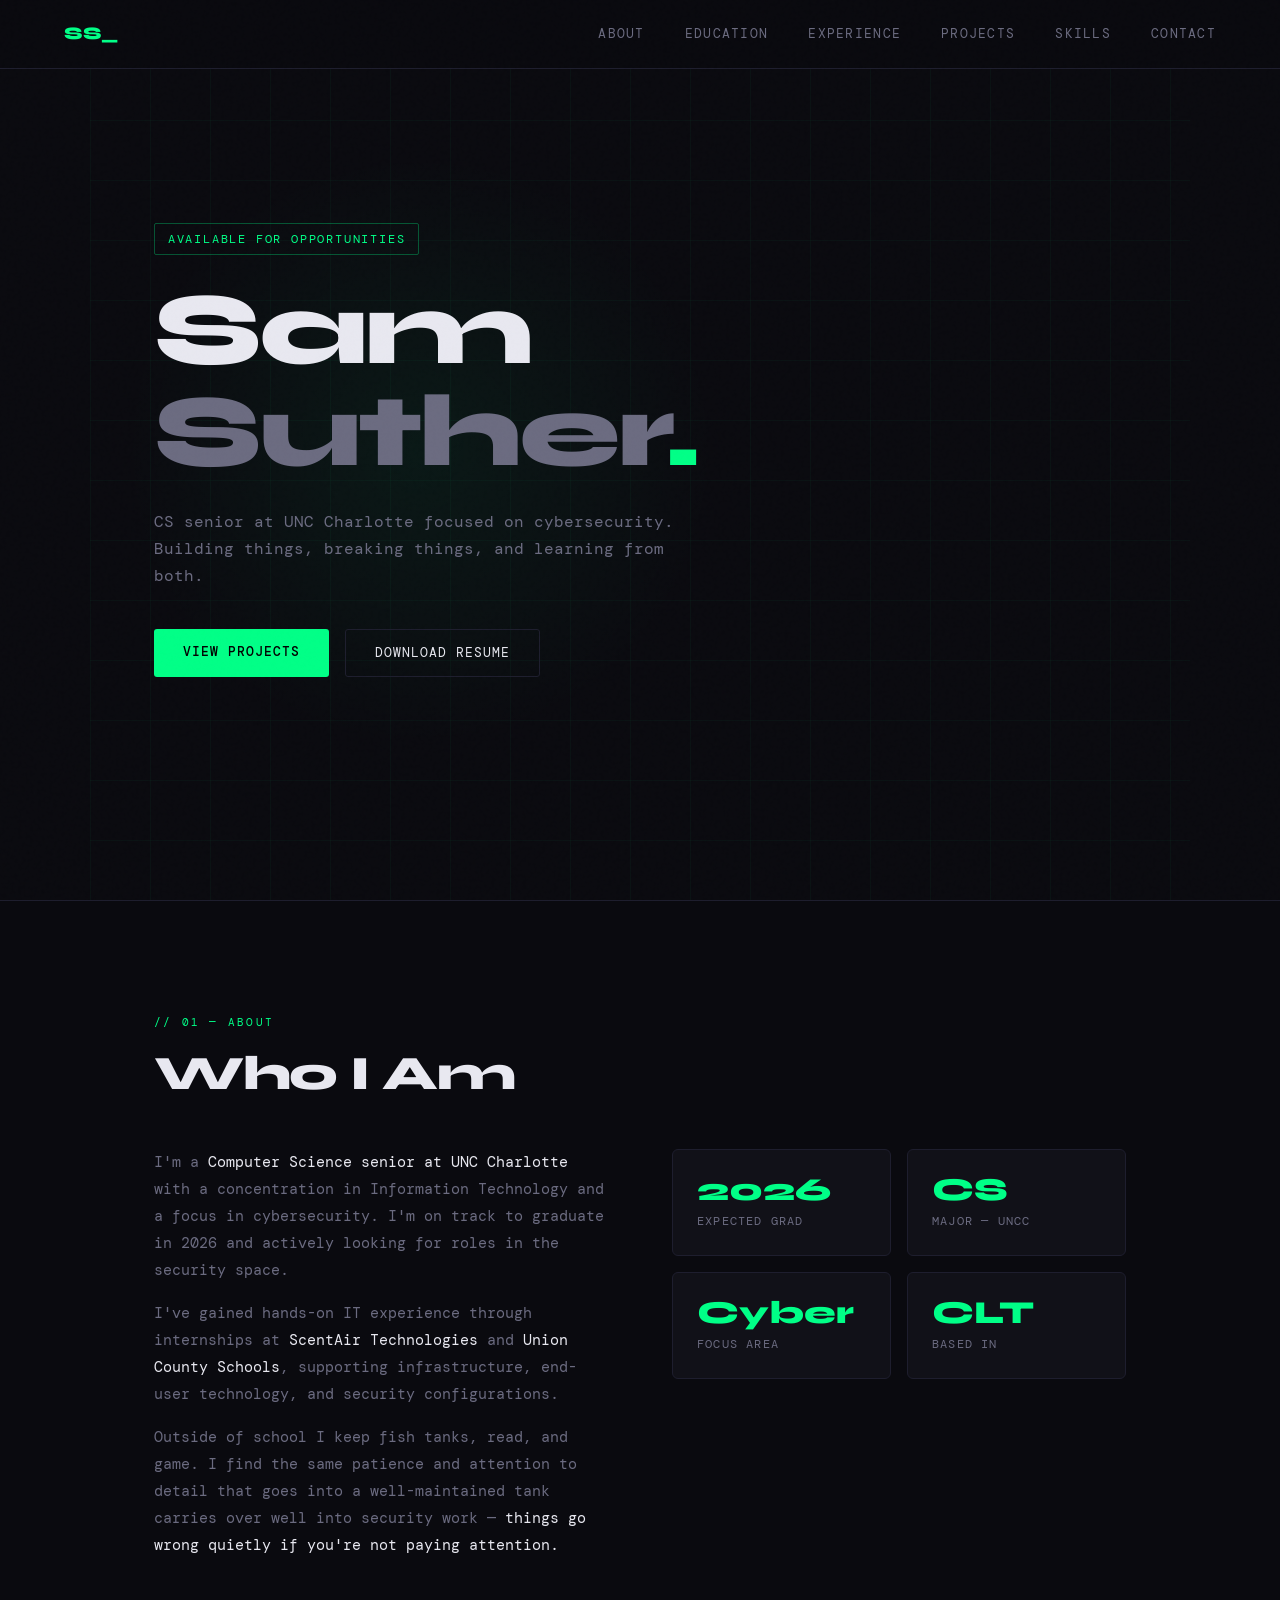
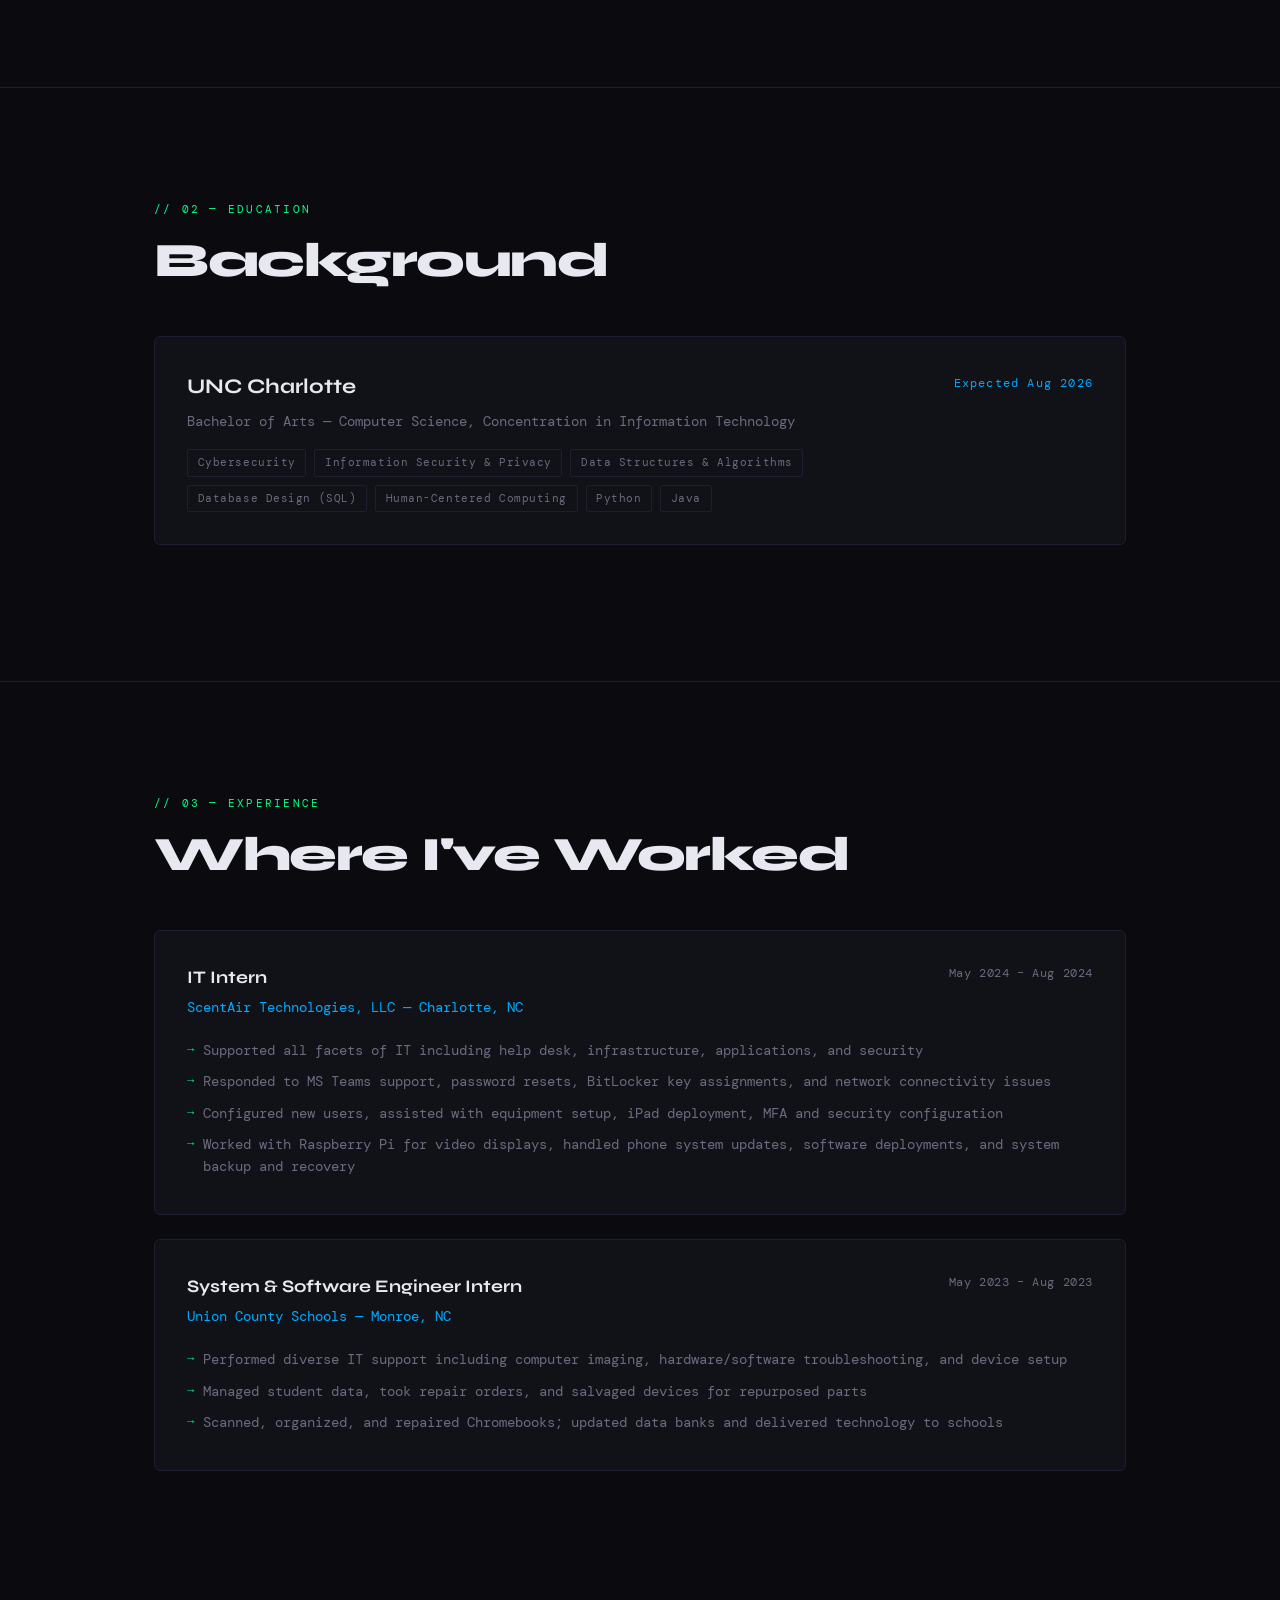
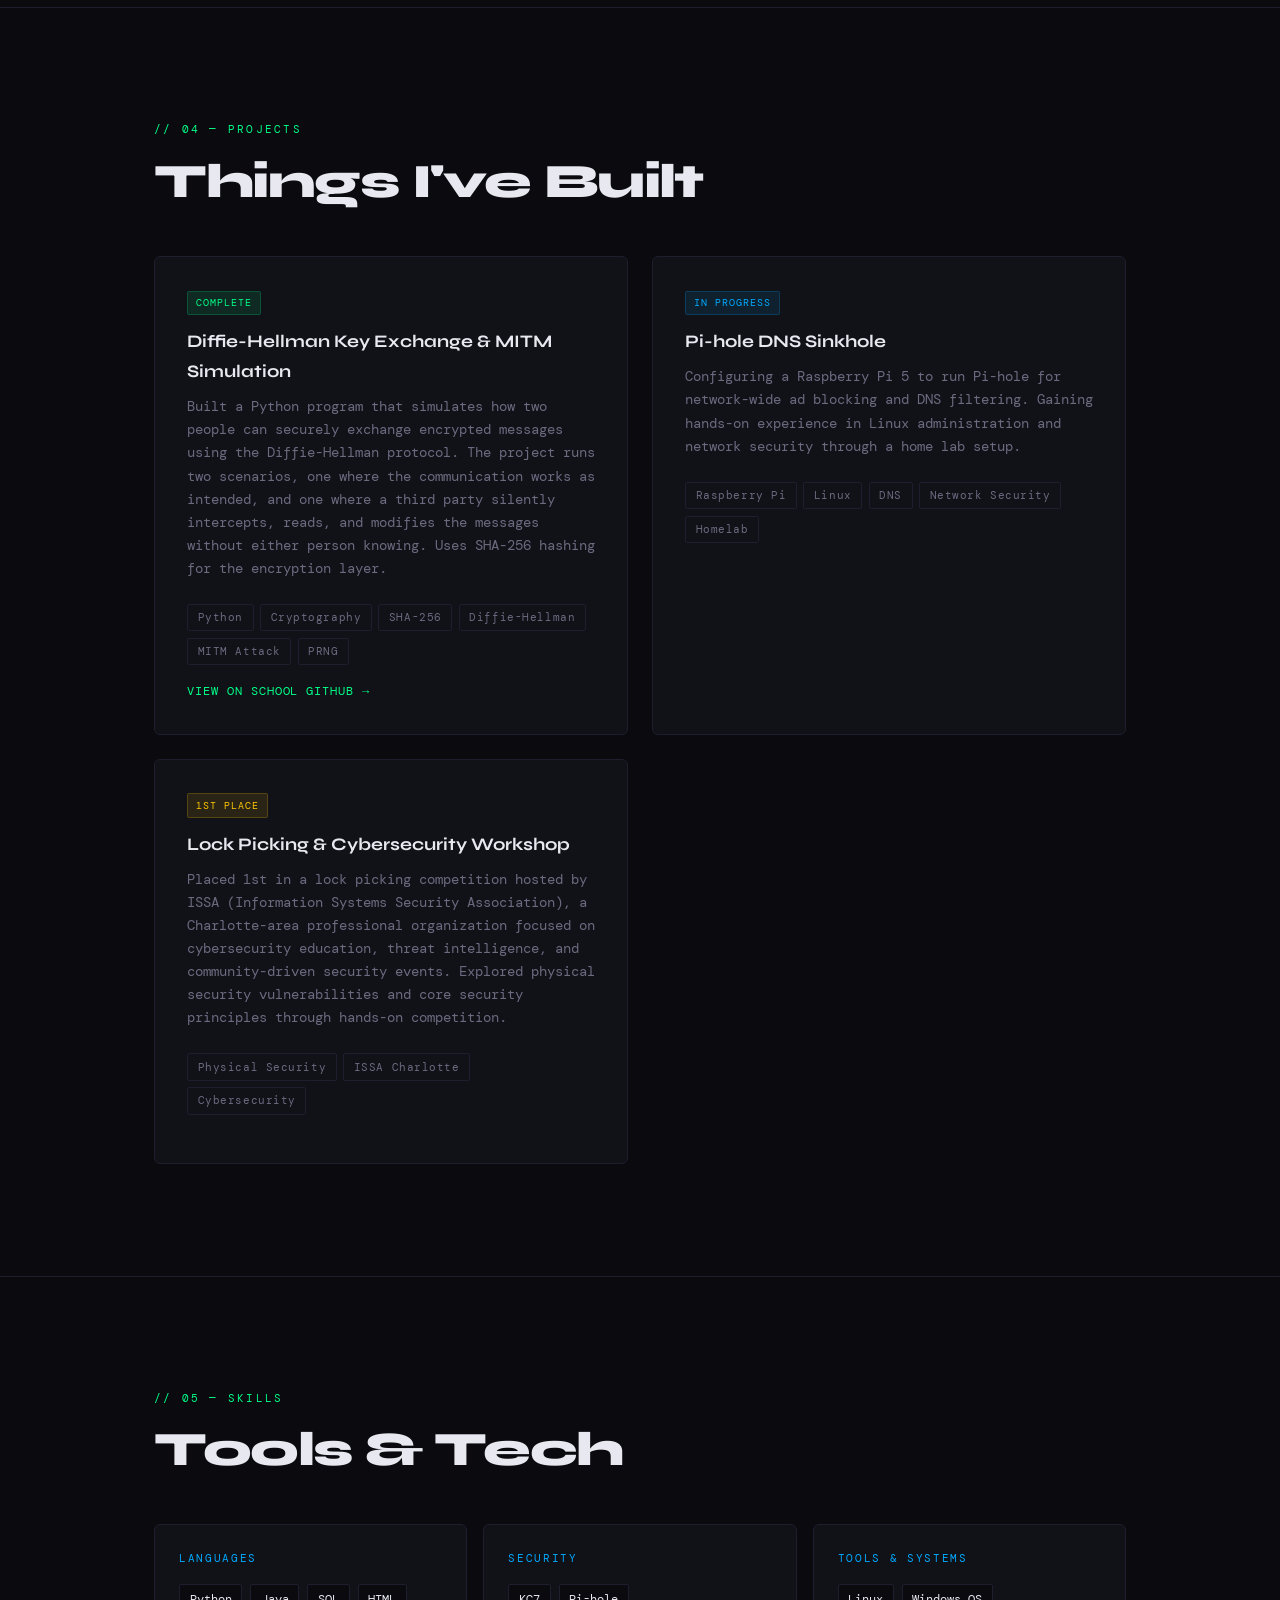
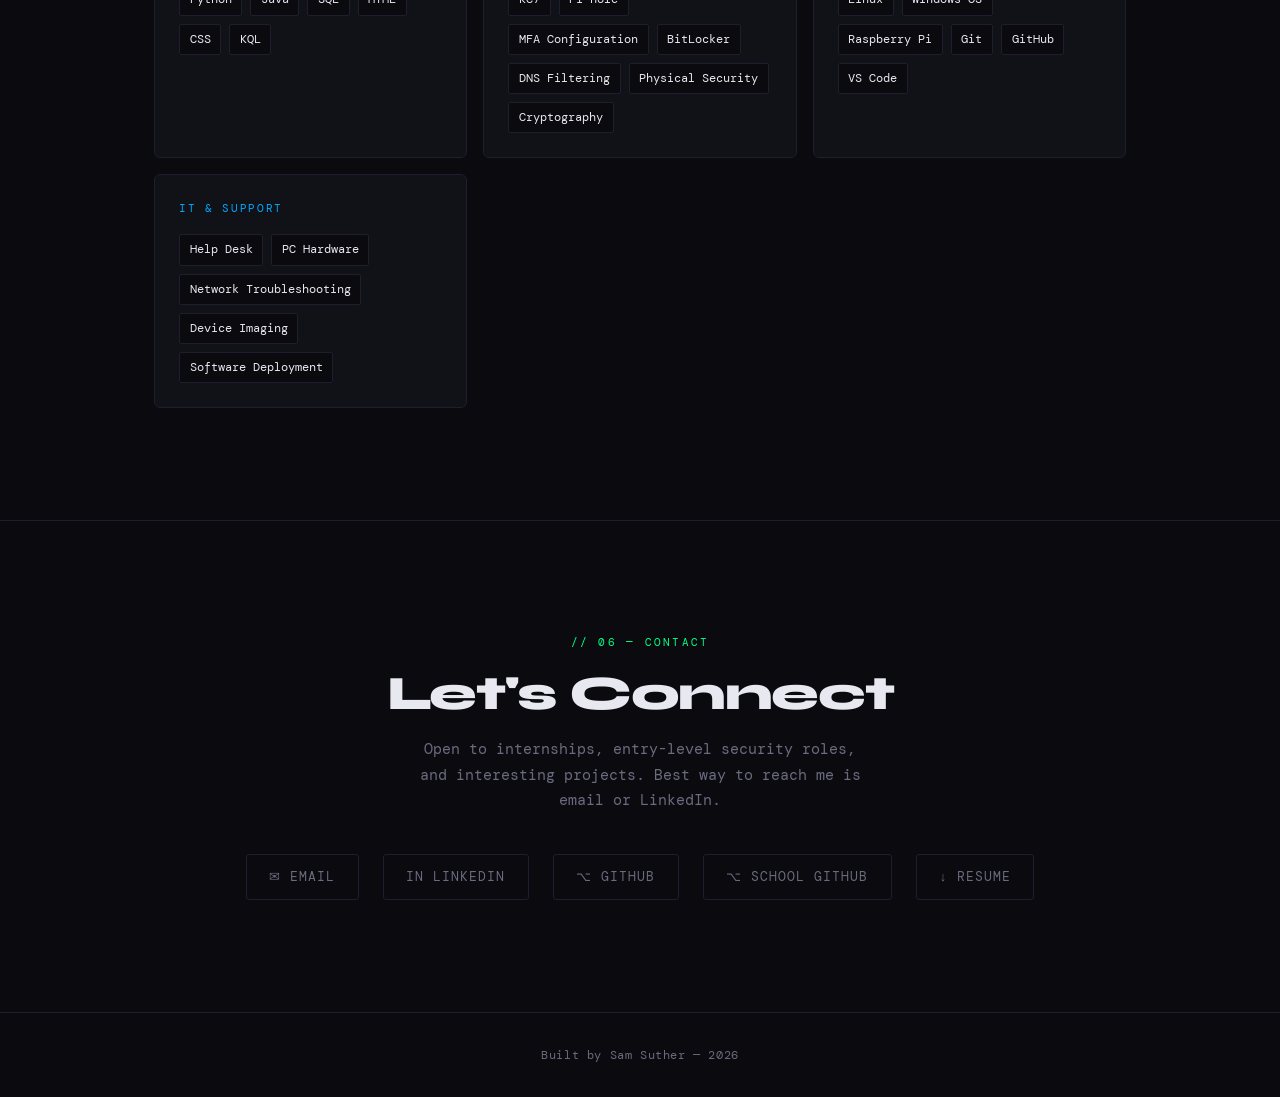
==== index.html @ ab53ad45 "update portfolio with full content" ====
<!DOCTYPE html>
<html lang="en">
<head>
  <meta charset="UTF-8" />
  <meta name="viewport" content="width=device-width, initial-scale=1.0"/>
  <title>Sam Suther — Cybersecurity & CS</title>
  <link href="https://fonts.googleapis.com/css2?family=Syne:wght@400;600;700;800&family=DM+Mono:wght@300;400;500&display=swap" rel="stylesheet"/>
  <style>
    :root {
      --bg: #0a0a0f;
      --surface: #111118;
      --border: #1e1e2e;
      --accent: #00ff87;
      --accent2: #0af;
      --text: #e8e8f0;
      --muted: #6b6b80;
      --font-head: 'Syne', sans-serif;
      --font-mono: 'DM Mono', monospace;
    }

    *, *::before, *::after { box-sizing: border-box; margin: 0; padding: 0; }
    html { scroll-behavior: smooth; }

    body {
      background: var(--bg);
      color: var(--text);
      font-family: var(--font-mono);
      font-size: 15px;
      line-height: 1.7;
      overflow-x: hidden;
    }

    body::before {
      content: '';
      position: fixed;
      inset: 0;
      background-image: url("data:image/svg+xml,%3Csvg viewBox='0 0 256 256' xmlns='http://www.w3.org/2000/svg'%3E%3Cfilter id='noise'%3E%3CfeTurbulence type='fractalNoise' baseFrequency='0.9' numOctaves='4' stitchTiles='stitch'/%3E%3C/filter%3E%3Crect width='100%25' height='100%25' filter='url(%23noise)' opacity='0.04'/%3E%3C/svg%3E");
      pointer-events: none;
      z-index: 999;
      opacity: 0.4;
    }

    nav {
      position: fixed;
      top: 0; left: 0; right: 0;
      z-index: 100;
      display: flex;
      justify-content: space-between;
      align-items: center;
      padding: 1.2rem 4rem;
      background: rgba(10,10,15,0.85);
      backdrop-filter: blur(12px);
      border-bottom: 1px solid var(--border);
    }

    .nav-logo { font-family: var(--font-head); font-weight: 800; font-size: 1.1rem; color: var(--accent); letter-spacing: -0.02em; }
    .nav-links { display: flex; gap: 2.5rem; list-style: none; }
    .nav-links a { color: var(--muted); text-decoration: none; font-size: 0.8rem; letter-spacing: 0.1em; text-transform: uppercase; transition: color 0.2s; }
    .nav-links a:hover { color: var(--accent); }

    #hero {
      min-height: 100vh;
      display: flex;
      align-items: center;
      padding: 0 4rem;
      position: relative;
      overflow: hidden;
    }

    .hero-grid {
      position: absolute; inset: 0;
      background-image: linear-gradient(rgba(0,255,135,0.03) 1px, transparent 1px), linear-gradient(90deg, rgba(0,255,135,0.03) 1px, transparent 1px);
      background-size: 60px 60px;
    }

    .hero-glow {
      position: absolute; width: 600px; height: 600px; border-radius: 50%;
      background: radial-gradient(circle, rgba(0,255,135,0.06) 0%, transparent 70%);
      top: 50%; left: 30%; transform: translate(-50%, -50%); pointer-events: none;
    }

    .hero-content { position: relative; max-width: 900px; }

    .hero-tag {
      display: inline-block; font-size: 0.75rem; letter-spacing: 0.15em; text-transform: uppercase;
      color: var(--accent); border: 1px solid rgba(0,255,135,0.3); padding: 0.3rem 0.8rem;
      border-radius: 2px; margin-bottom: 1.5rem; animation: fadeUp 0.6s ease both;
    }

    h1 { font-family: var(--font-head); font-size: clamp(3rem, 8vw, 6.5rem); font-weight: 800; line-height: 1.0; letter-spacing: -0.03em; animation: fadeUp 0.6s 0.1s ease both; }
    h1 .dim { color: var(--muted); }
    h1 .accent { color: var(--accent); }

    .hero-sub { margin-top: 1.5rem; font-size: 1rem; color: var(--muted); max-width: 520px; animation: fadeUp 0.6s 0.2s ease both; }
    .hero-cta { margin-top: 2.5rem; display: flex; gap: 1rem; flex-wrap: wrap; animation: fadeUp 0.6s 0.3s ease both; }

    .btn { padding: 0.75rem 1.8rem; font-family: var(--font-mono); font-size: 0.8rem; letter-spacing: 0.08em; text-transform: uppercase; text-decoration: none; border-radius: 3px; transition: all 0.2s; cursor: pointer; border: none; }
    .btn-primary { background: var(--accent); color: #000; font-weight: 500; }
    .btn-primary:hover { background: #fff; transform: translateY(-2px); }
    .btn-ghost { background: transparent; color: var(--text); border: 1px solid var(--border); }
    .btn-ghost:hover { border-color: var(--accent); color: var(--accent); transform: translateY(-2px); }

    section { padding: 7rem 4rem; max-width: 1100px; margin: 0 auto; }
    .section-label { font-size: 0.7rem; letter-spacing: 0.2em; text-transform: uppercase; color: var(--accent); margin-bottom: 1rem; }
    h2 { font-family: var(--font-head); font-size: clamp(2rem, 4vw, 3rem); font-weight: 800; letter-spacing: -0.03em; margin-bottom: 3rem; line-height: 1.1; }
    .divider { width: 100%; height: 1px; background: var(--border); margin: 0; }

    .about-grid { display: grid; grid-template-columns: 1fr 1fr; gap: 4rem; align-items: start; }
    .about-text p { color: var(--muted); margin-bottom: 1rem; line-height: 1.8; }
    .about-text p span { color: var(--text); }
    .about-stats { display: grid; grid-template-columns: 1fr 1fr; gap: 1rem; }

    .stat-card { background: var(--surface); border: 1px solid var(--border); border-radius: 6px; padding: 1.5rem; transition: border-color 0.2s; }
    .stat-card:hover { border-color: var(--accent); }
    .stat-number { font-family: var(--font-head); font-size: 2rem; font-weight: 800; color: var(--accent); line-height: 1; }
    .stat-label { font-size: 0.75rem; color: var(--muted); margin-top: 0.3rem; text-transform: uppercase; letter-spacing: 0.1em; }

    .edu-card { background: var(--surface); border: 1px solid var(--border); border-radius: 6px; padding: 2rem; display: flex; justify-content: space-between; align-items: flex-start; gap: 2rem; transition: border-color 0.2s; margin-bottom: 1.5rem; }
    .edu-card:hover { border-color: var(--accent2); }
    .edu-school { font-family: var(--font-head); font-size: 1.3rem; font-weight: 700; }
    .edu-degree { color: var(--muted); margin-top: 0.3rem; font-size: 0.9rem; }
    .edu-year { font-size: 0.75rem; color: var(--accent2); letter-spacing: 0.1em; white-space: nowrap; margin-top: 0.3rem; }
    .edu-tags { display: flex; flex-wrap: wrap; gap: 0.5rem; margin-top: 1rem; }
    .tag { font-size: 0.7rem; padding: 0.2rem 0.6rem; border: 1px solid var(--border); border-radius: 2px; color: var(--muted); letter-spacing: 0.05em; }

    .exp-card { background: var(--surface); border: 1px solid var(--border); border-radius: 6px; padding: 2rem; margin-bottom: 1.5rem; transition: border-color 0.2s; }
    .exp-card:hover { border-color: var(--accent); }
    .exp-header { display: flex; justify-content: space-between; align-items: flex-start; gap: 1rem; margin-bottom: 1rem; }
    .exp-role { font-family: var(--font-head); font-size: 1.1rem; font-weight: 700; }
    .exp-company { color: var(--accent2); font-size: 0.85rem; margin-top: 0.2rem; }
    .exp-date { font-size: 0.75rem; color: var(--muted); white-space: nowrap; letter-spacing: 0.05em; }
    .exp-bullets { list-style: none; }
    .exp-bullets li { color: var(--muted); font-size: 0.85rem; padding: 0.3rem 0 0.3rem 1rem; position: relative; line-height: 1.6; }
    .exp-bullets li::before { content: '→'; position: absolute; left: 0; color: var(--accent); font-size: 0.75rem; }

    .projects-grid { display: grid; grid-template-columns: repeat(auto-fill, minmax(320px, 1fr)); gap: 1.5rem; }
    .project-card { background: var(--surface); border: 1px solid var(--border); border-radius: 6px; padding: 2rem; transition: all 0.25s; position: relative; overflow: hidden; }
    .project-card::before { content: ''; position: absolute; top: 0; left: 0; right: 0; height: 2px; background: linear-gradient(90deg, var(--accent), var(--accent2)); transform: scaleX(0); transform-origin: left; transition: transform 0.3s; }
    .project-card:hover { transform: translateY(-4px); }
    .project-card:hover::before { transform: scaleX(1); }

    .project-badge { display: inline-block; font-size: 0.65rem; padding: 0.15rem 0.5rem; border-radius: 2px; margin-bottom: 0.75rem; letter-spacing: 0.1em; text-transform: uppercase; }
    .badge-progress { background: rgba(0,170,255,0.1); color: var(--accent2); border: 1px solid rgba(0,170,255,0.2); }
    .badge-complete { background: rgba(0,255,135,0.1); color: var(--accent); border: 1px solid rgba(0,255,135,0.2); }
    .badge-award { background: rgba(255,200,0,0.1); color: #ffc800; border: 1px solid rgba(255,200,0,0.2); }

    .project-title { font-family: var(--font-head); font-size: 1.1rem; font-weight: 700; margin-bottom: 0.5rem; }
    .project-desc { color: var(--muted); font-size: 0.85rem; line-height: 1.7; margin-bottom: 1.5rem; }
    .project-tags { display: flex; flex-wrap: wrap; gap: 0.4rem; margin-bottom: 1rem; }
    .project-links { display: flex; gap: 1rem; }
    .project-links a { font-size: 0.75rem; letter-spacing: 0.08em; text-transform: uppercase; text-decoration: none; color: var(--accent); transition: opacity 0.2s; }
    .project-links a:hover { opacity: 0.7; }

    .skills-grid { display: grid; grid-template-columns: repeat(auto-fill, minmax(240px, 1fr)); gap: 1rem; }
    .skill-group { background: var(--surface); border: 1px solid var(--border); border-radius: 6px; padding: 1.5rem; }
    .skill-group-title { font-size: 0.7rem; text-transform: uppercase; letter-spacing: 0.15em; color: var(--accent2); margin-bottom: 1rem; }
    .skill-list { display: flex; flex-wrap: wrap; gap: 0.5rem; }
    .skill-item { font-size: 0.78rem; padding: 0.25rem 0.6rem; background: var(--bg); border: 1px solid var(--border); border-radius: 2px; color: var(--text); }

    #contact { text-align: center; }
    #contact h2 { margin-bottom: 1rem; }
    .contact-sub { color: var(--muted); margin-bottom: 2.5rem; max-width: 460px; margin-left: auto; margin-right: auto; }
    .contact-links { display: flex; justify-content: center; gap: 1.5rem; flex-wrap: wrap; }
    .contact-link { display: flex; align-items: center; gap: 0.5rem; font-size: 0.8rem; letter-spacing: 0.08em; text-transform: uppercase; text-decoration: none; color: var(--muted); border: 1px solid var(--border); padding: 0.7rem 1.4rem; border-radius: 3px; transition: all 0.2s; }
    .contact-link:hover { color: var(--accent); border-color: var(--accent); }

    footer { text-align: center; padding: 2rem; color: var(--muted); font-size: 0.75rem; border-top: 1px solid var(--border); letter-spacing: 0.05em; }

    @keyframes fadeUp { from { opacity: 0; transform: translateY(20px); } to { opacity: 1; transform: translateY(0); } }
    .reveal { opacity: 0; transform: translateY(24px); transition: opacity 0.6s ease, transform 0.6s ease; }
    .reveal.visible { opacity: 1; transform: translateY(0); }

    @media (max-width: 768px) {
      nav { padding: 1rem 1.5rem; }
      #hero, section { padding-left: 1.5rem; padding-right: 1.5rem; }
      .about-grid { grid-template-columns: 1fr; gap: 2rem; }
      .nav-links { display: none; }
      .edu-card, .exp-header { flex-direction: column; }
    }
  </style>
</head>
<body>

  <nav>
    <div class="nav-logo">SS_</div>
    <ul class="nav-links">
      <li><a href="#about">About</a></li>
      <li><a href="#education">Education</a></li>
      <li><a href="#experience">Experience</a></li>
      <li><a href="#projects">Projects</a></li>
      <li><a href="#skills">Skills</a></li>
      <li><a href="#contact">Contact</a></li>
    </ul>
  </nav>

  <section id="hero">
    <div class="hero-grid"></div>
    <div class="hero-glow"></div>
    <div class="hero-content">
      <div class="hero-tag">Available for opportunities</div>
      <h1>Sam<br><span class="dim">Suther</span><span class="accent">.</span></h1>
      <p class="hero-sub">CS senior at UNC Charlotte focused on cybersecurity. Building things, breaking things, and learning from both.</p>
      <div class="hero-cta">
        <a href="#projects" class="btn btn-primary">View Projects</a>
        <a href="Samuel_Suther_Resume_2-11-26.pdf" target="_blank" class="btn btn-ghost">Download Resume</a>
      </div>
    </div>
  </section>

  <div class="divider"></div>

  <section id="about">
    <div class="section-label">// 01 — About</div>
    <h2>Who I Am</h2>
    <div class="about-grid reveal">
      <div class="about-text">
        <p>I'm a <span>Computer Science senior at UNC Charlotte</span> with a concentration in Information Technology and a focus in cybersecurity. I'm on track to graduate in 2026 and actively looking for roles in the security space.</p>
        <p>I've gained hands-on IT experience through internships at <span>ScentAir Technologies</span> and <span>Union County Schools</span>, supporting infrastructure, end-user technology, and security configurations.</p>
        <p>Outside of school I keep fish tanks, read, and game. I find the same patience and attention to detail that goes into a well-maintained tank carries over well into security work — <span>things go wrong quietly if you're not paying attention.</span></p>
      </div>
      <div class="about-stats">
        <div class="stat-card"><div class="stat-number">2026</div><div class="stat-label">Expected Grad</div></div>
        <div class="stat-card"><div class="stat-number">CS</div><div class="stat-label">Major — UNCC</div></div>
        <div class="stat-card"><div class="stat-number">Cyber</div><div class="stat-label">Focus Area</div></div>
        <div class="stat-card"><div class="stat-number">CLT</div><div class="stat-label">Based In</div></div>
      </div>
    </div>
  </section>

  <div class="divider"></div>

  <section id="education">
    <div class="section-label">// 02 — Education</div>
    <h2>Background</h2>
    <div class="edu-card reveal">
      <div>
        <div class="edu-school">UNC Charlotte</div>
        <div class="edu-degree">Bachelor of Arts — Computer Science, Concentration in Information Technology</div>
        <div class="edu-tags">
          <span class="tag">Cybersecurity</span>
          <span class="tag">Information Security & Privacy</span>
          <span class="tag">Data Structures & Algorithms</span>
          <span class="tag">Database Design (SQL)</span>
          <span class="tag">Human-Centered Computing</span>
          <span class="tag">Python</span>
          <span class="tag">Java</span>
        </div>
      </div>
      <div style="text-align:right; flex-shrink:0;"><div class="edu-year">Expected Aug 2026</div></div>
    </div>
  </section>

  <div class="divider"></div>

  <section id="experience">
    <div class="section-label">// 03 — Experience</div>
    <h2>Where I've Worked</h2>

    <div class="exp-card reveal">
      <div class="exp-header">
        <div>
          <div class="exp-role">IT Intern</div>
          <div class="exp-company">ScentAir Technologies, LLC — Charlotte, NC</div>
        </div>
        <div class="exp-date">May 2024 – Aug 2024</div>
      </div>
      <ul class="exp-bullets">
        <li>Supported all facets of IT including help desk, infrastructure, applications, and security</li>
        <li>Responded to MS Teams support, password resets, BitLocker key assignments, and network connectivity issues</li>
        <li>Configured new users, assisted with equipment setup, iPad deployment, MFA and security configuration</li>
        <li>Worked with Raspberry Pi for video displays, handled phone system updates, software deployments, and system backup and recovery</li>
      </ul>
    </div>

    <div class="exp-card reveal">
      <div class="exp-header">
        <div>
          <div class="exp-role">System & Software Engineer Intern</div>
          <div class="exp-company">Union County Schools — Monroe, NC</div>
        </div>
        <div class="exp-date">May 2023 – Aug 2023</div>
      </div>
      <ul class="exp-bullets">
        <li>Performed diverse IT support including computer imaging, hardware/software troubleshooting, and device setup</li>
        <li>Managed student data, took repair orders, and salvaged devices for repurposed parts</li>
        <li>Scanned, organized, and repaired Chromebooks; updated data banks and delivered technology to schools</li>
      </ul>
    </div>
  </section>

  <div class="divider"></div>

  <section id="projects">
    <div class="section-label">// 04 — Projects</div>
    <h2>Things I've Built</h2>
    <div class="projects-grid">

      <div class="project-card reveal">
        <div class="project-badge badge-complete">Complete</div>
        <div class="project-title">Diffie-Hellman Key Exchange & MITM Simulation</div>
        <div class="project-desc">
          Built a Python program that simulates how two people can securely exchange encrypted messages using the Diffie-Hellman protocol. The project runs two scenarios, one where the communication works as intended, and one where a third party silently intercepts, reads, and modifies the messages without either person knowing. Uses SHA-256 hashing for the encryption layer.
        </div>
        <div class="project-tags">
          <span class="tag">Python</span>
          <span class="tag">Cryptography</span>
          <span class="tag">SHA-256</span>
          <span class="tag">Diffie-Hellman</span>
          <span class="tag">MITM Attack</span>
          <span class="tag">PRNG</span>
        </div>
        <div class="project-links">
          <a href="https://github.com/ssuther6-ops" target="_blank">View on School GitHub →</a>
        </div>
      </div>

      <div class="project-card reveal">
        <div class="project-badge badge-progress">In Progress</div>
        <div class="project-title">Pi-hole DNS Sinkhole</div>
        <div class="project-desc">
          Configuring a Raspberry Pi 5 to run Pi-hole for network-wide ad blocking and DNS filtering. Gaining hands-on experience in Linux administration and network security through a home lab setup.
        </div>
        <div class="project-tags">
          <span class="tag">Raspberry Pi</span>
          <span class="tag">Linux</span>
          <span class="tag">DNS</span>
          <span class="tag">Network Security</span>
          <span class="tag">Homelab</span>
        </div>
      </div>

      <div class="project-card reveal">
        <div class="project-badge badge-award">1st Place</div>
        <div class="project-title">Lock Picking & Cybersecurity Workshop</div>
        <div class="project-desc">
          Placed 1st in a lock picking competition hosted by ISSA (Information Systems Security Association), a Charlotte-area professional organization focused on cybersecurity education, threat intelligence, and community-driven security events. Explored physical security vulnerabilities and core security principles through hands-on competition.
        </div>
        <div class="project-tags">
          <span class="tag">Physical Security</span>
          <span class="tag">ISSA Charlotte</span>
          <span class="tag">Cybersecurity</span>
        </div>
      </div>

    </div>
  </section>

  <div class="divider"></div>

  <section id="skills">
    <div class="section-label">// 05 — Skills</div>
    <h2>Tools & Tech</h2>
    <div class="skills-grid reveal">
      <div class="skill-group">
        <div class="skill-group-title">Languages</div>
        <div class="skill-list">
          <span class="skill-item">Python</span>
          <span class="skill-item">Java</span>
          <span class="skill-item">SQL</span>
          <span class="skill-item">HTML</span>
          <span class="skill-item">CSS</span>
          <span class="skill-item">KQL</span>
        </div>
      </div>
      <div class="skill-group">
        <div class="skill-group-title">Security</div>
        <div class="skill-list">
          <span class="skill-item">KC7</span>
          <span class="skill-item">Pi-hole</span>
          <span class="skill-item">MFA Configuration</span>
          <span class="skill-item">BitLocker</span>
          <span class="skill-item">DNS Filtering</span>
          <span class="skill-item">Physical Security</span>
          <span class="skill-item">Cryptography</span>
        </div>
      </div>
      <div class="skill-group">
        <div class="skill-group-title">Tools & Systems</div>
        <div class="skill-list">
          <span class="skill-item">Linux</span>
          <span class="skill-item">Windows OS</span>
          <span class="skill-item">Raspberry Pi</span>
          <span class="skill-item">Git</span>
          <span class="skill-item">GitHub</span>
          <span class="skill-item">VS Code</span>
        </div>
      </div>
      <div class="skill-group">
        <div class="skill-group-title">IT & Support</div>
        <div class="skill-list">
          <span class="skill-item">Help Desk</span>
          <span class="skill-item">PC Hardware</span>
          <span class="skill-item">Network Troubleshooting</span>
          <span class="skill-item">Device Imaging</span>
          <span class="skill-item">Software Deployment</span>
        </div>
      </div>
    </div>
  </section>

  <div class="divider"></div>

  <section id="contact">
    <div class="section-label">// 06 — Contact</div>
    <h2>Let's Connect</h2>
    <p class="contact-sub">Open to internships, entry-level security roles, and interesting projects. Best way to reach me is email or LinkedIn.</p>
    <div class="contact-links reveal">
      <a href="mailto:sampack2003@gmail.com" class="contact-link">✉ Email</a>
      <a href="https://www.linkedin.com/in/sam-suther-0a3704267/" target="_blank" class="contact-link">in LinkedIn</a>
      <a href="https://github.com/8598048" target="_blank" class="contact-link">⌥ GitHub</a>
      <a href="https://github.com/ssuther6-ops" target="_blank" class="contact-link">⌥ School GitHub</a>
      <a href="Samuel_Suther_Resume_2-11-26.pdf" target="_blank" class="contact-link">↓ Resume</a>
    </div>
  </section>

  <footer>
    Built by Sam Suther — <span id="year"></span>
  </footer>

  <script>
    document.getElementById('year').textContent = new Date().getFullYear();
    const reveals = document.querySelectorAll('.reveal');
    const observer = new IntersectionObserver((entries) => {
      entries.forEach((entry, i) => {
        if (entry.isIntersecting) {
          setTimeout(() => entry.target.classList.add('visible'), i * 80);
        }
      });
    }, { threshold: 0.1 });
    reveals.forEach(el => observer.observe(el));
  </script>

</body>
</html>
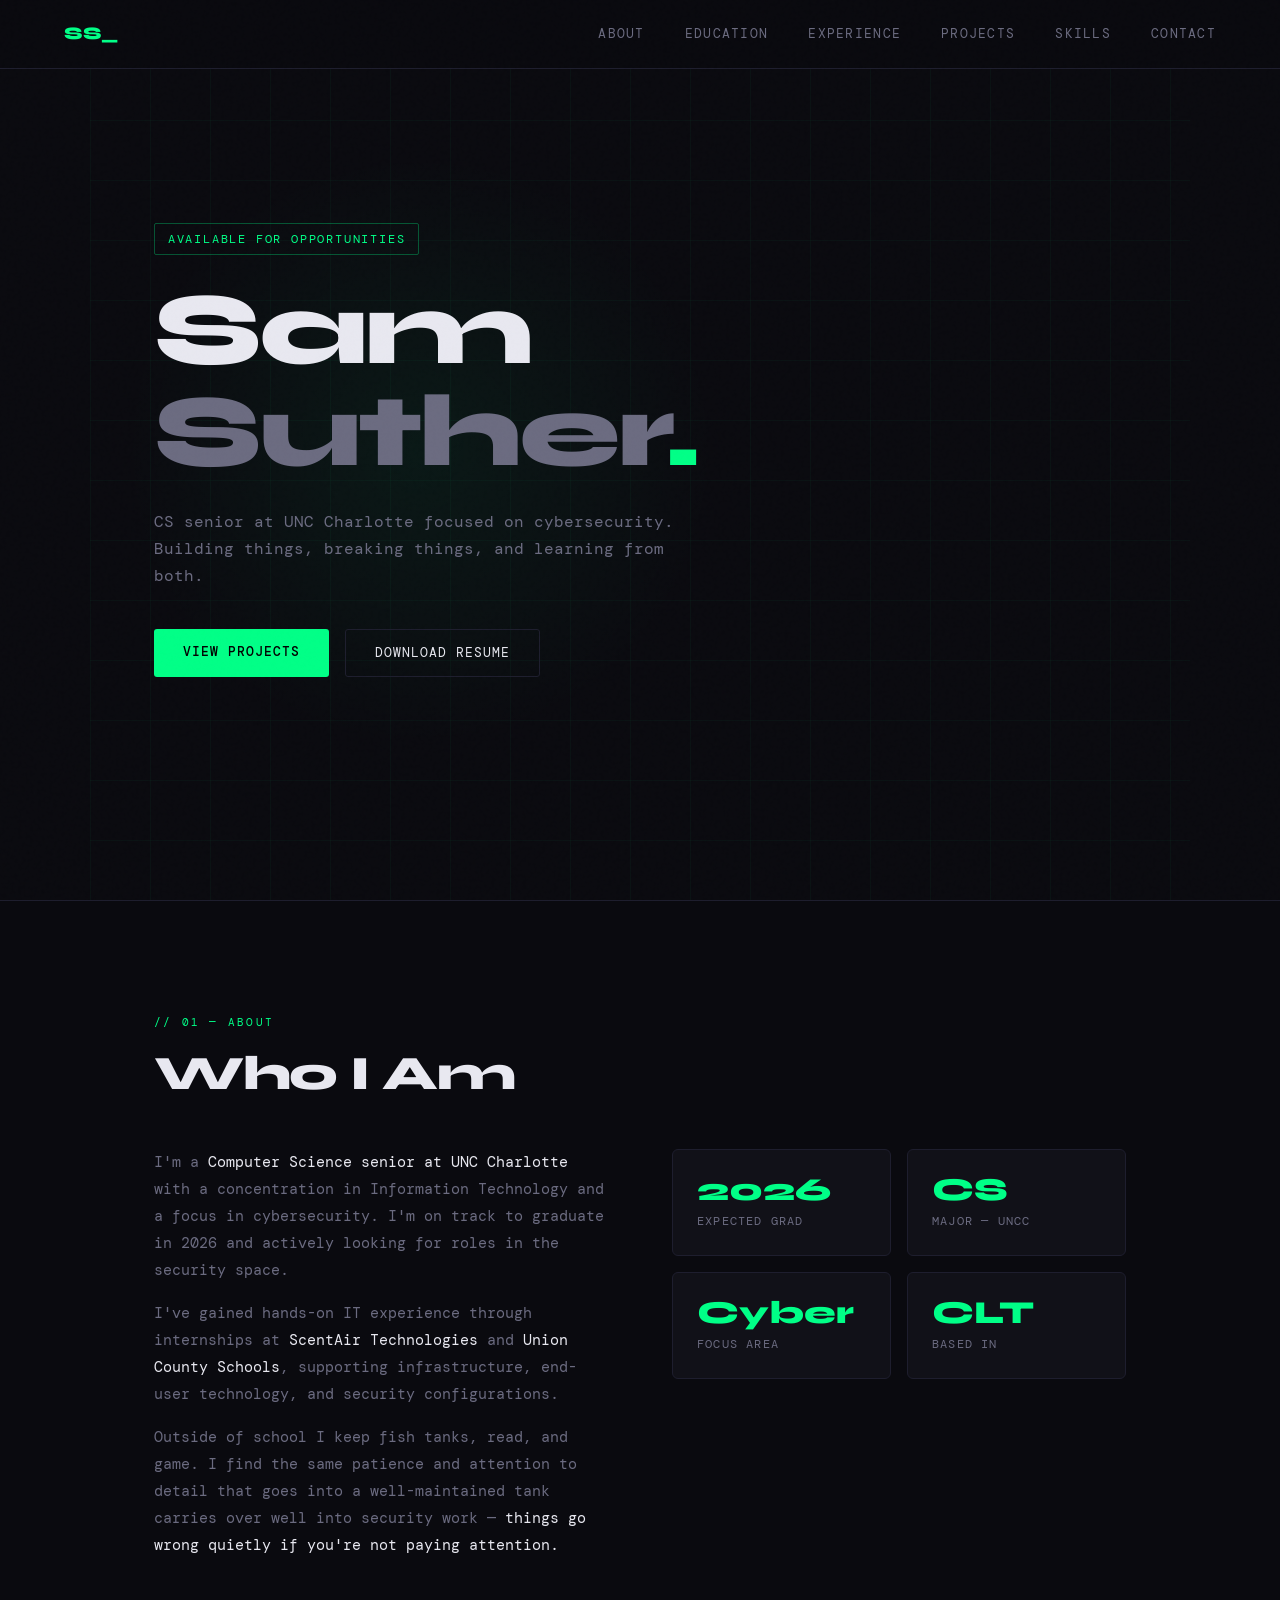
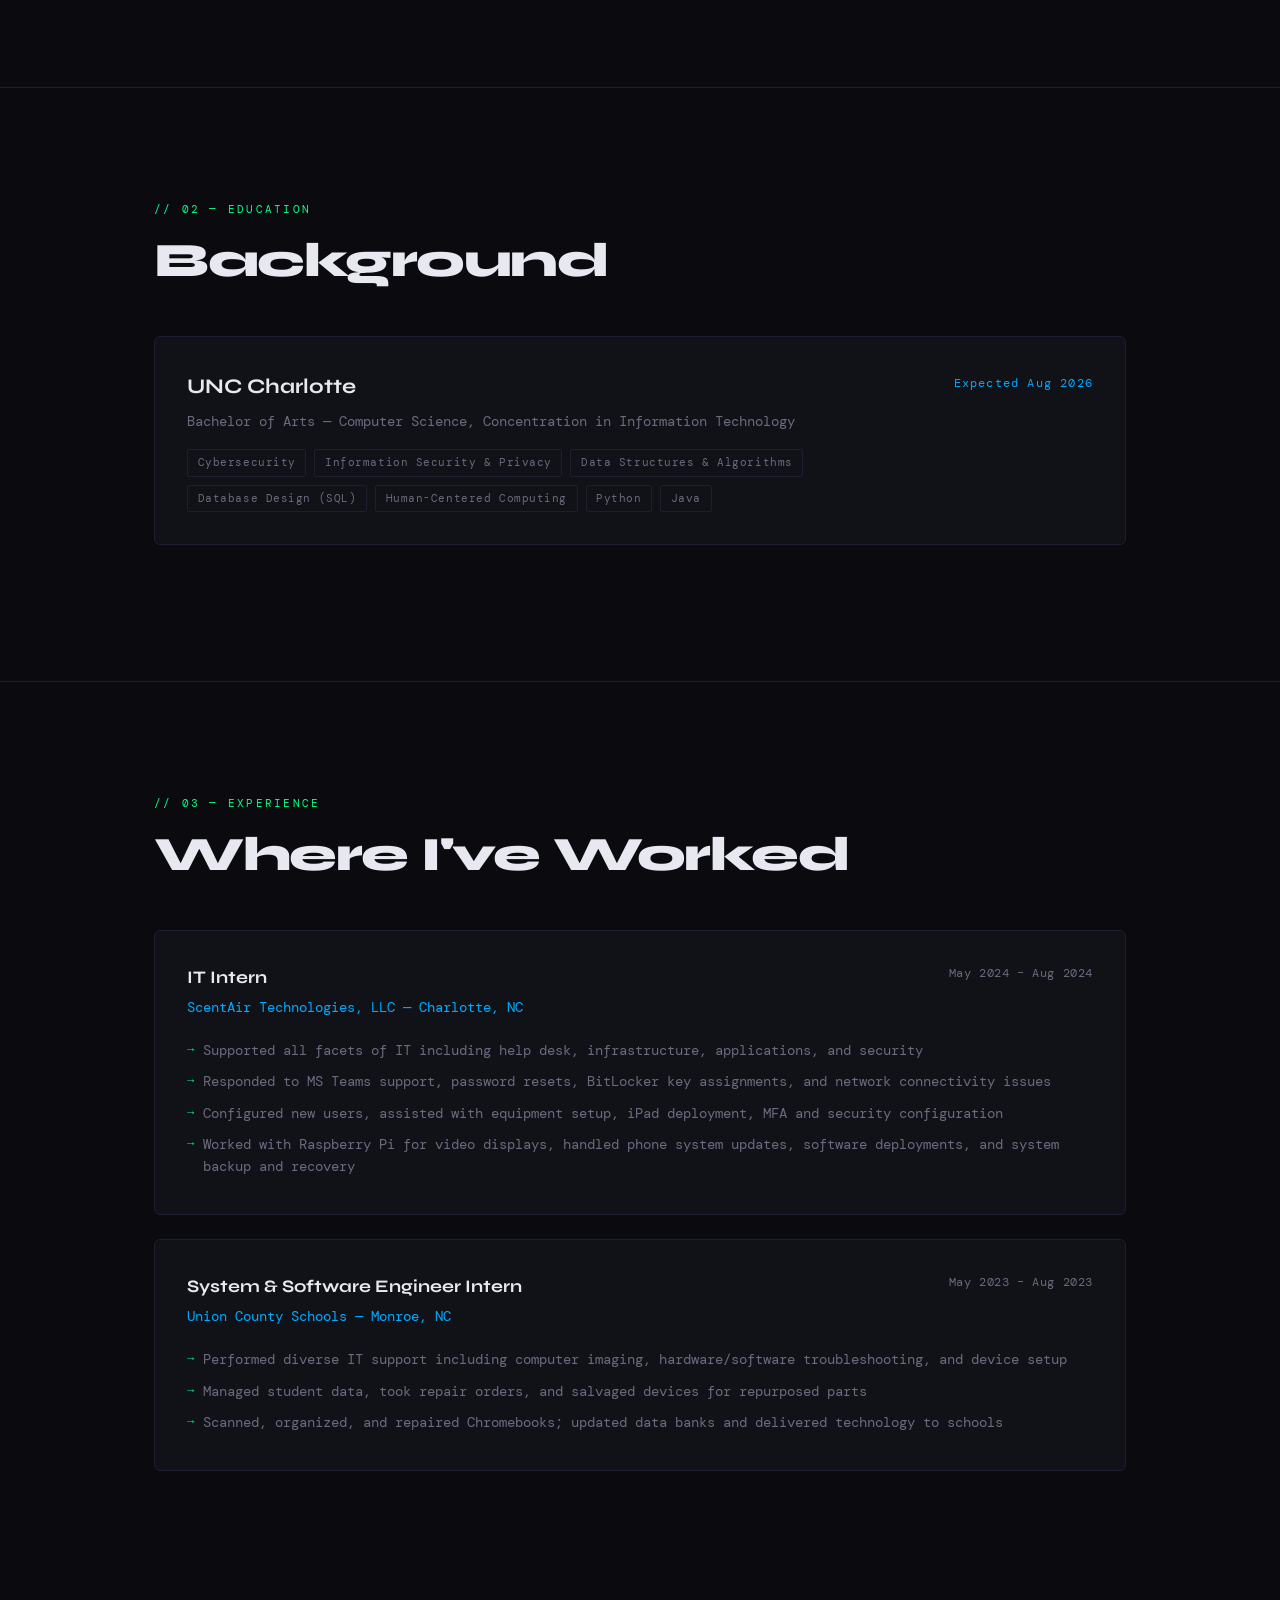
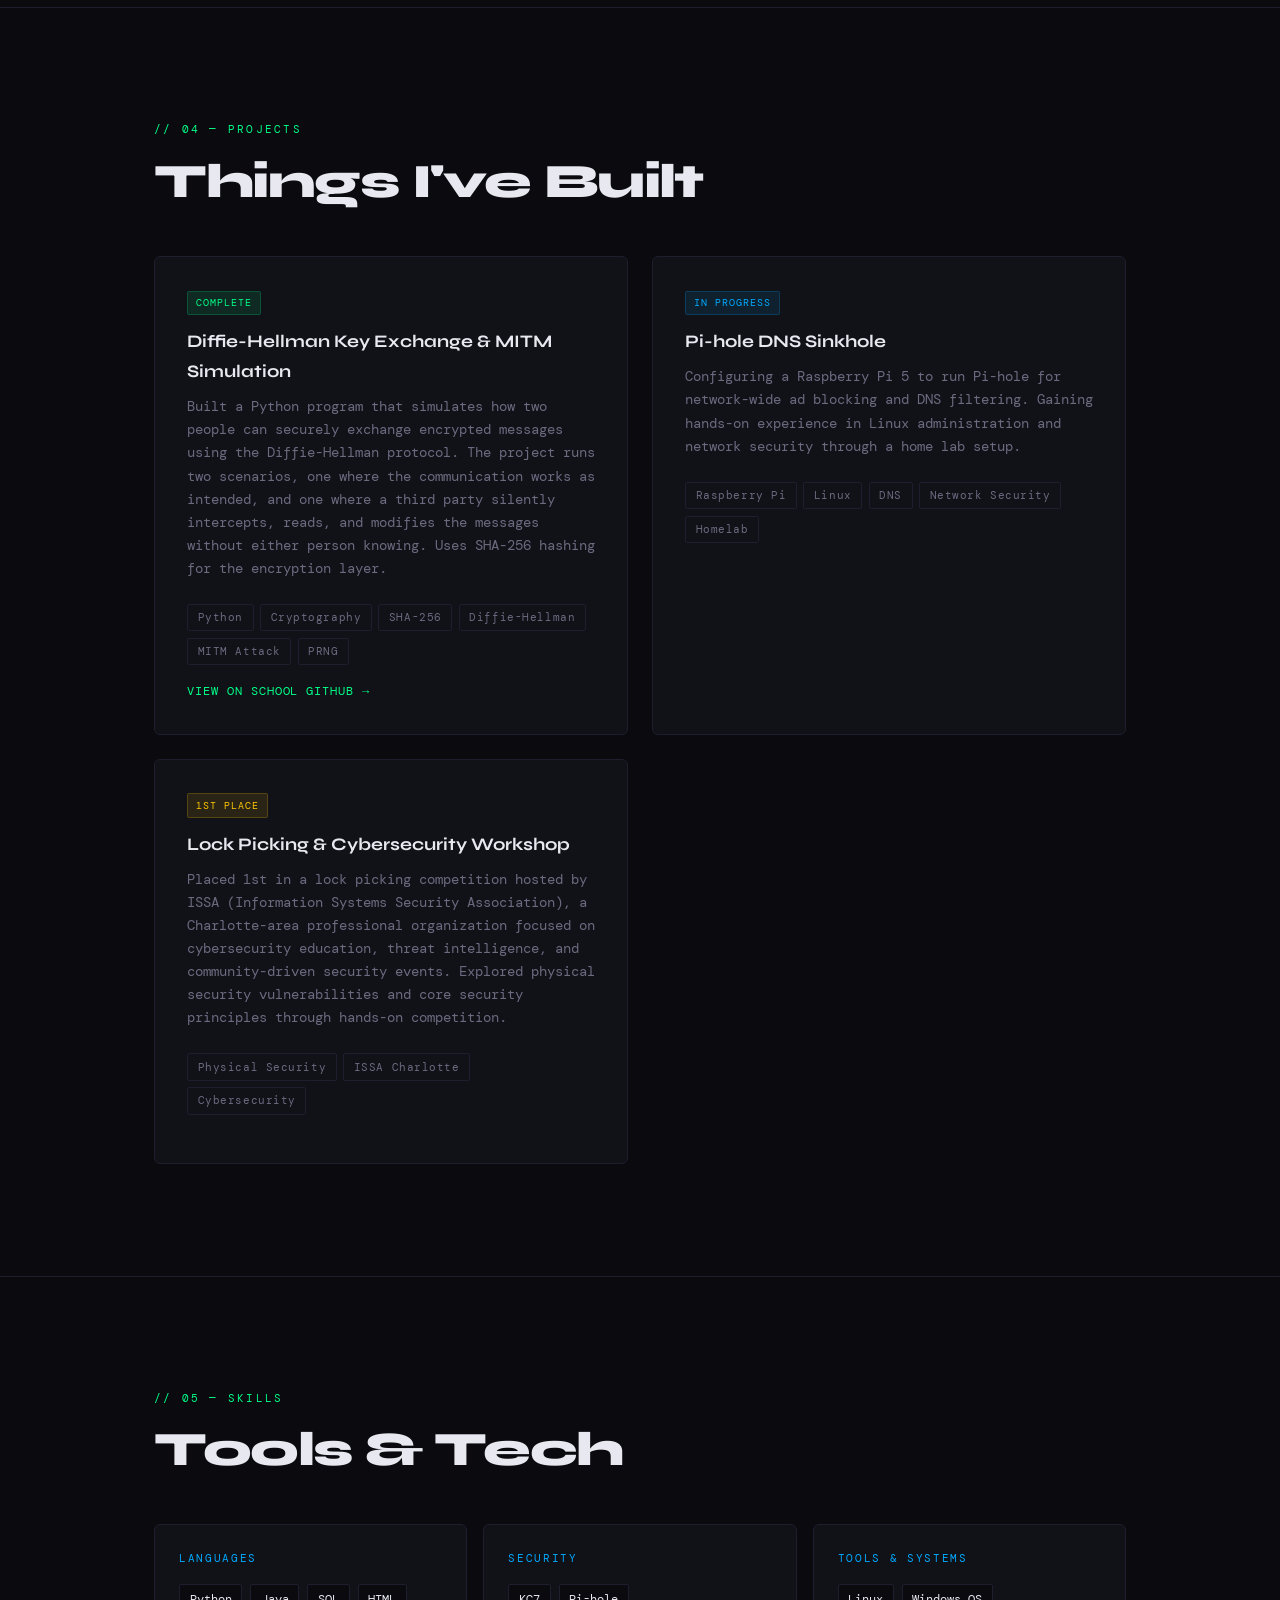
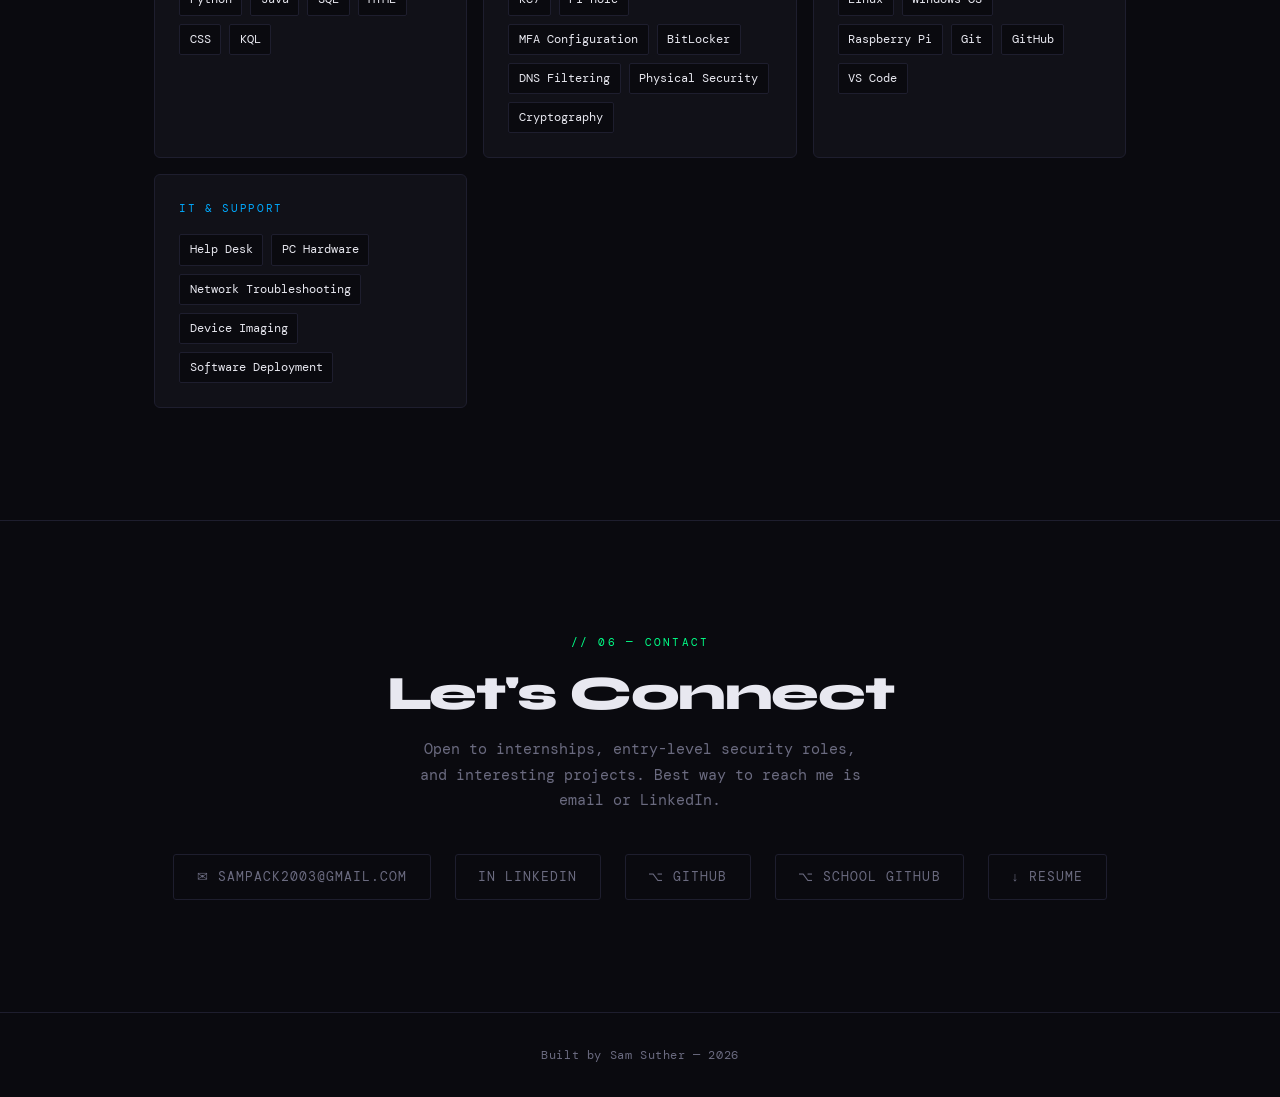
==== commit acf6d2d3: "add resume pdf" ====
--- a/index.html
+++ b/index.html
@@ -405,7 +405,7 @@
     <h2>Let's Connect</h2>
     <p class="contact-sub">Open to internships, entry-level security roles, and interesting projects. Best way to reach me is email or LinkedIn.</p>
     <div class="contact-links reveal">
-      <a href="mailto:sampack2003@gmail.com" class="contact-link">✉ Email</a>
+      <span class="contact-link">✉ sampack2003@gmail.com</span>
       <a href="https://www.linkedin.com/in/sam-suther-0a3704267/" target="_blank" class="contact-link">in LinkedIn</a>
       <a href="https://github.com/8598048" target="_blank" class="contact-link">⌥ GitHub</a>
       <a href="https://github.com/ssuther6-ops" target="_blank" class="contact-link">⌥ School GitHub</a>
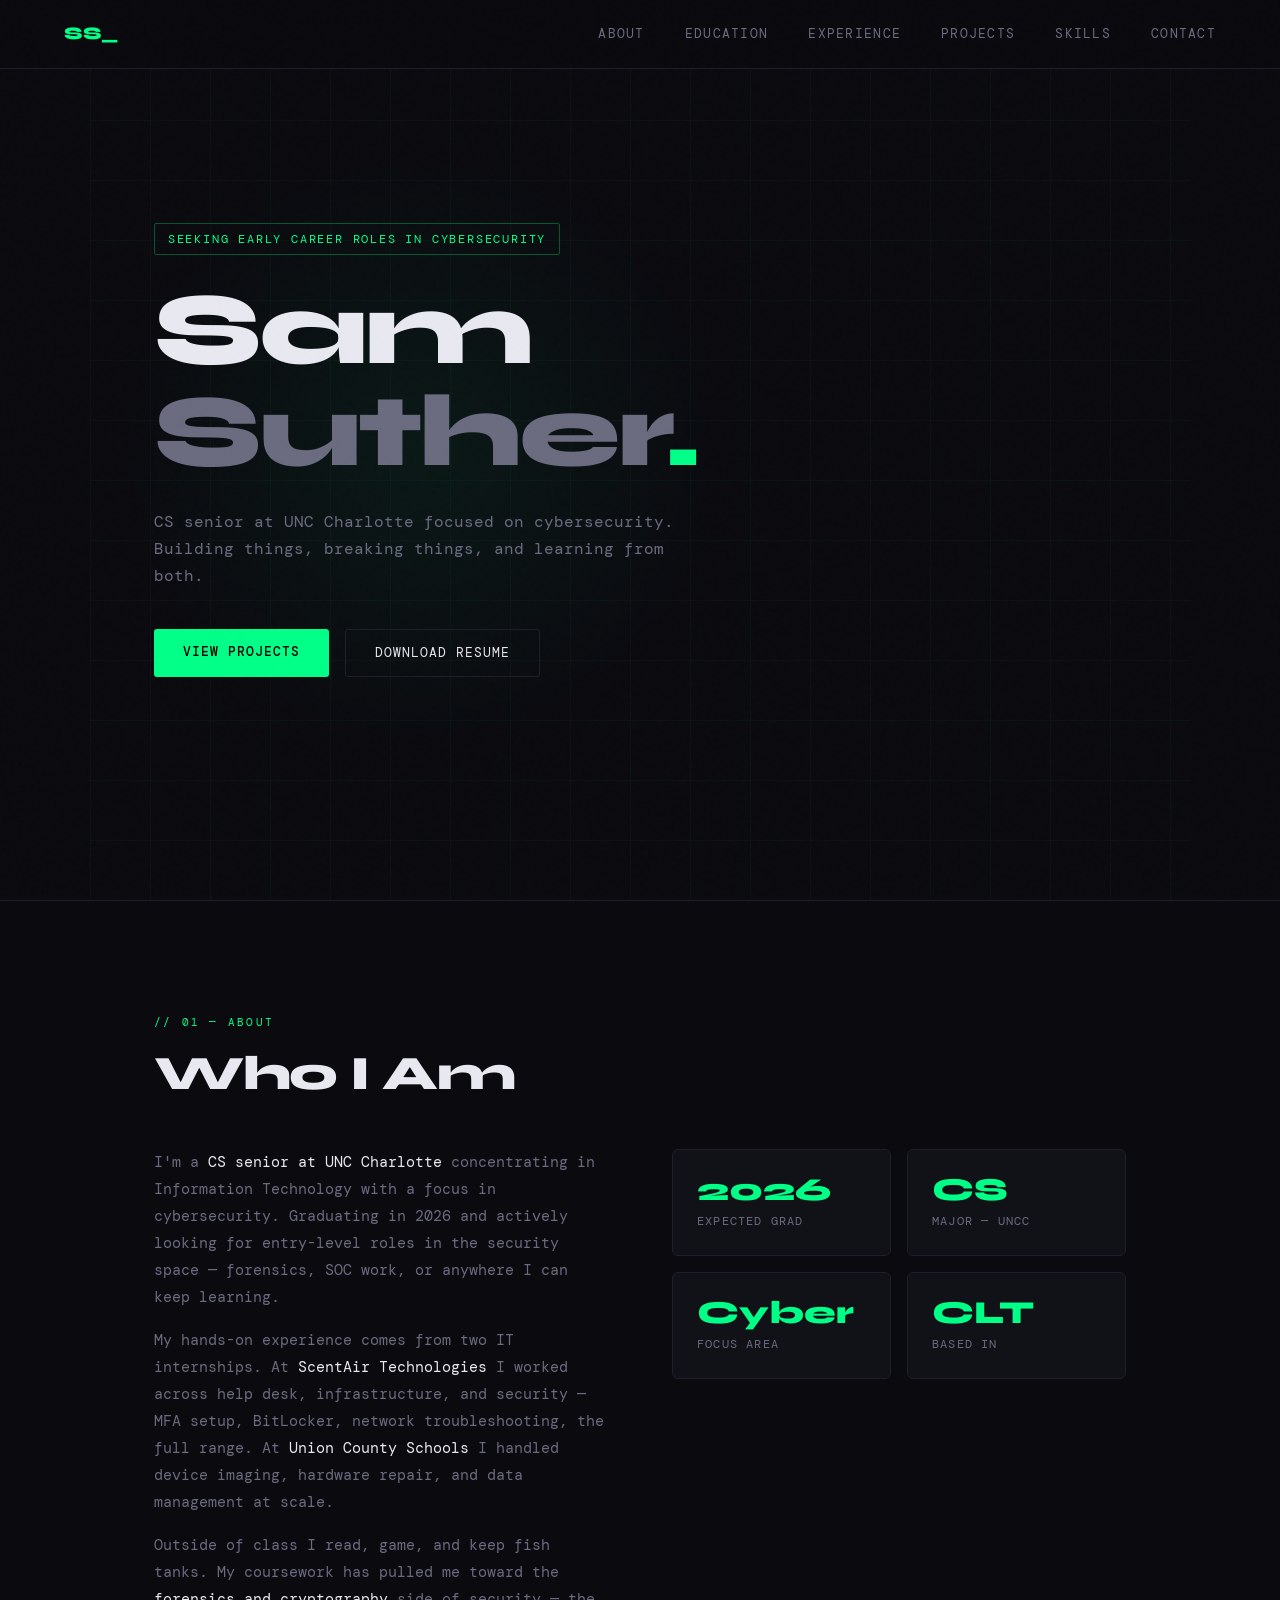
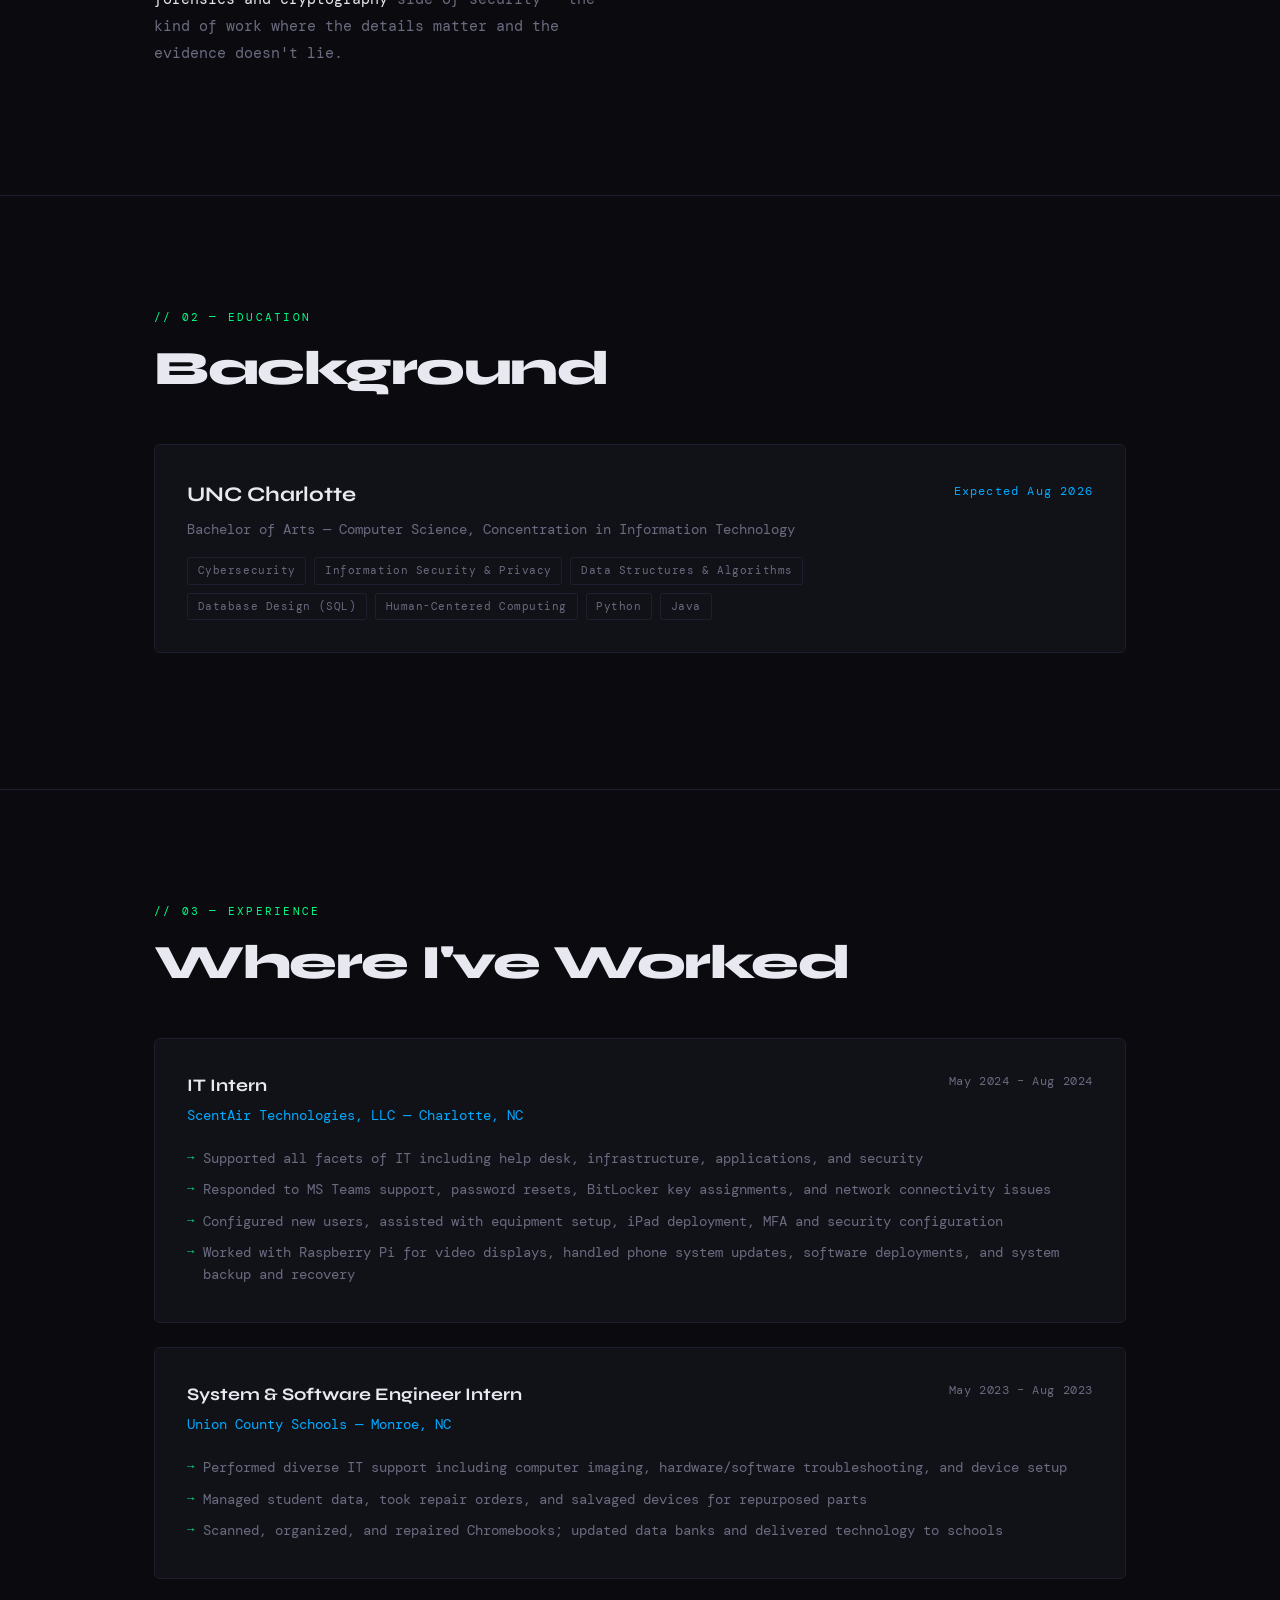
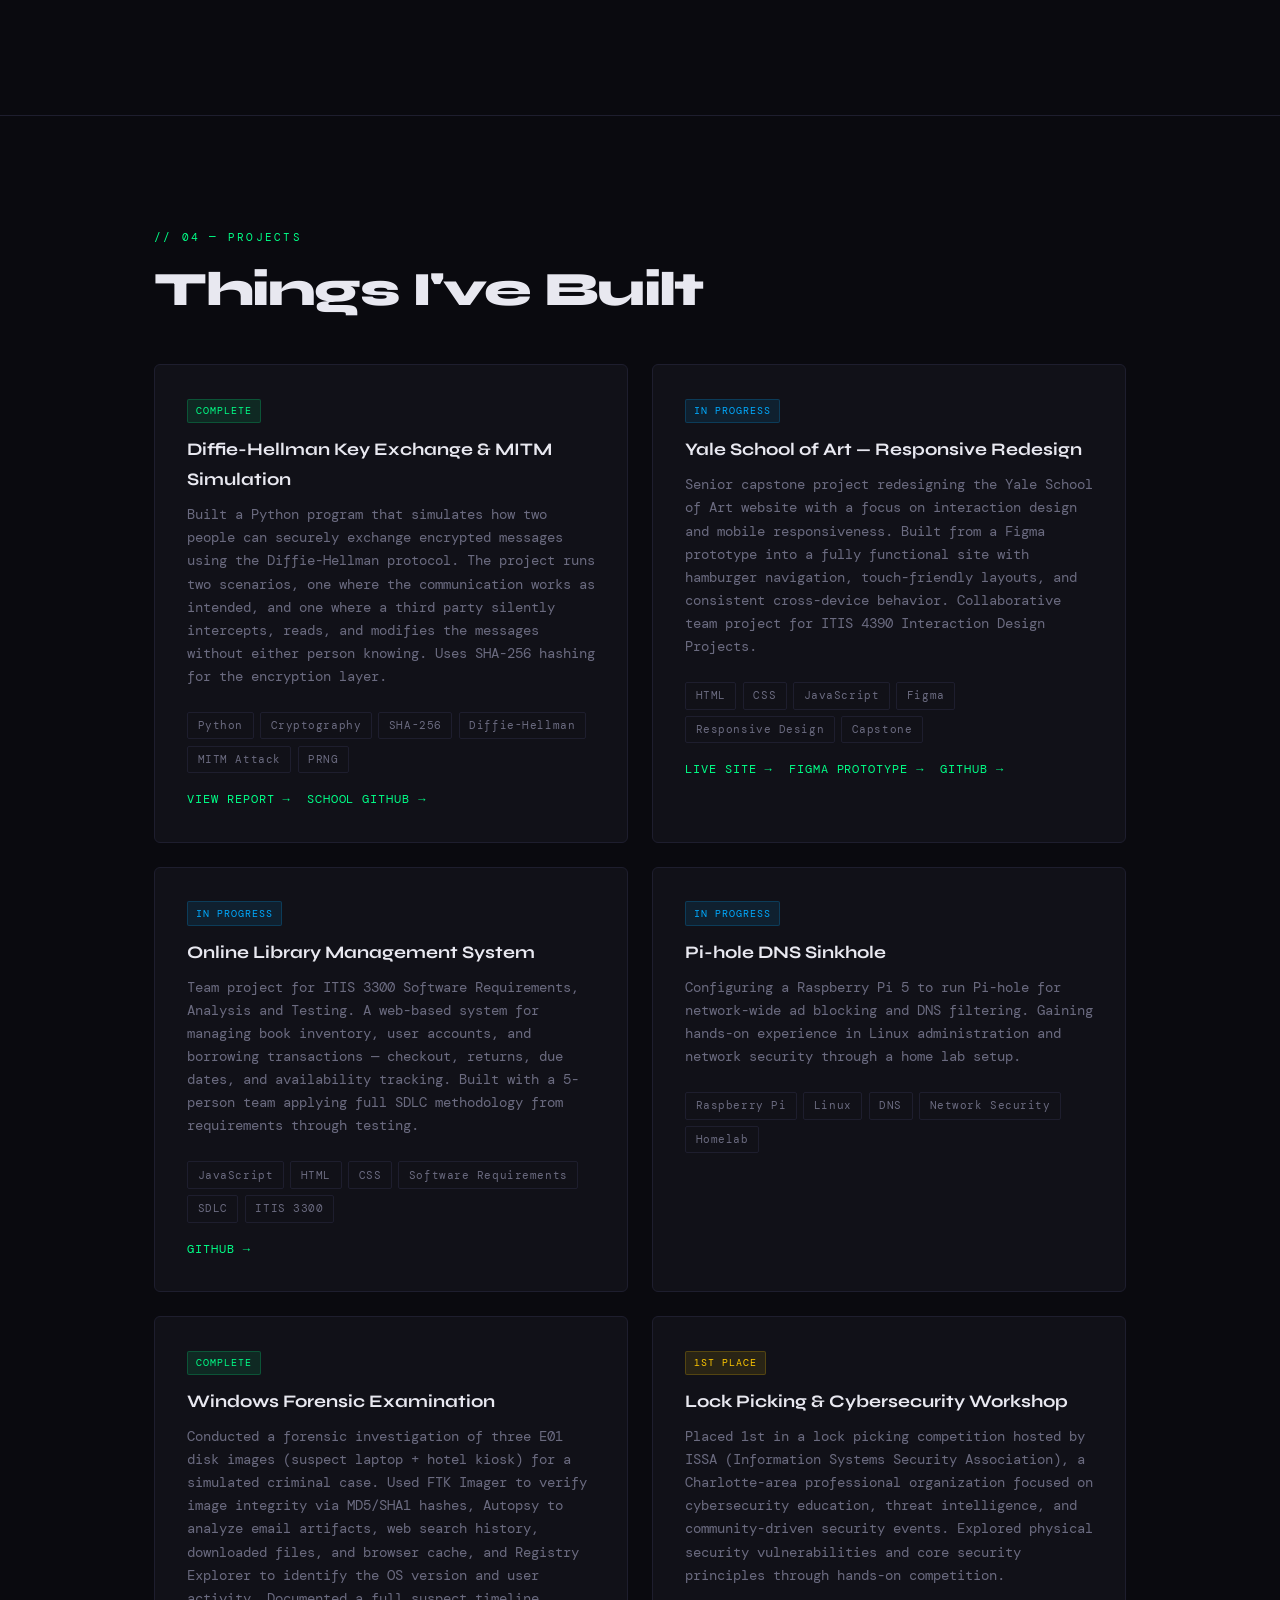
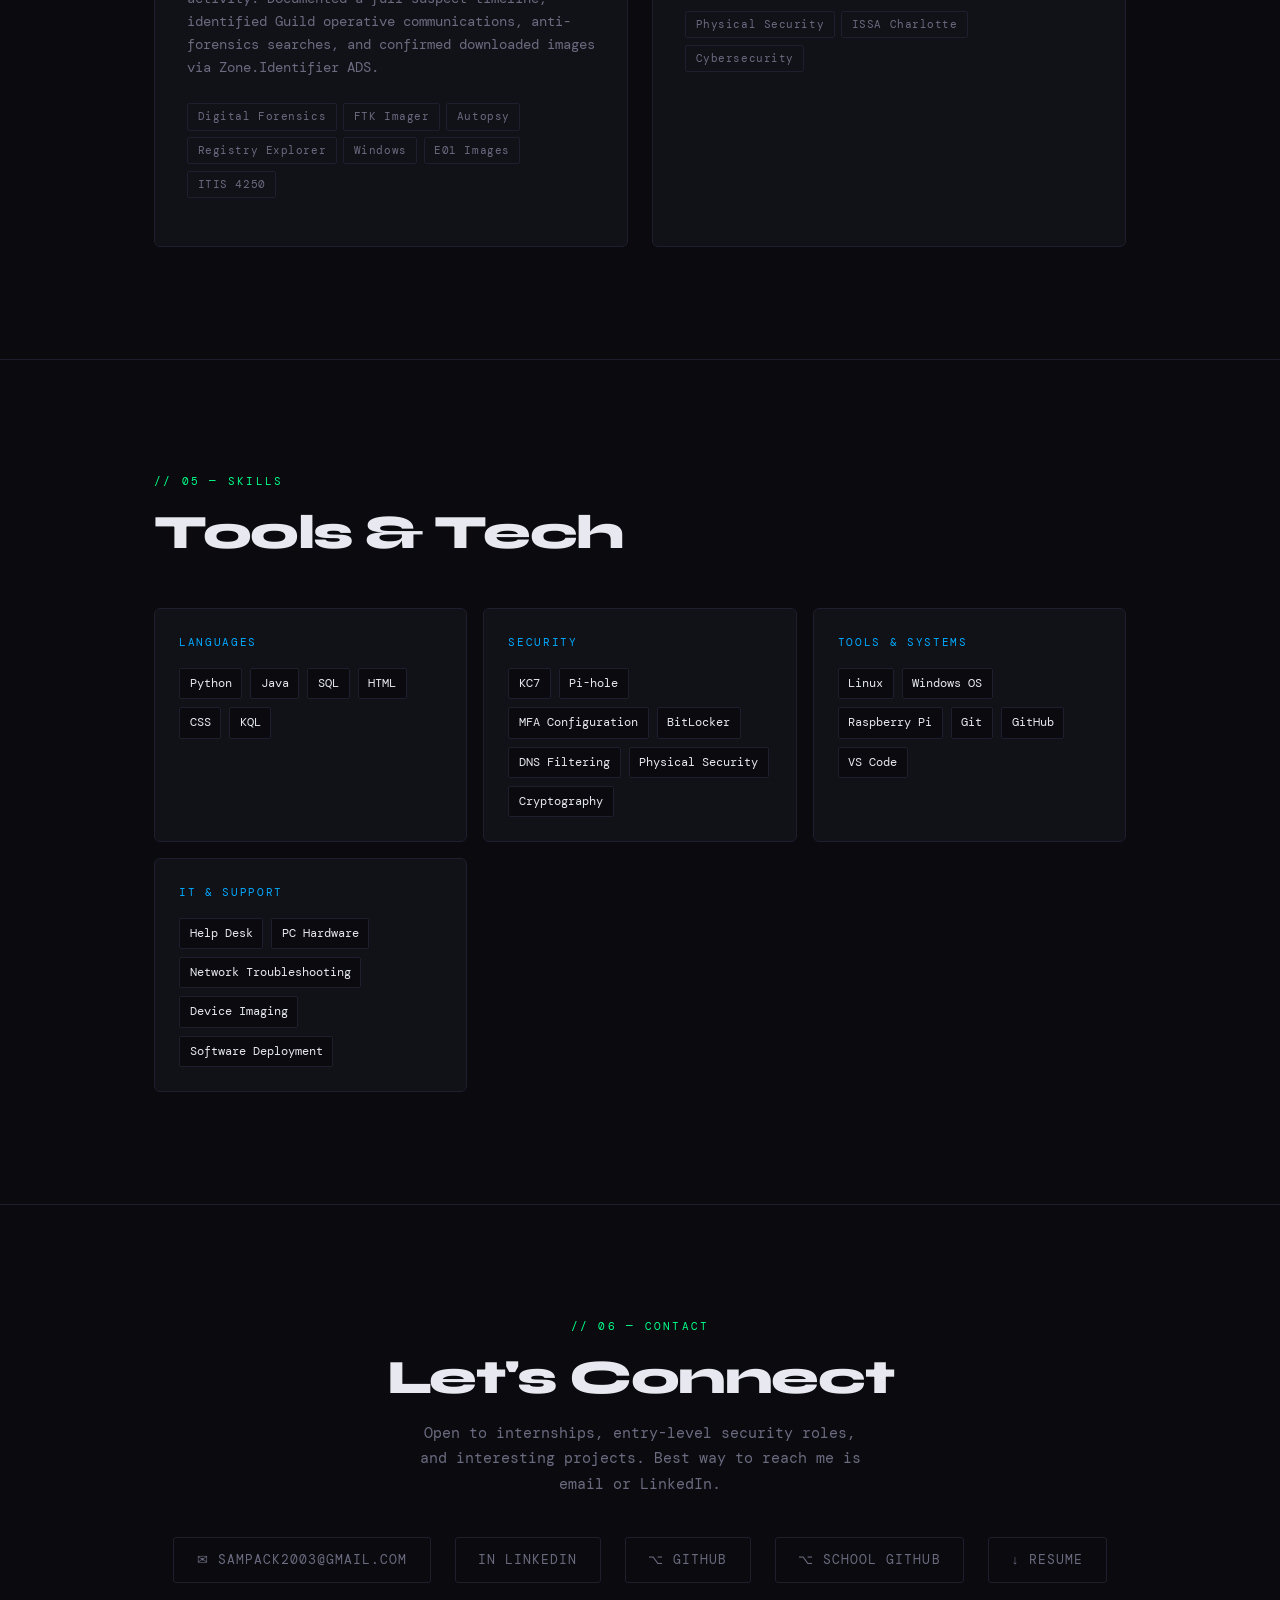
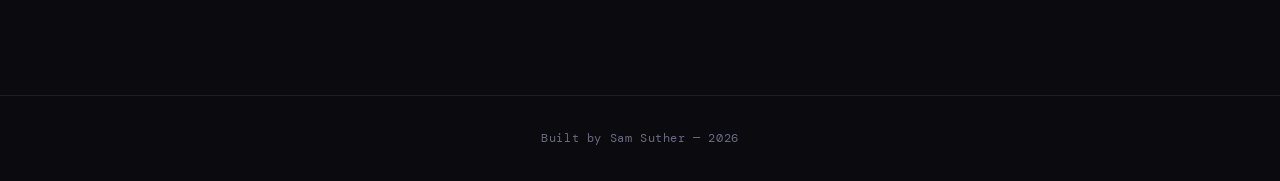
==== commit 545f03ae: "Add projects, fix resume link, update about section, add lab report - Fix resume download button (un" ====
--- a/index.html
+++ b/index.html
@@ -197,12 +197,12 @@
     <div class="hero-grid"></div>
     <div class="hero-glow"></div>
     <div class="hero-content">
-      <div class="hero-tag">Available for opportunities</div>
+      <div class="hero-tag">Seeking Early Career Roles in Cybersecurity</div>
       <h1>Sam<br><span class="dim">Suther</span><span class="accent">.</span></h1>
       <p class="hero-sub">CS senior at UNC Charlotte focused on cybersecurity. Building things, breaking things, and learning from both.</p>
       <div class="hero-cta">
         <a href="#projects" class="btn btn-primary">View Projects</a>
-        <a href="Samuel_Suther_Resume_2-11-26.pdf" target="_blank" class="btn btn-ghost">Download Resume</a>
+        <a href="Samuel%20Suther%20Resume%202-11-26.pdf" download target="_blank" class="btn btn-ghost">Download Resume</a>
       </div>
     </div>
   </section>
@@ -214,9 +214,9 @@
     <h2>Who I Am</h2>
     <div class="about-grid reveal">
       <div class="about-text">
-        <p>I'm a <span>Computer Science senior at UNC Charlotte</span> with a concentration in Information Technology and a focus in cybersecurity. I'm on track to graduate in 2026 and actively looking for roles in the security space.</p>
-        <p>I've gained hands-on IT experience through internships at <span>ScentAir Technologies</span> and <span>Union County Schools</span>, supporting infrastructure, end-user technology, and security configurations.</p>
-        <p>Outside of school I keep fish tanks, read, and game. I find the same patience and attention to detail that goes into a well-maintained tank carries over well into security work — <span>things go wrong quietly if you're not paying attention.</span></p>
+        <p>I'm a <span>CS senior at UNC Charlotte</span> concentrating in Information Technology with a focus in cybersecurity. Graduating in 2026 and actively looking for entry-level roles in the security space — forensics, SOC work, or anywhere I can keep learning.</p>
+        <p>My hands-on experience comes from two IT internships. At <span>ScentAir Technologies</span> I worked across help desk, infrastructure, and security — MFA setup, BitLocker, network troubleshooting, the full range. At <span>Union County Schools</span> I handled device imaging, hardware repair, and data management at scale.</p>
+        <p>Outside of class I read, game, and keep fish tanks. My coursework has pulled me toward the <span>forensics and cryptography</span> side of security — the kind of work where the details matter and the evidence doesn't lie.</p>
       </div>
       <div class="about-stats">
         <div class="stat-card"><div class="stat-number">2026</div><div class="stat-label">Expected Grad</div></div>
@@ -310,7 +310,48 @@
           <span class="tag">PRNG</span>
         </div>
         <div class="project-links">
-          <a href="https://github.com/ssuther6-ops" target="_blank">View on School GitHub →</a>
+          <a href="Lab3_Report_SamSuther.pdf" target="_blank">View Report →</a>
+          <a href="https://github.com/ssuther6-ops" target="_blank">School GitHub →</a>
+        </div>
+      </div>
+
+      <div class="project-card reveal">
+        <div class="project-badge badge-progress">In Progress</div>
+        <div class="project-title">Yale School of Art — Responsive Redesign</div>
+        <div class="project-desc">
+          Senior capstone project redesigning the Yale School of Art website with a focus on interaction design and mobile responsiveness. Built from a Figma prototype into a fully functional site with hamburger navigation, touch-friendly layouts, and consistent cross-device behavior. Collaborative team project for ITIS 4390 Interaction Design Projects.
+        </div>
+        <div class="project-tags">
+          <span class="tag">HTML</span>
+          <span class="tag">CSS</span>
+          <span class="tag">JavaScript</span>
+          <span class="tag">Figma</span>
+          <span class="tag">Responsive Design</span>
+          <span class="tag">Capstone</span>
+        </div>
+        <div class="project-links">
+          <a href="https://giancarlopretell.github.io/Interaction-Design-Capstone/" target="_blank">Live Site →</a>
+          <a href="https://www.figma.com/proto/fqoenoO4JaLWZZ7y0kLSSS/Assignment-7?node-id=43-426&starting-point-node-id=43%3A426" target="_blank">Figma Prototype →</a>
+          <a href="https://github.com/GiancarloPretell/Interaction-Design-Capstone" target="_blank">GitHub →</a>
+        </div>
+      </div>
+
+      <div class="project-card reveal">
+        <div class="project-badge badge-progress">In Progress</div>
+        <div class="project-title">Online Library Management System</div>
+        <div class="project-desc">
+          Team project for ITIS 3300 Software Requirements, Analysis and Testing. A web-based system for managing book inventory, user accounts, and borrowing transactions — checkout, returns, due dates, and availability tracking. Built with a 5-person team applying full SDLC methodology from requirements through testing.
+        </div>
+        <div class="project-tags">
+          <span class="tag">JavaScript</span>
+          <span class="tag">HTML</span>
+          <span class="tag">CSS</span>
+          <span class="tag">Software Requirements</span>
+          <span class="tag">SDLC</span>
+          <span class="tag">ITIS 3300</span>
+        </div>
+        <div class="project-links">
+          <a href="https://github.com/ssuther6-ops/ITIS3300-Panthers" target="_blank">GitHub →</a>
         </div>
       </div>
 
@@ -326,6 +367,23 @@
           <span class="tag">DNS</span>
           <span class="tag">Network Security</span>
           <span class="tag">Homelab</span>
+        </div>
+      </div>
+
+      <div class="project-card reveal">
+        <div class="project-badge badge-complete">Complete</div>
+        <div class="project-title">Windows Forensic Examination</div>
+        <div class="project-desc">
+          Conducted a forensic investigation of three E01 disk images (suspect laptop + hotel kiosk) for a simulated criminal case. Used FTK Imager to verify image integrity via MD5/SHA1 hashes, Autopsy to analyze email artifacts, web search history, downloaded files, and browser cache, and Registry Explorer to identify the OS version and user activity. Documented a full suspect timeline, identified Guild operative communications, anti-forensics searches, and confirmed downloaded images via Zone.Identifier ADS.
+        </div>
+        <div class="project-tags">
+          <span class="tag">Digital Forensics</span>
+          <span class="tag">FTK Imager</span>
+          <span class="tag">Autopsy</span>
+          <span class="tag">Registry Explorer</span>
+          <span class="tag">Windows</span>
+          <span class="tag">E01 Images</span>
+          <span class="tag">ITIS 4250</span>
         </div>
       </div>
 
@@ -405,11 +463,11 @@
     <h2>Let's Connect</h2>
     <p class="contact-sub">Open to internships, entry-level security roles, and interesting projects. Best way to reach me is email or LinkedIn.</p>
     <div class="contact-links reveal">
-      <span class="contact-link">✉ sampack2003@gmail.com</span>
+      <a href="mailto:sampack2003@gmail.com" class="contact-link">✉ sampack2003@gmail.com</a>
       <a href="https://www.linkedin.com/in/sam-suther-0a3704267/" target="_blank" class="contact-link">in LinkedIn</a>
       <a href="https://github.com/8598048" target="_blank" class="contact-link">⌥ GitHub</a>
       <a href="https://github.com/ssuther6-ops" target="_blank" class="contact-link">⌥ School GitHub</a>
-      <a href="Samuel_Suther_Resume_2-11-26.pdf" target="_blank" class="contact-link">↓ Resume</a>
+      <a href="Samuel%20Suther%20Resume%202-11-26.pdf" target="_blank" class="contact-link">↓ Resume</a>
     </div>
   </section>
 
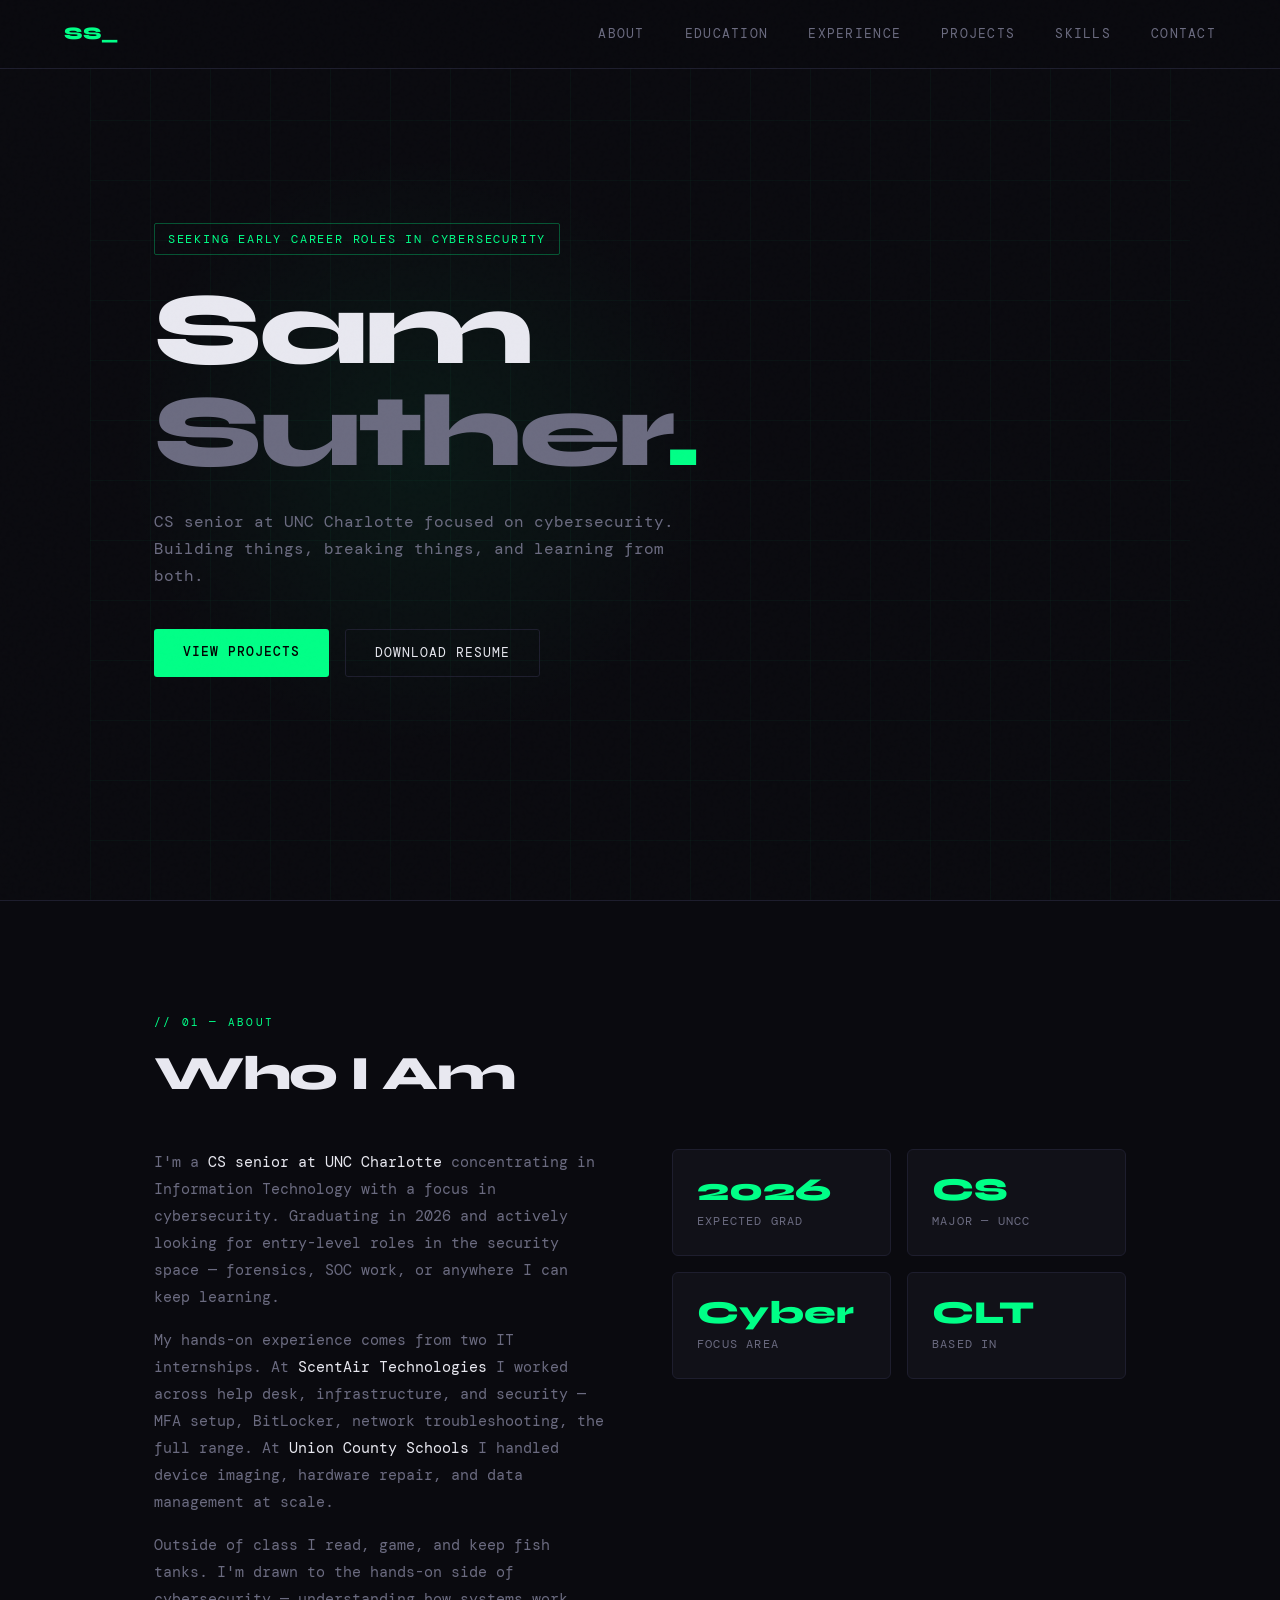
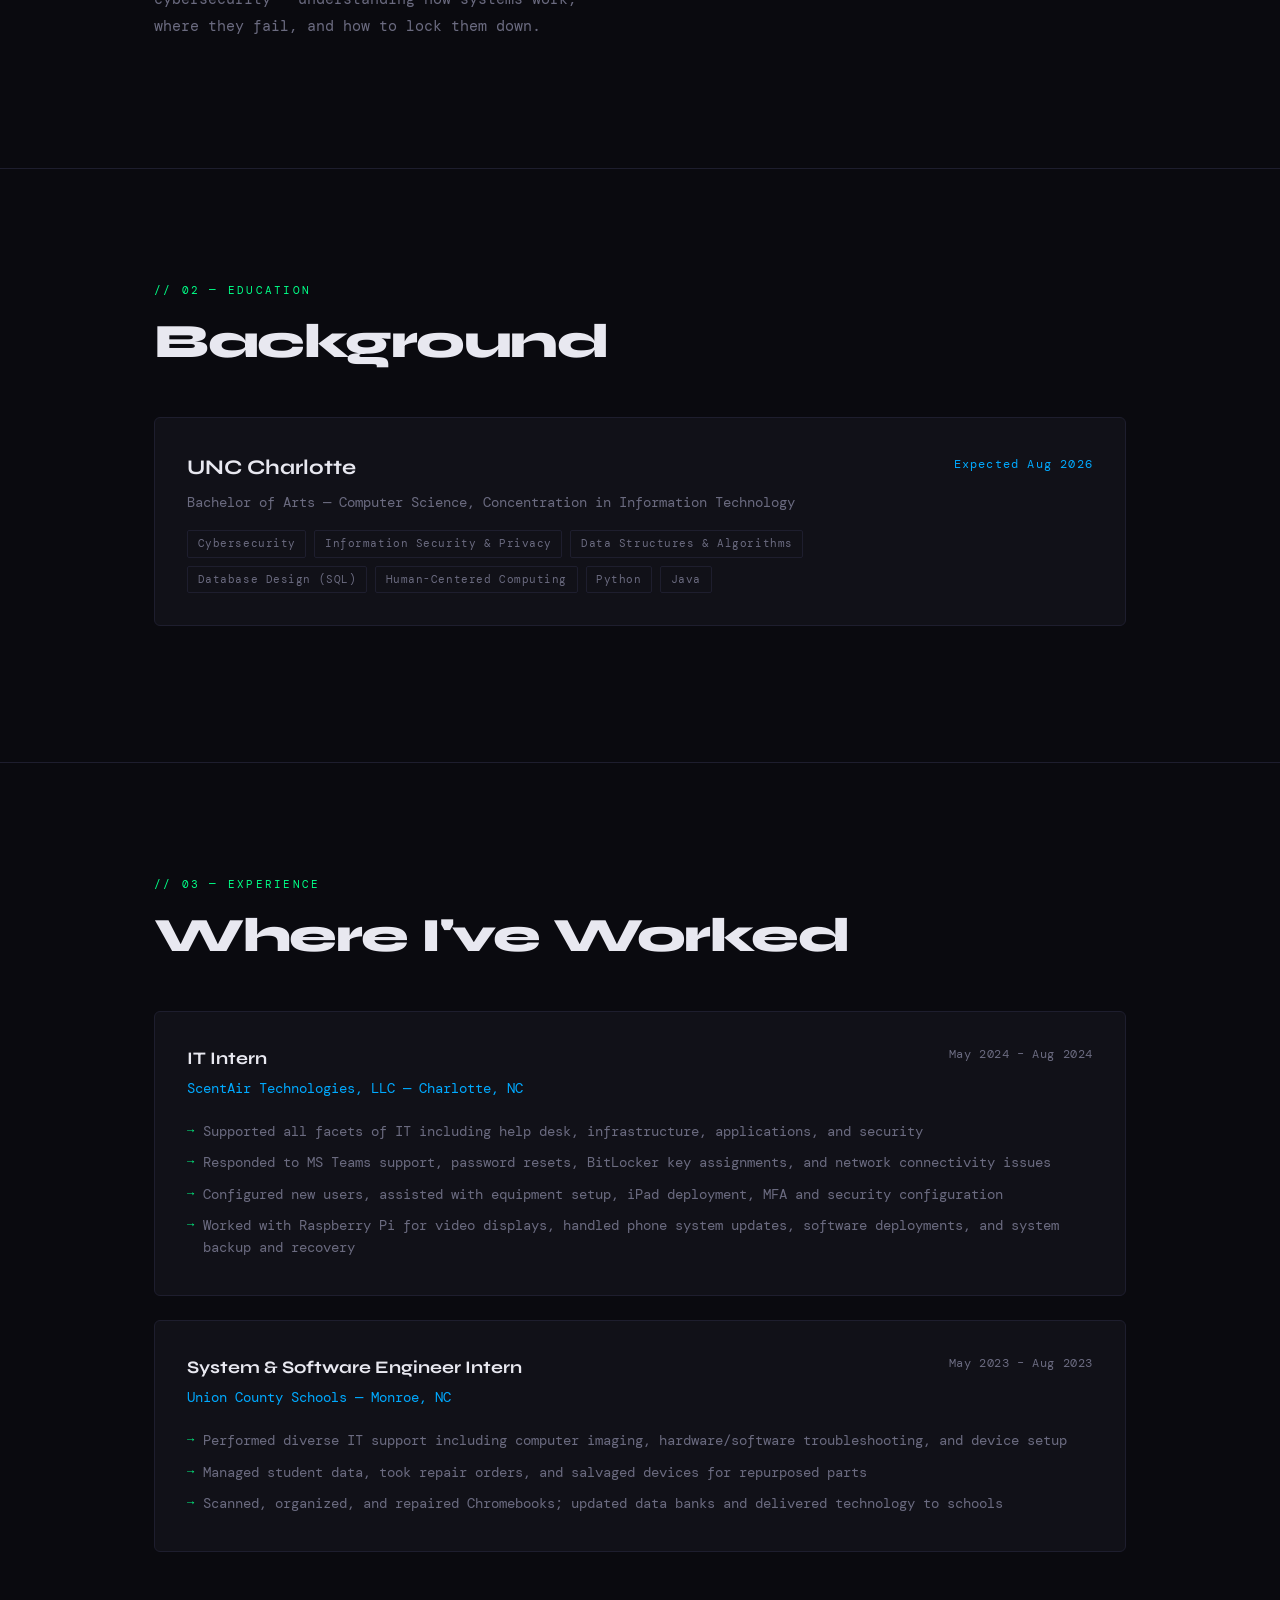
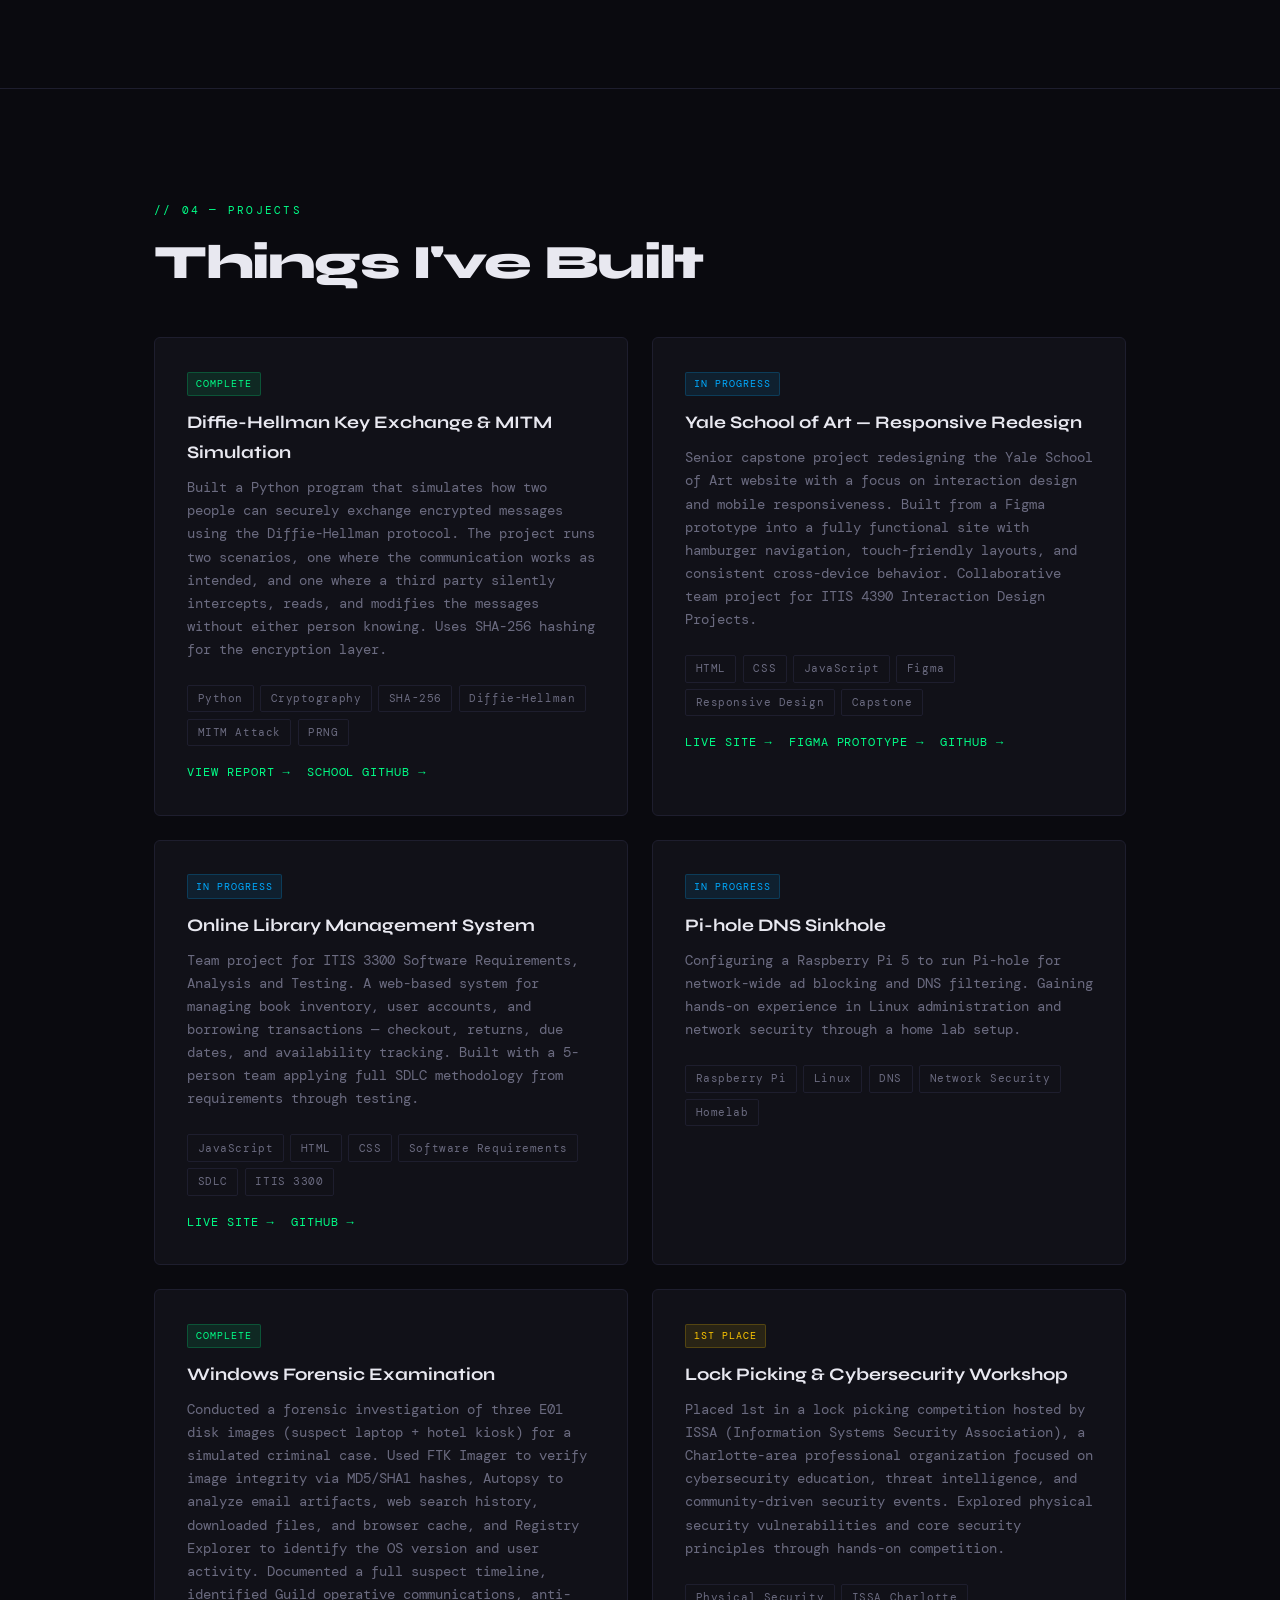
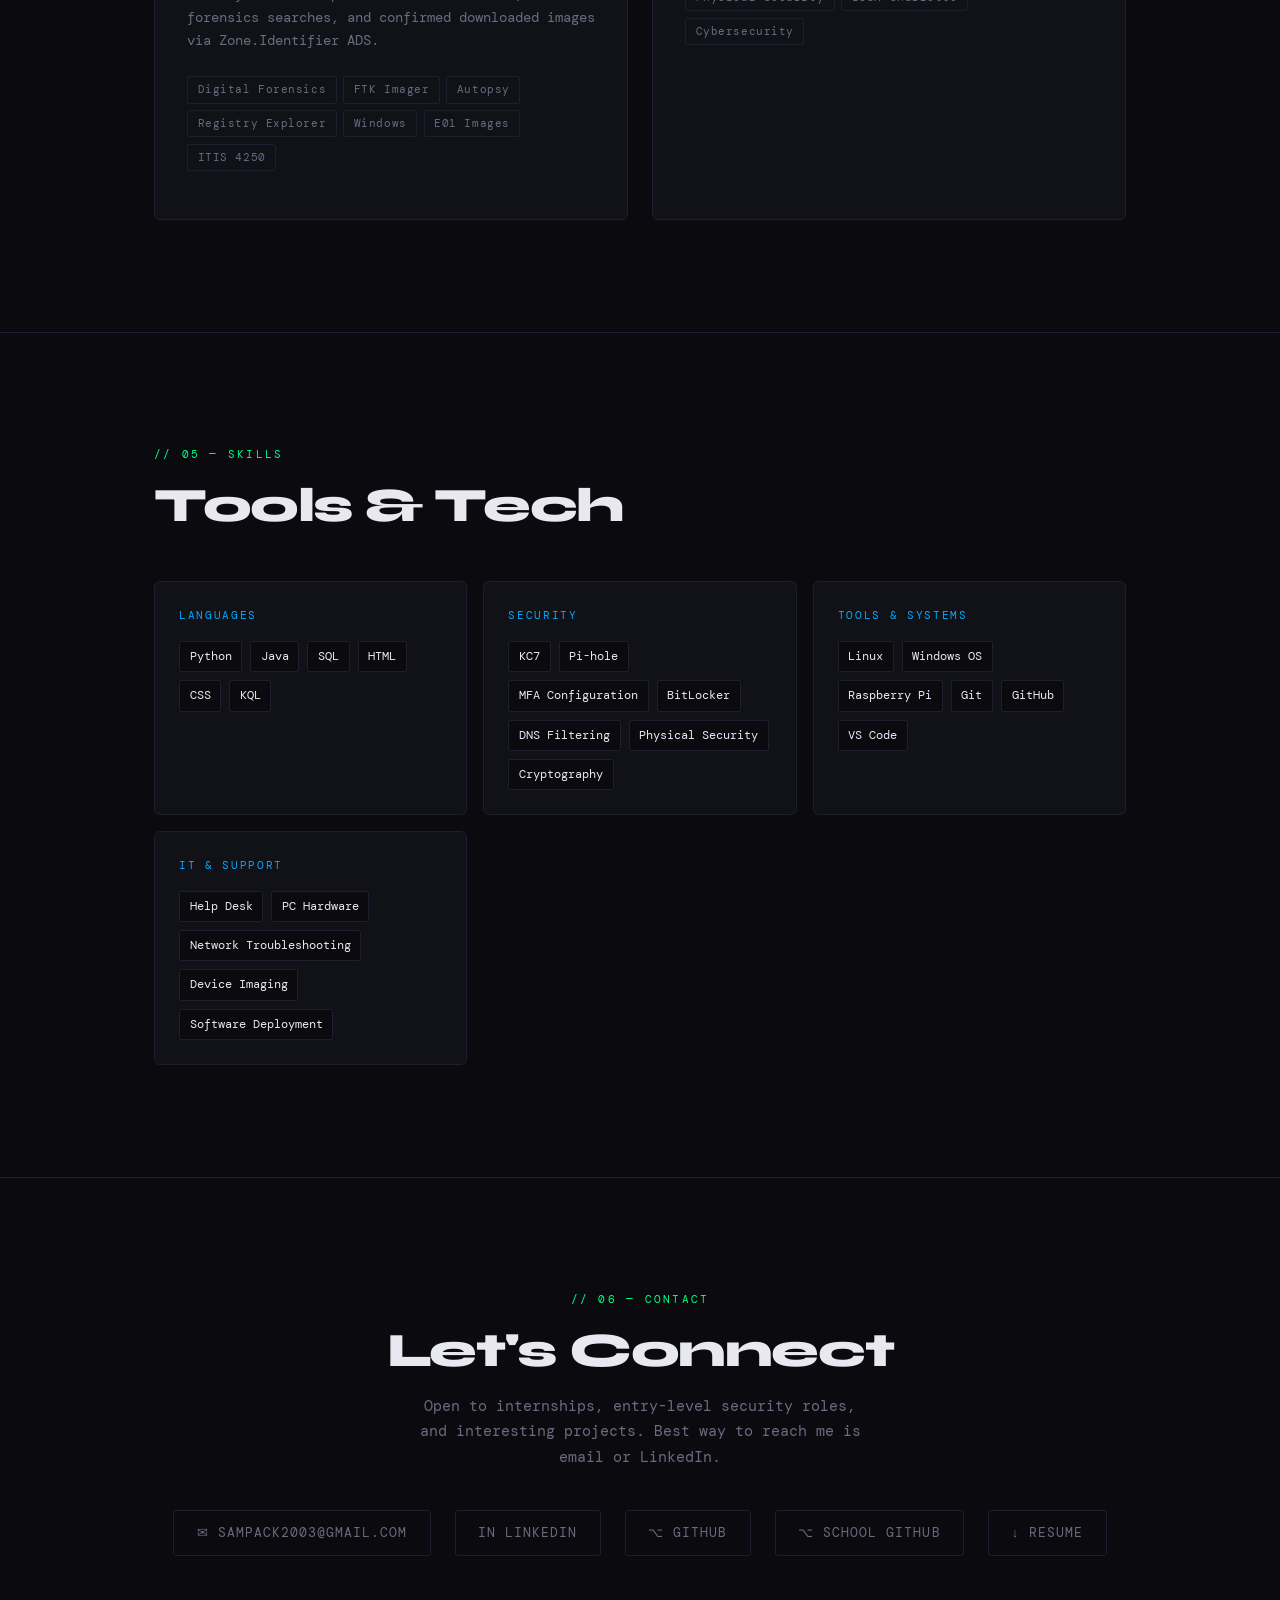
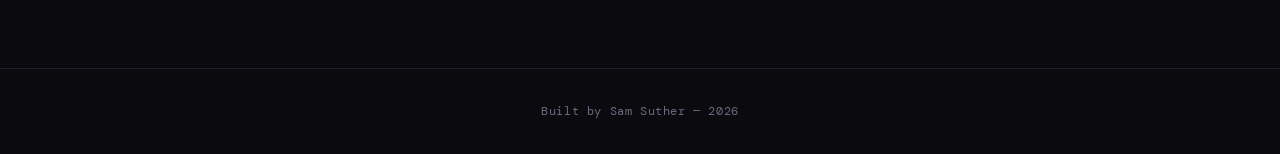
==== commit 86056ab5: "Update about section, add library live site link - Remove forensics-specific framing from about sect" ====
--- a/index.html
+++ b/index.html
@@ -216,7 +216,7 @@
       <div class="about-text">
         <p>I'm a <span>CS senior at UNC Charlotte</span> concentrating in Information Technology with a focus in cybersecurity. Graduating in 2026 and actively looking for entry-level roles in the security space — forensics, SOC work, or anywhere I can keep learning.</p>
         <p>My hands-on experience comes from two IT internships. At <span>ScentAir Technologies</span> I worked across help desk, infrastructure, and security — MFA setup, BitLocker, network troubleshooting, the full range. At <span>Union County Schools</span> I handled device imaging, hardware repair, and data management at scale.</p>
-        <p>Outside of class I read, game, and keep fish tanks. My coursework has pulled me toward the <span>forensics and cryptography</span> side of security — the kind of work where the details matter and the evidence doesn't lie.</p>
+        <p>Outside of class I read, game, and keep fish tanks. I'm drawn to the hands-on side of cybersecurity — understanding how systems work, where they fail, and how to lock them down.</p>
       </div>
       <div class="about-stats">
         <div class="stat-card"><div class="stat-number">2026</div><div class="stat-label">Expected Grad</div></div>
@@ -351,6 +351,7 @@
           <span class="tag">ITIS 3300</span>
         </div>
         <div class="project-links">
+          <a href="https://ssuther6-ops.github.io/ITIS3300-Panthers/" target="_blank">Live Site →</a>
           <a href="https://github.com/ssuther6-ops/ITIS3300-Panthers" target="_blank">GitHub →</a>
         </div>
       </div>
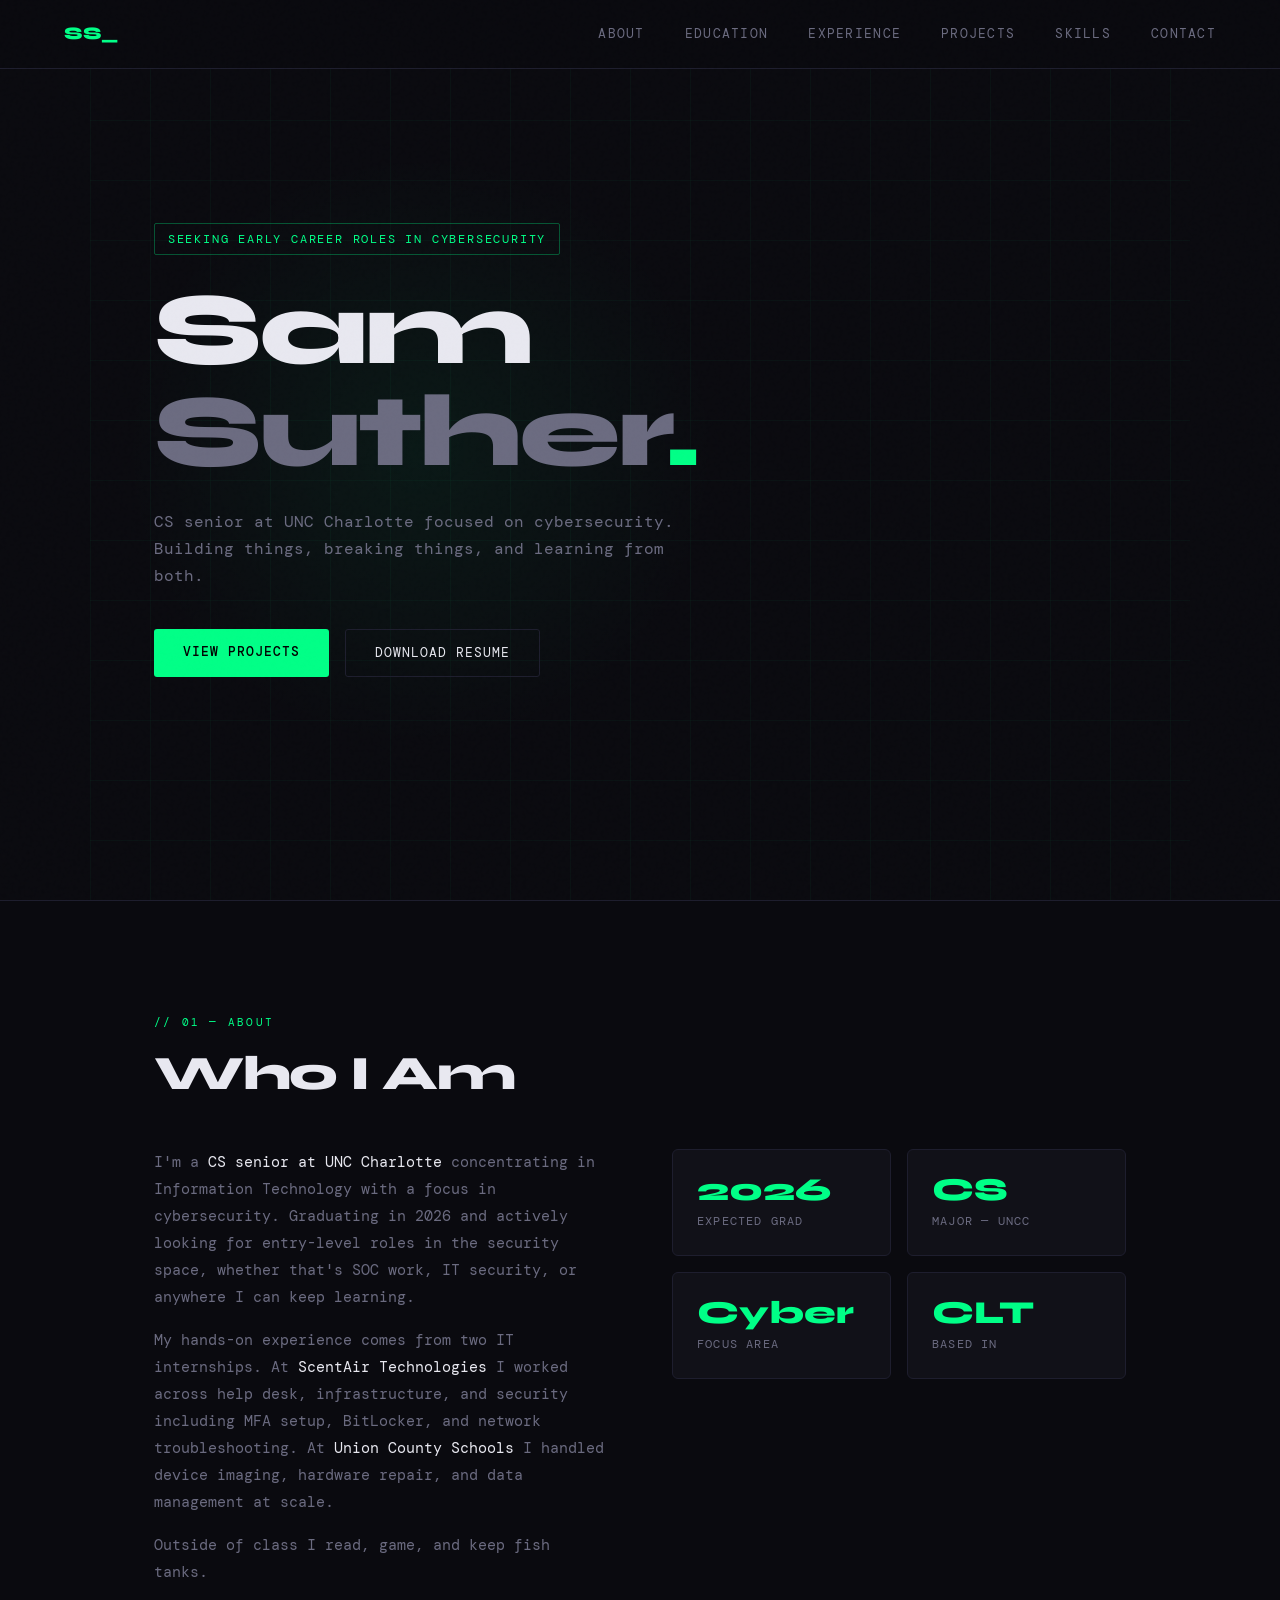
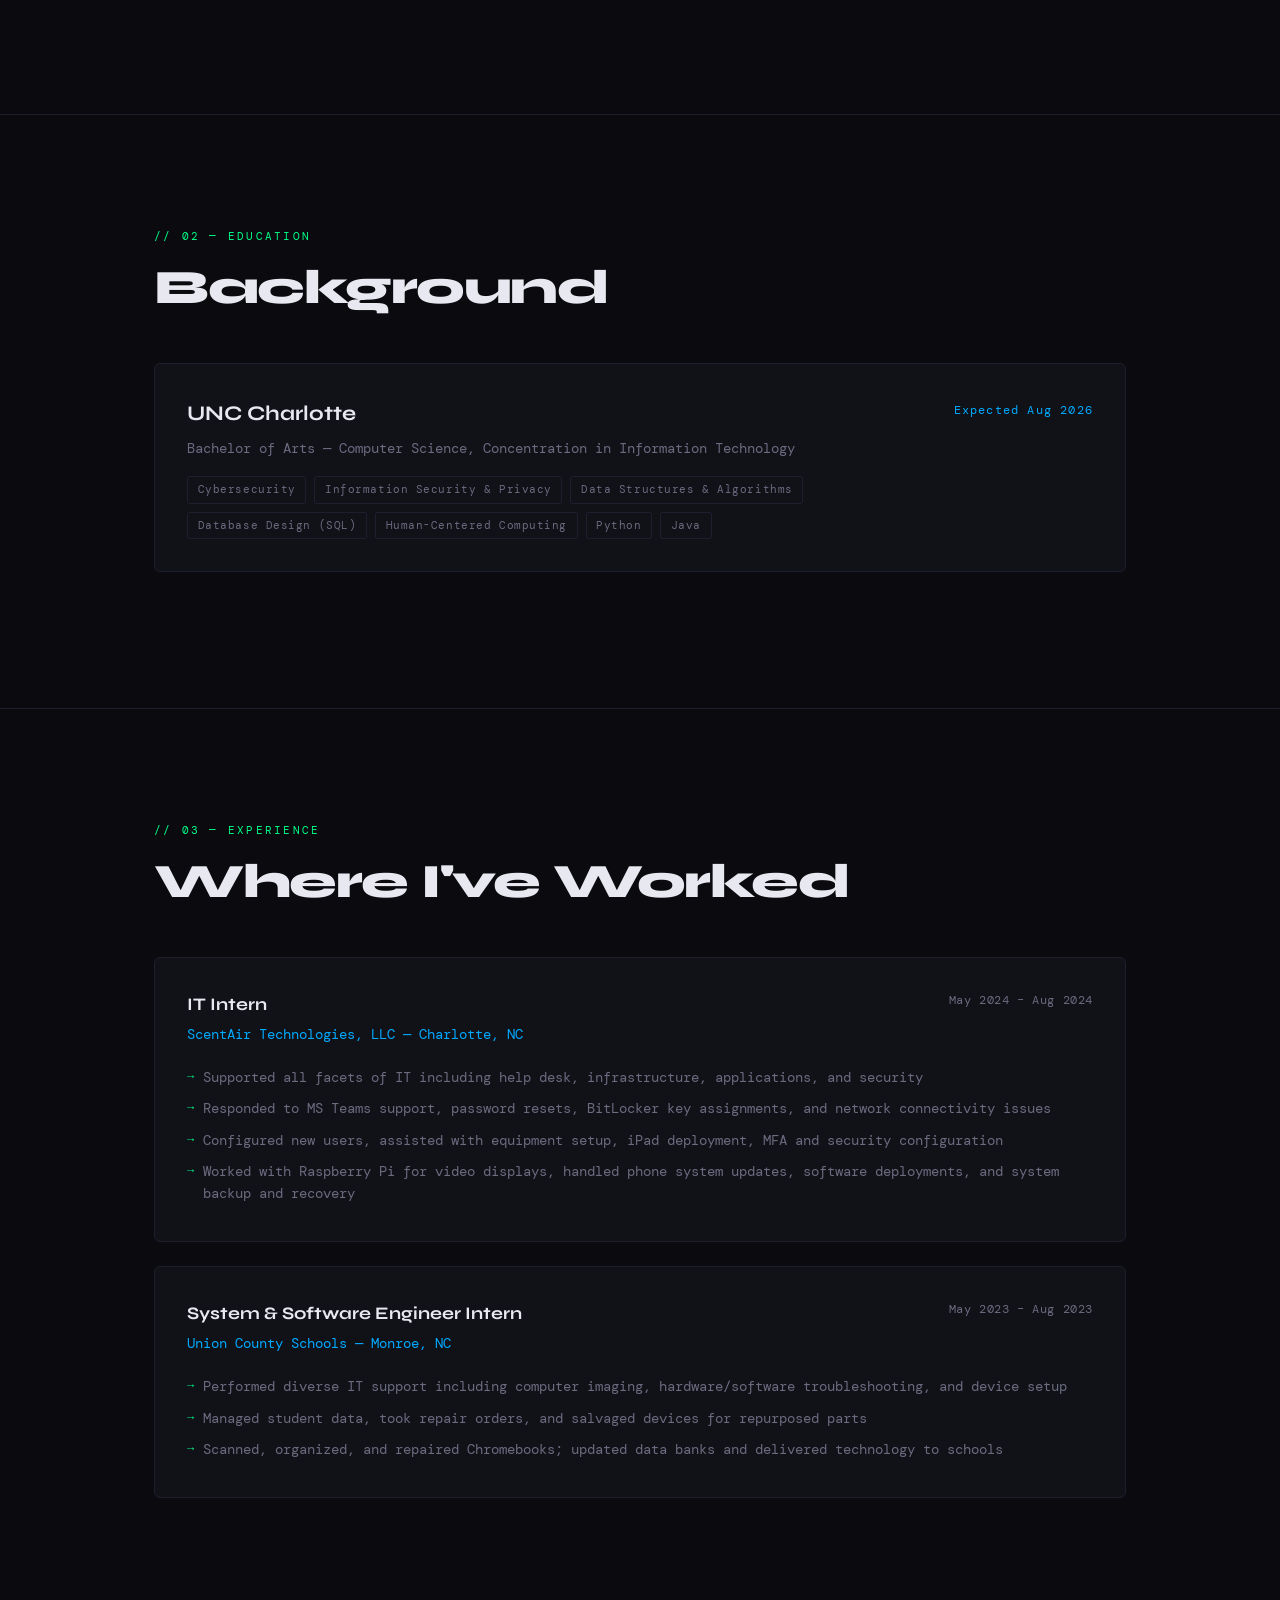
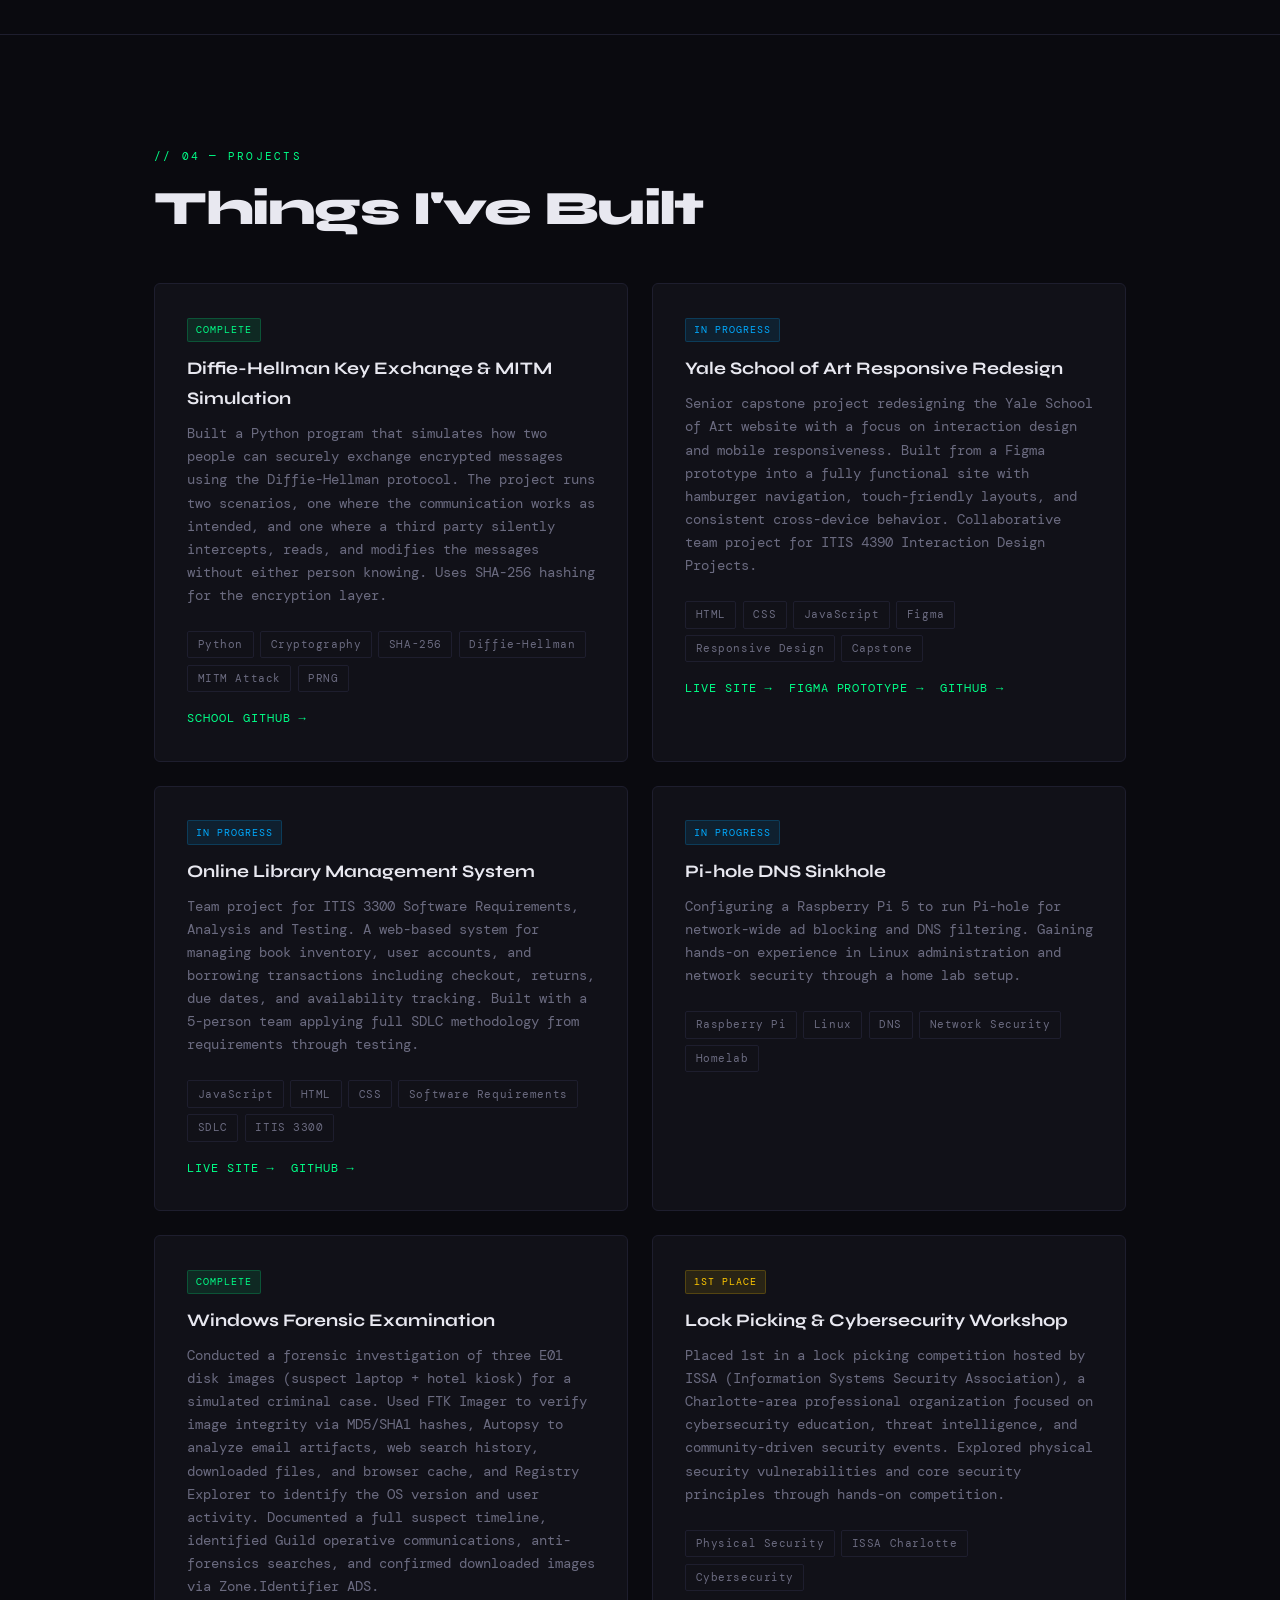
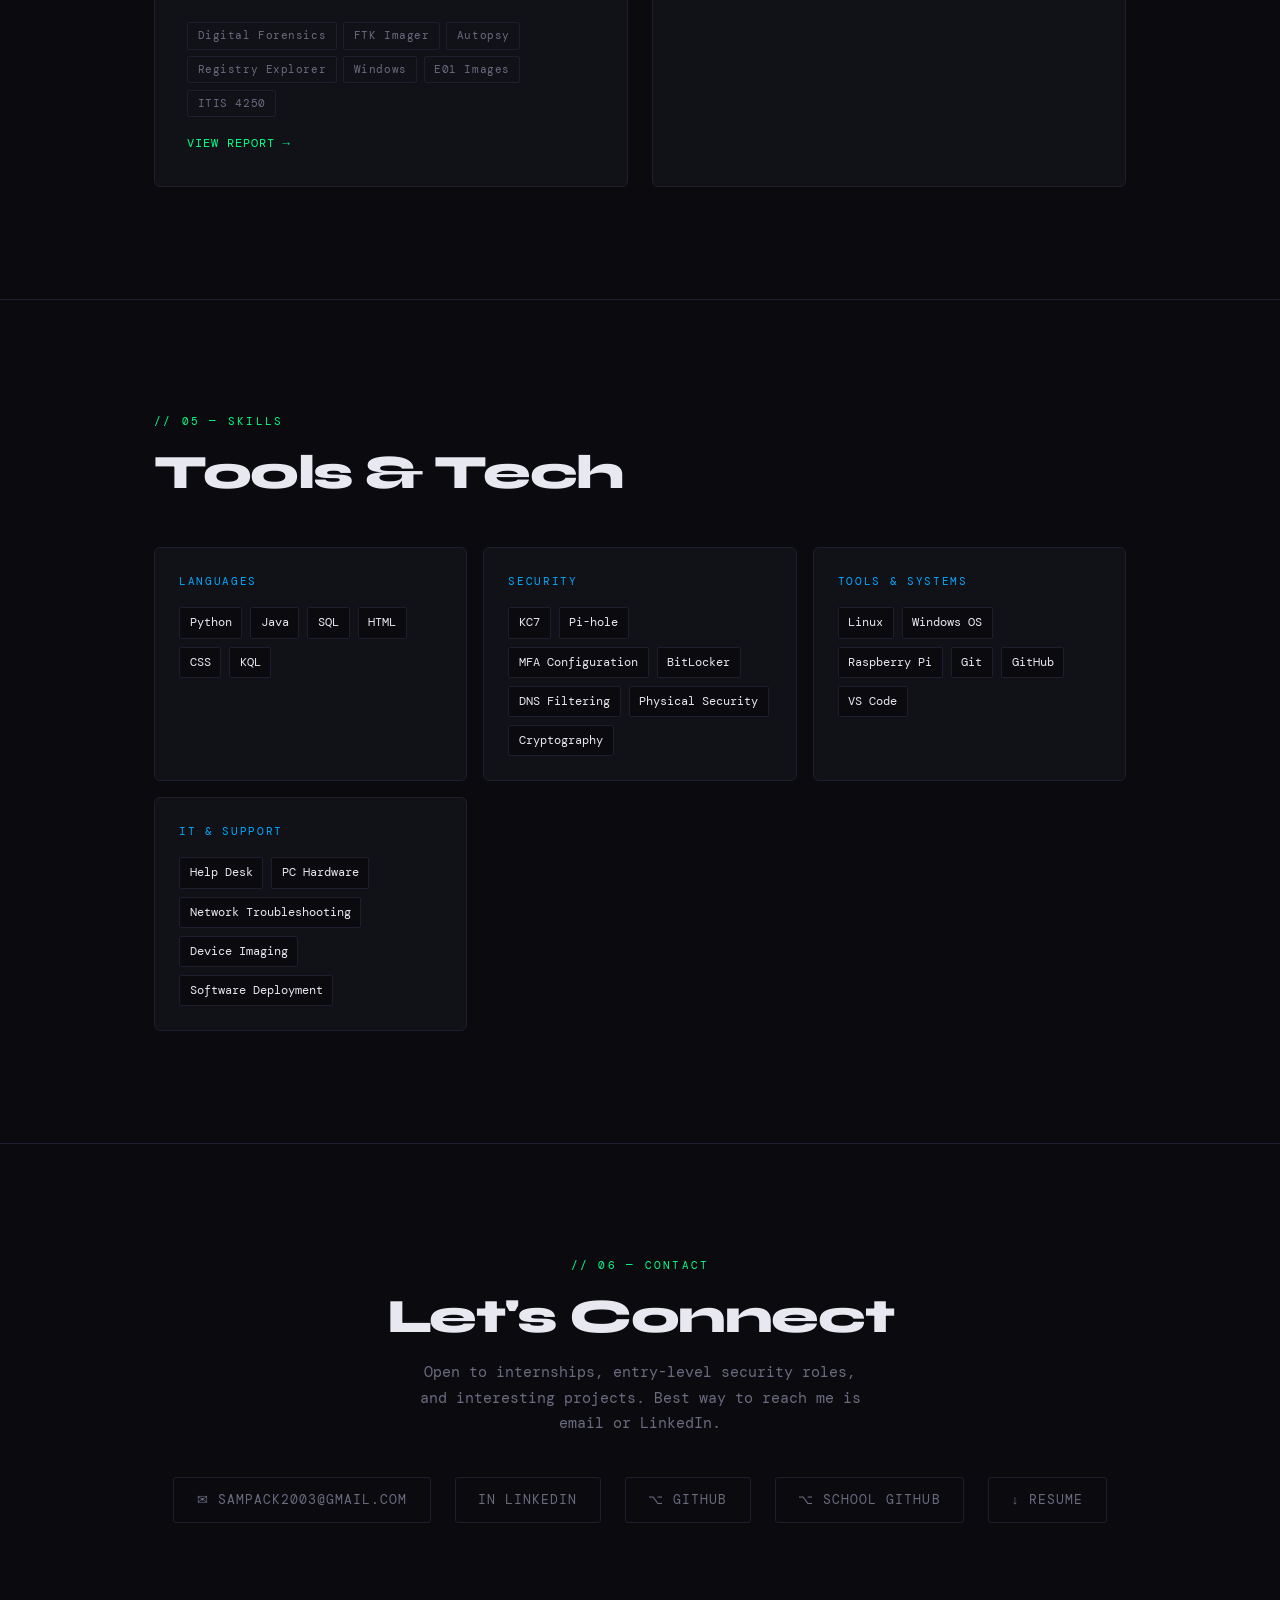
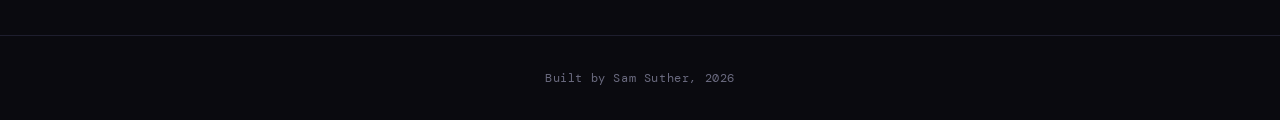
==== commit fa295a83: "Fix project links, remove dashes, update about text - Move View Report link to forensics card, remov" ====
--- a/index.html
+++ b/index.html
@@ -214,9 +214,9 @@
     <h2>Who I Am</h2>
     <div class="about-grid reveal">
       <div class="about-text">
-        <p>I'm a <span>CS senior at UNC Charlotte</span> concentrating in Information Technology with a focus in cybersecurity. Graduating in 2026 and actively looking for entry-level roles in the security space — forensics, SOC work, or anywhere I can keep learning.</p>
-        <p>My hands-on experience comes from two IT internships. At <span>ScentAir Technologies</span> I worked across help desk, infrastructure, and security — MFA setup, BitLocker, network troubleshooting, the full range. At <span>Union County Schools</span> I handled device imaging, hardware repair, and data management at scale.</p>
-        <p>Outside of class I read, game, and keep fish tanks. I'm drawn to the hands-on side of cybersecurity — understanding how systems work, where they fail, and how to lock them down.</p>
+        <p>I'm a <span>CS senior at UNC Charlotte</span> concentrating in Information Technology with a focus in cybersecurity. Graduating in 2026 and actively looking for entry-level roles in the security space, whether that's SOC work, IT security, or anywhere I can keep learning.</p>
+        <p>My hands-on experience comes from two IT internships. At <span>ScentAir Technologies</span> I worked across help desk, infrastructure, and security including MFA setup, BitLocker, and network troubleshooting. At <span>Union County Schools</span> I handled device imaging, hardware repair, and data management at scale.</p>
+        <p>Outside of class I read, game, and keep fish tanks.</p>
       </div>
       <div class="about-stats">
         <div class="stat-card"><div class="stat-number">2026</div><div class="stat-label">Expected Grad</div></div>
@@ -310,14 +310,13 @@
           <span class="tag">PRNG</span>
         </div>
         <div class="project-links">
-          <a href="Lab3_Report_SamSuther.pdf" target="_blank">View Report →</a>
           <a href="https://github.com/ssuther6-ops" target="_blank">School GitHub →</a>
         </div>
       </div>
 
       <div class="project-card reveal">
         <div class="project-badge badge-progress">In Progress</div>
-        <div class="project-title">Yale School of Art — Responsive Redesign</div>
+        <div class="project-title">Yale School of Art Responsive Redesign</div>
         <div class="project-desc">
           Senior capstone project redesigning the Yale School of Art website with a focus on interaction design and mobile responsiveness. Built from a Figma prototype into a fully functional site with hamburger navigation, touch-friendly layouts, and consistent cross-device behavior. Collaborative team project for ITIS 4390 Interaction Design Projects.
         </div>
@@ -340,7 +339,7 @@
         <div class="project-badge badge-progress">In Progress</div>
         <div class="project-title">Online Library Management System</div>
         <div class="project-desc">
-          Team project for ITIS 3300 Software Requirements, Analysis and Testing. A web-based system for managing book inventory, user accounts, and borrowing transactions — checkout, returns, due dates, and availability tracking. Built with a 5-person team applying full SDLC methodology from requirements through testing.
+          Team project for ITIS 3300 Software Requirements, Analysis and Testing. A web-based system for managing book inventory, user accounts, and borrowing transactions including checkout, returns, due dates, and availability tracking. Built with a 5-person team applying full SDLC methodology from requirements through testing.
         </div>
         <div class="project-tags">
           <span class="tag">JavaScript</span>
@@ -385,6 +384,9 @@
           <span class="tag">Windows</span>
           <span class="tag">E01 Images</span>
           <span class="tag">ITIS 4250</span>
+        </div>
+        <div class="project-links">
+          <a href="Lab3_Report_SamSuther.pdf" target="_blank">View Report →</a>
         </div>
       </div>
 
@@ -473,7 +475,7 @@
   </section>
 
   <footer>
-    Built by Sam Suther — <span id="year"></span>
+    Built by Sam Suther, <span id="year"></span>
   </footer>
 
   <script>
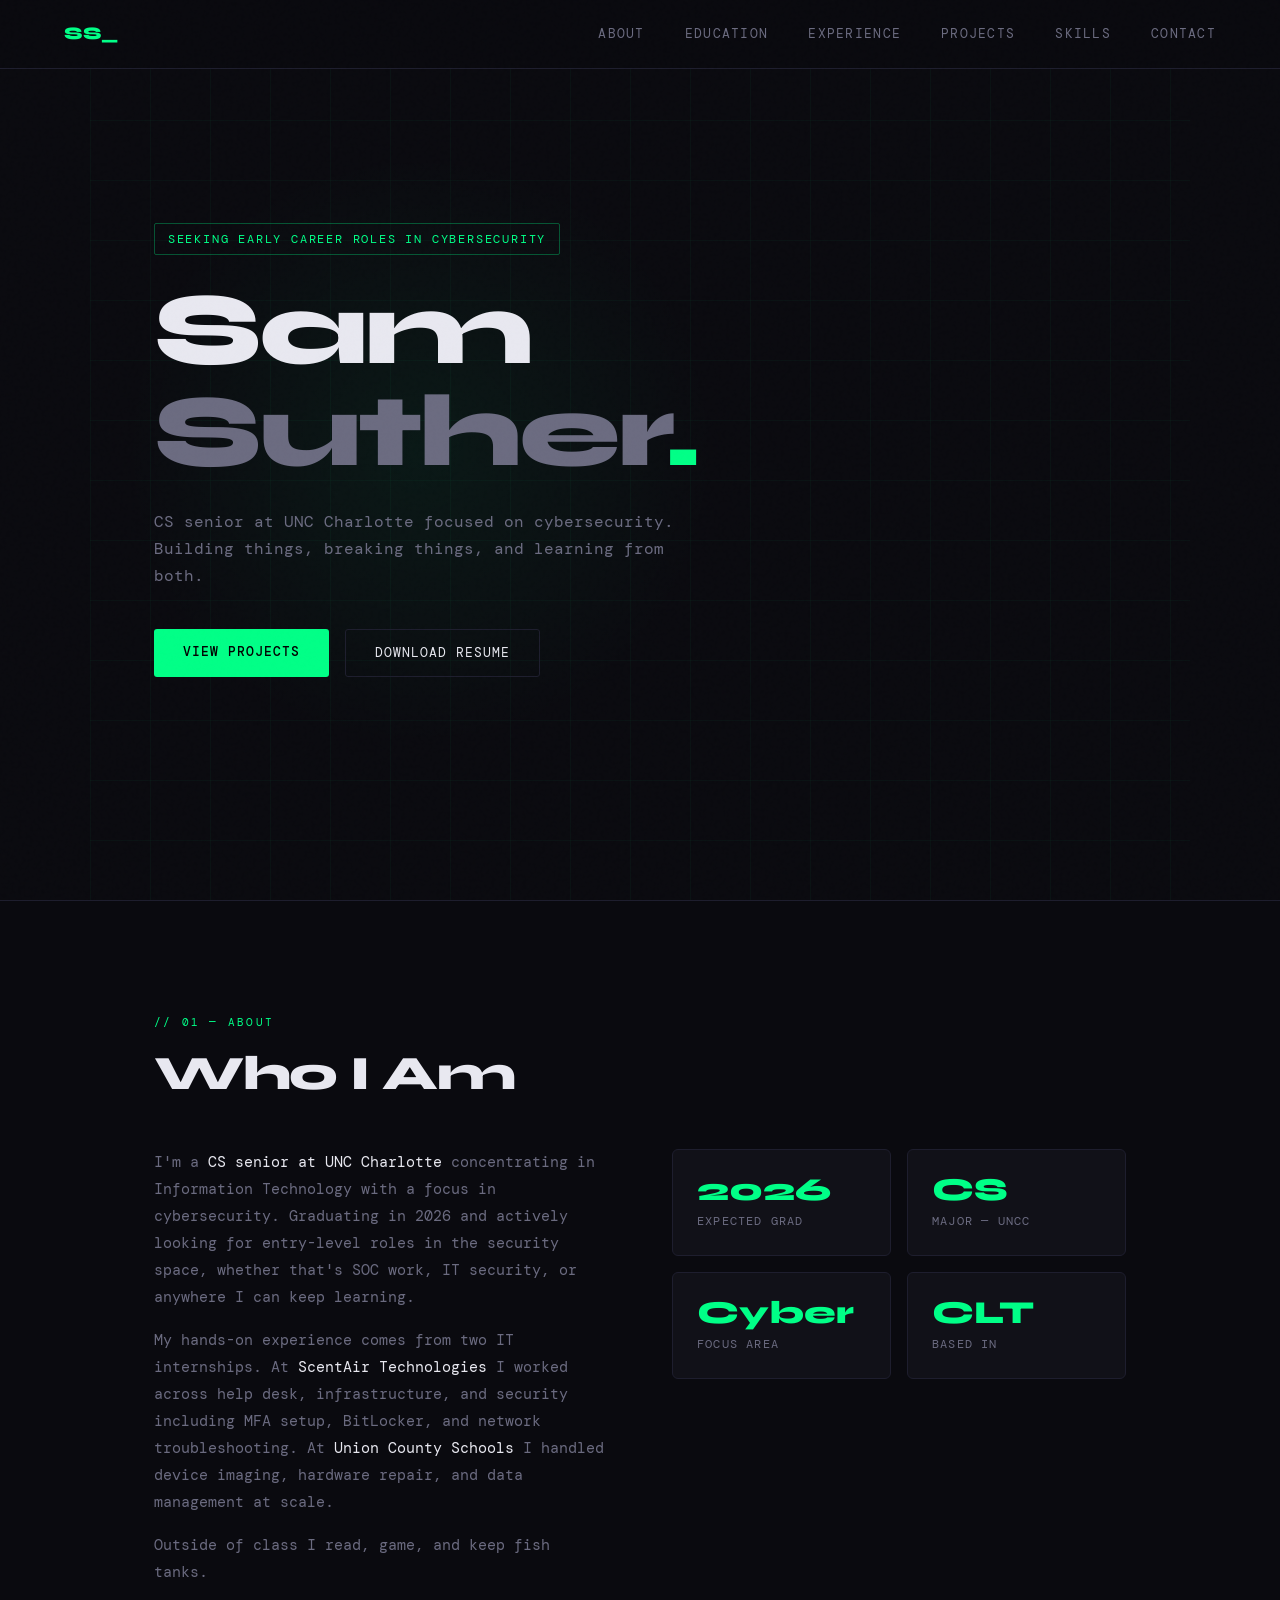
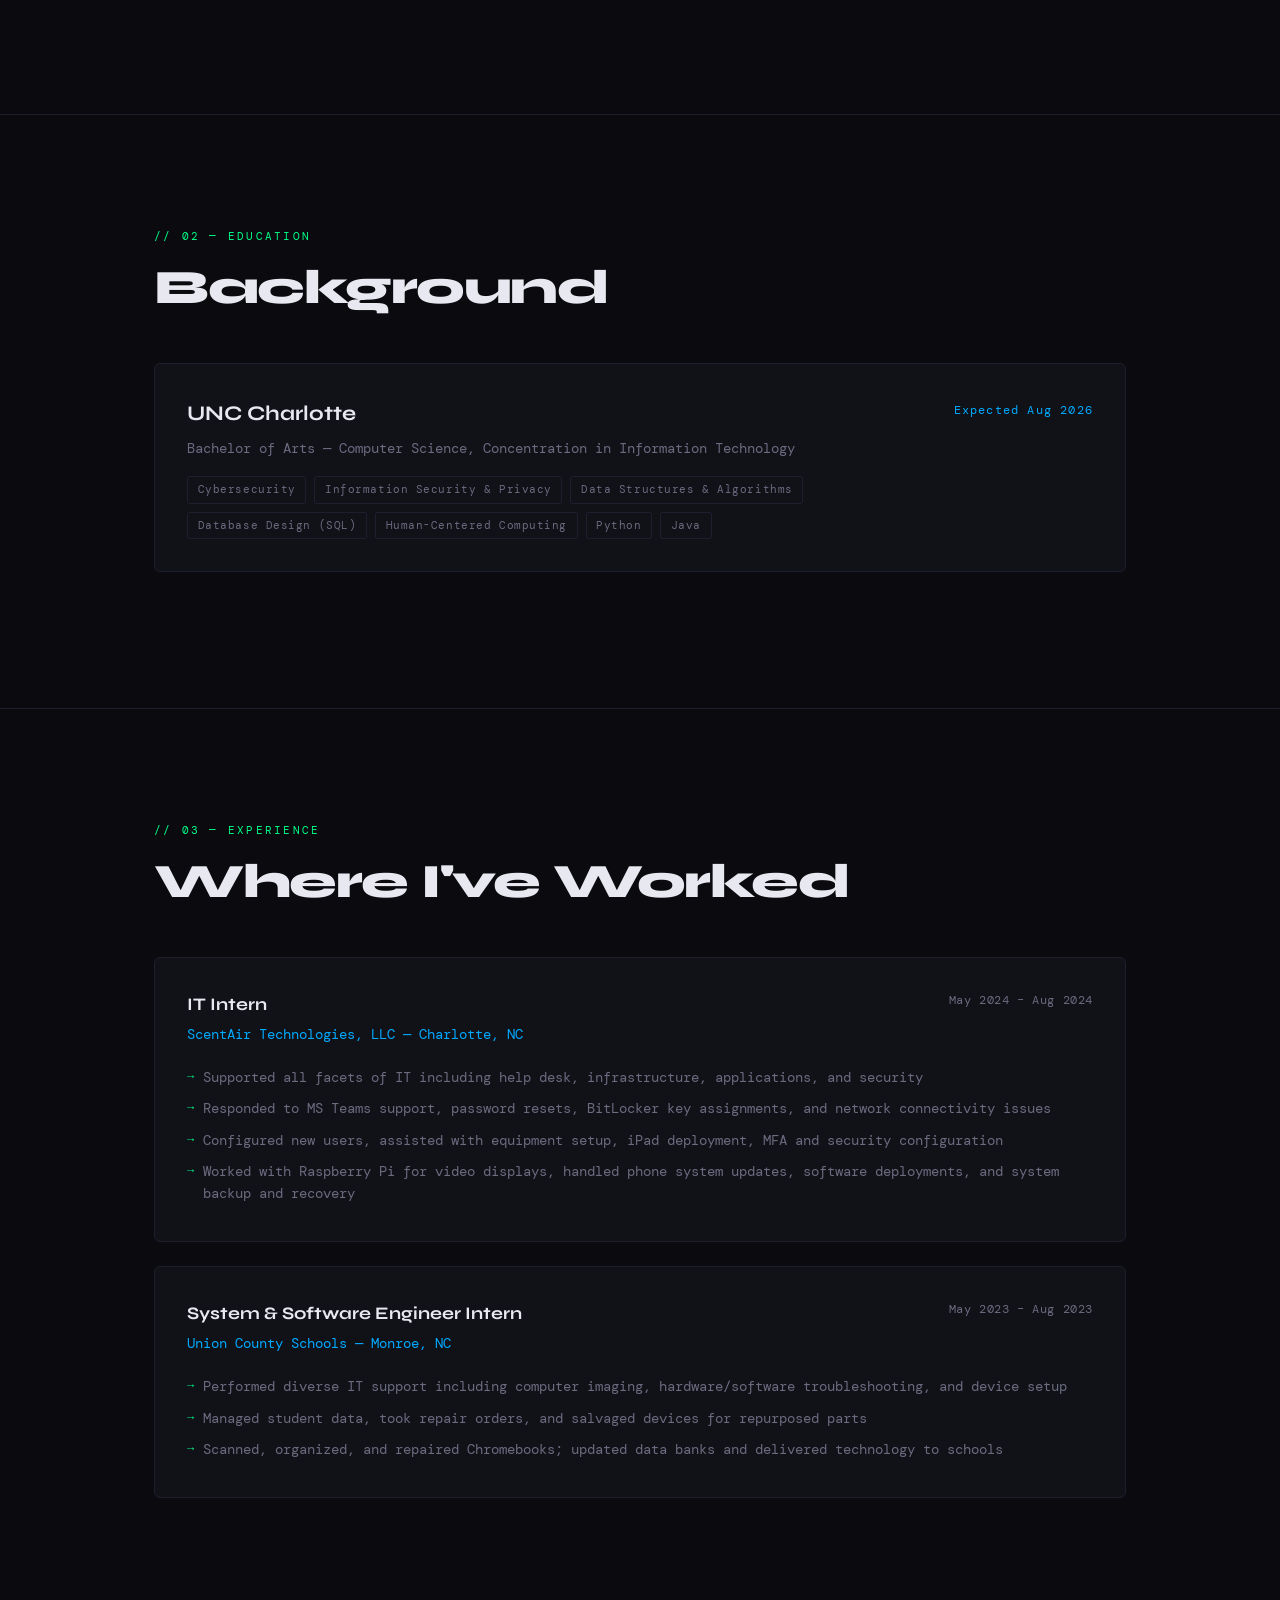
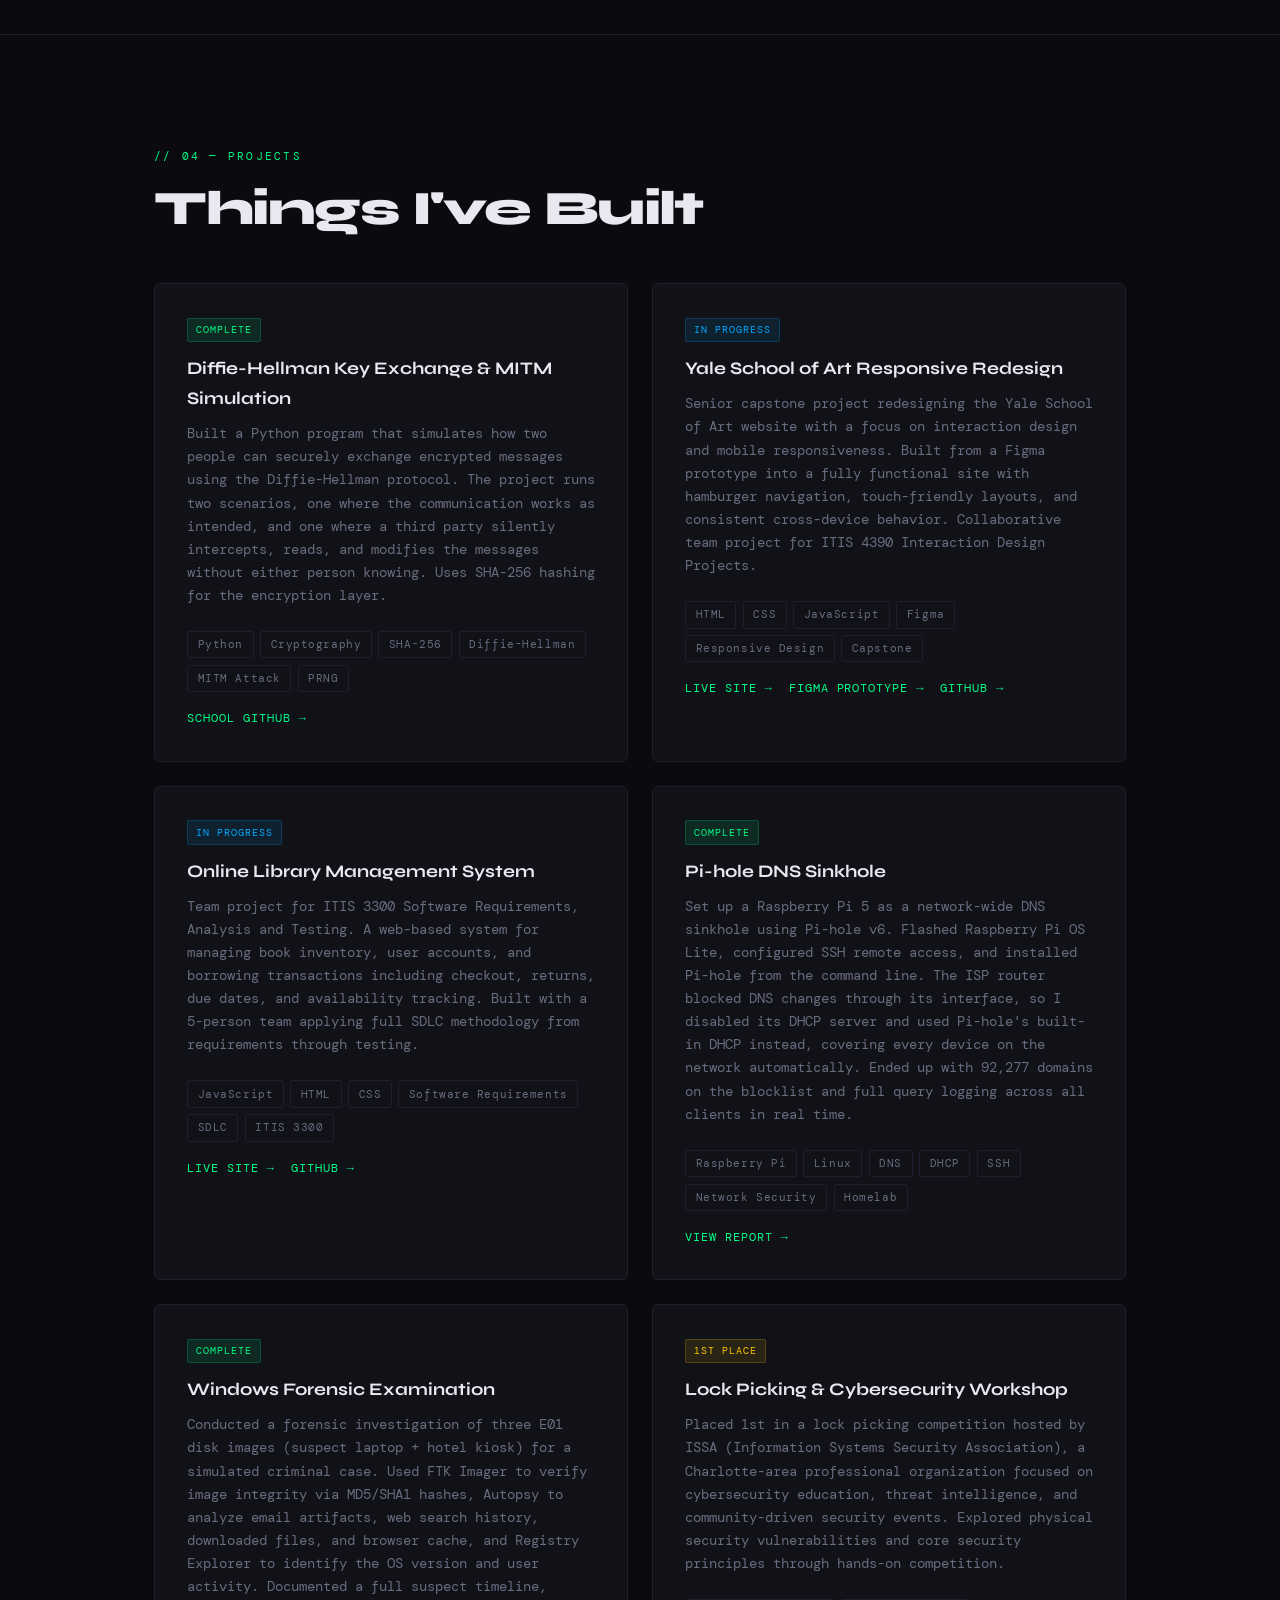
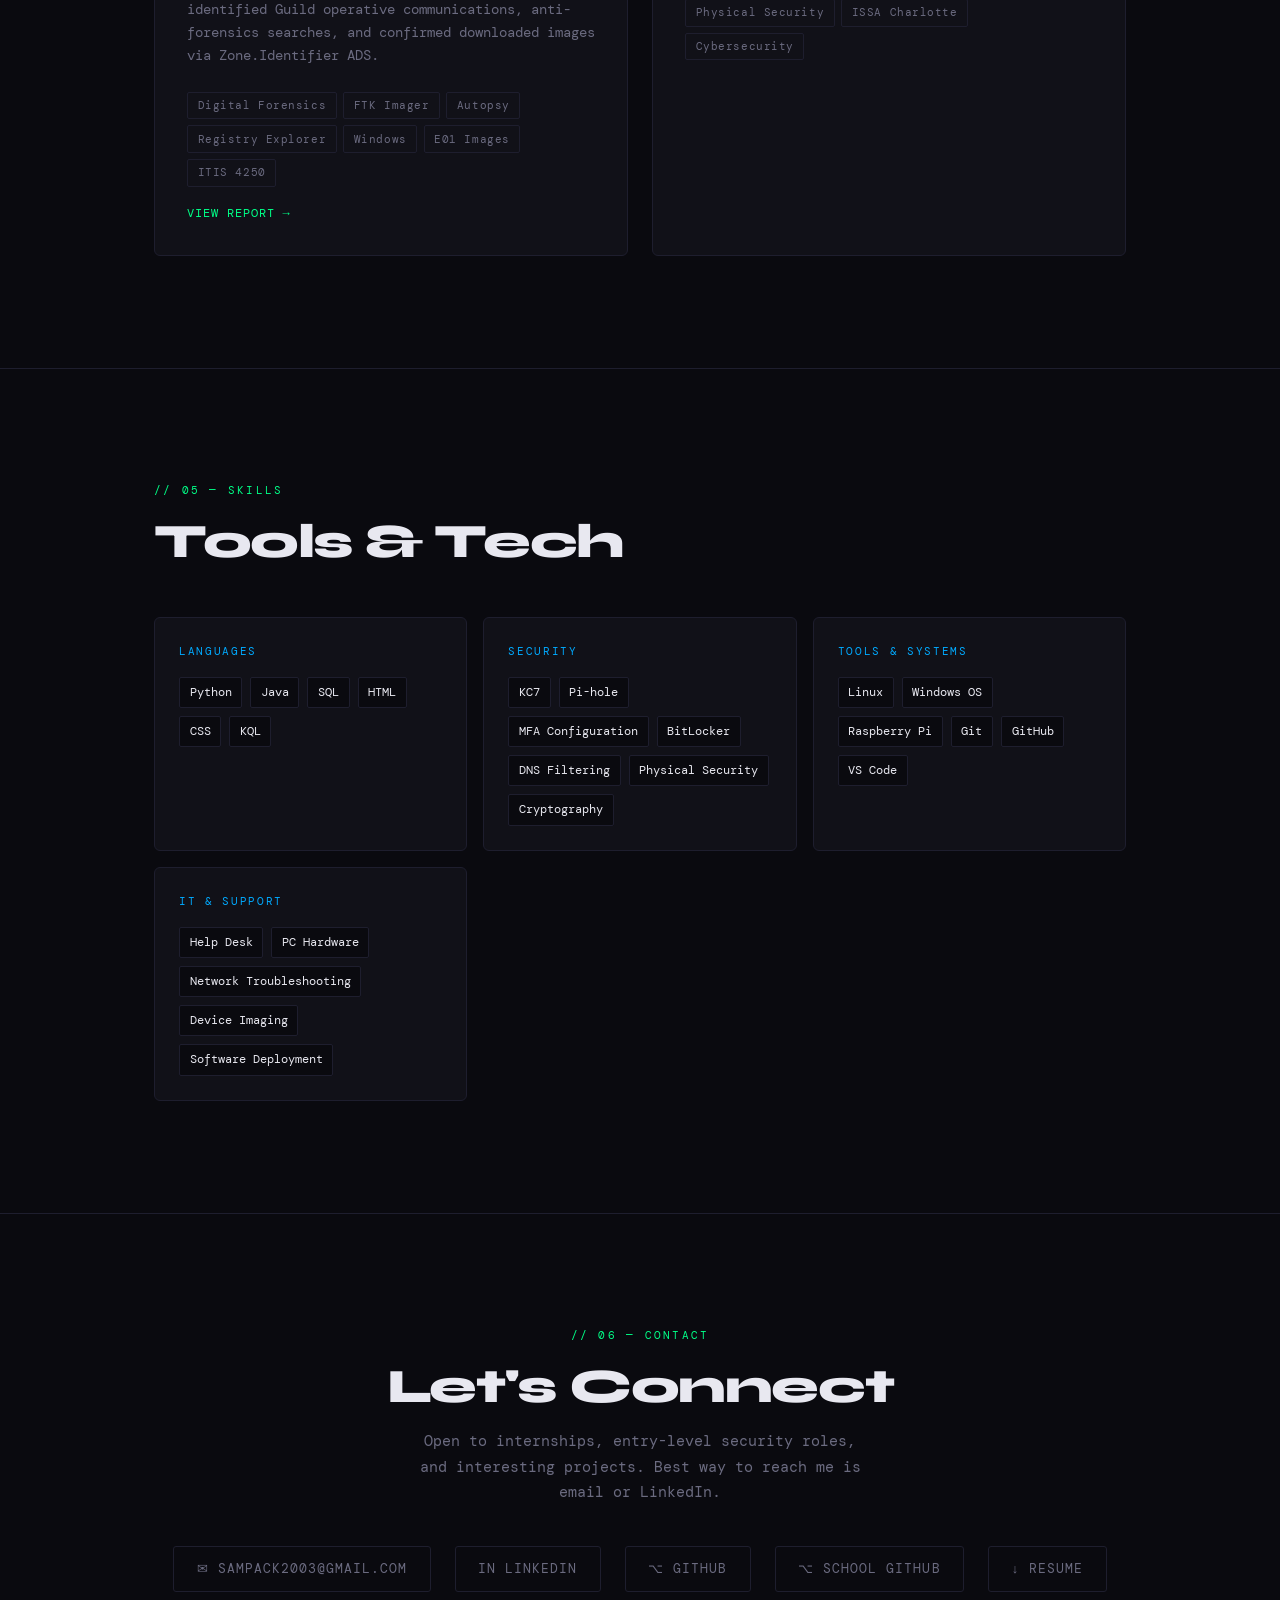
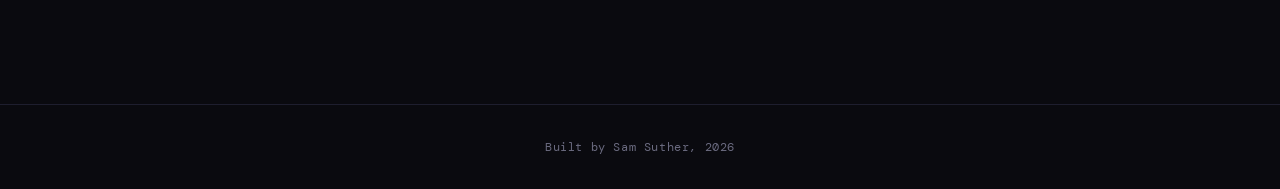
==== commit 91b9a9b2: "Complete Pi-hole card with real report and updated description - Mark Pi-hole project as complete - " ====
--- a/index.html
+++ b/index.html
@@ -356,17 +356,22 @@
       </div>
 
       <div class="project-card reveal">
-        <div class="project-badge badge-progress">In Progress</div>
+        <div class="project-badge badge-complete">Complete</div>
         <div class="project-title">Pi-hole DNS Sinkhole</div>
         <div class="project-desc">
-          Configuring a Raspberry Pi 5 to run Pi-hole for network-wide ad blocking and DNS filtering. Gaining hands-on experience in Linux administration and network security through a home lab setup.
+          Set up a Raspberry Pi 5 as a network-wide DNS sinkhole using Pi-hole v6. Flashed Raspberry Pi OS Lite, configured SSH remote access, and installed Pi-hole from the command line. The ISP router blocked DNS changes through its interface, so I disabled its DHCP server and used Pi-hole's built-in DHCP instead, covering every device on the network automatically. Ended up with 92,277 domains on the blocklist and full query logging across all clients in real time.
         </div>
         <div class="project-tags">
           <span class="tag">Raspberry Pi</span>
           <span class="tag">Linux</span>
           <span class="tag">DNS</span>
+          <span class="tag">DHCP</span>
+          <span class="tag">SSH</span>
           <span class="tag">Network Security</span>
           <span class="tag">Homelab</span>
+        </div>
+        <div class="project-links">
+          <a href="pihole_report.pdf" target="_blank">View Report →</a>
         </div>
       </div>
 
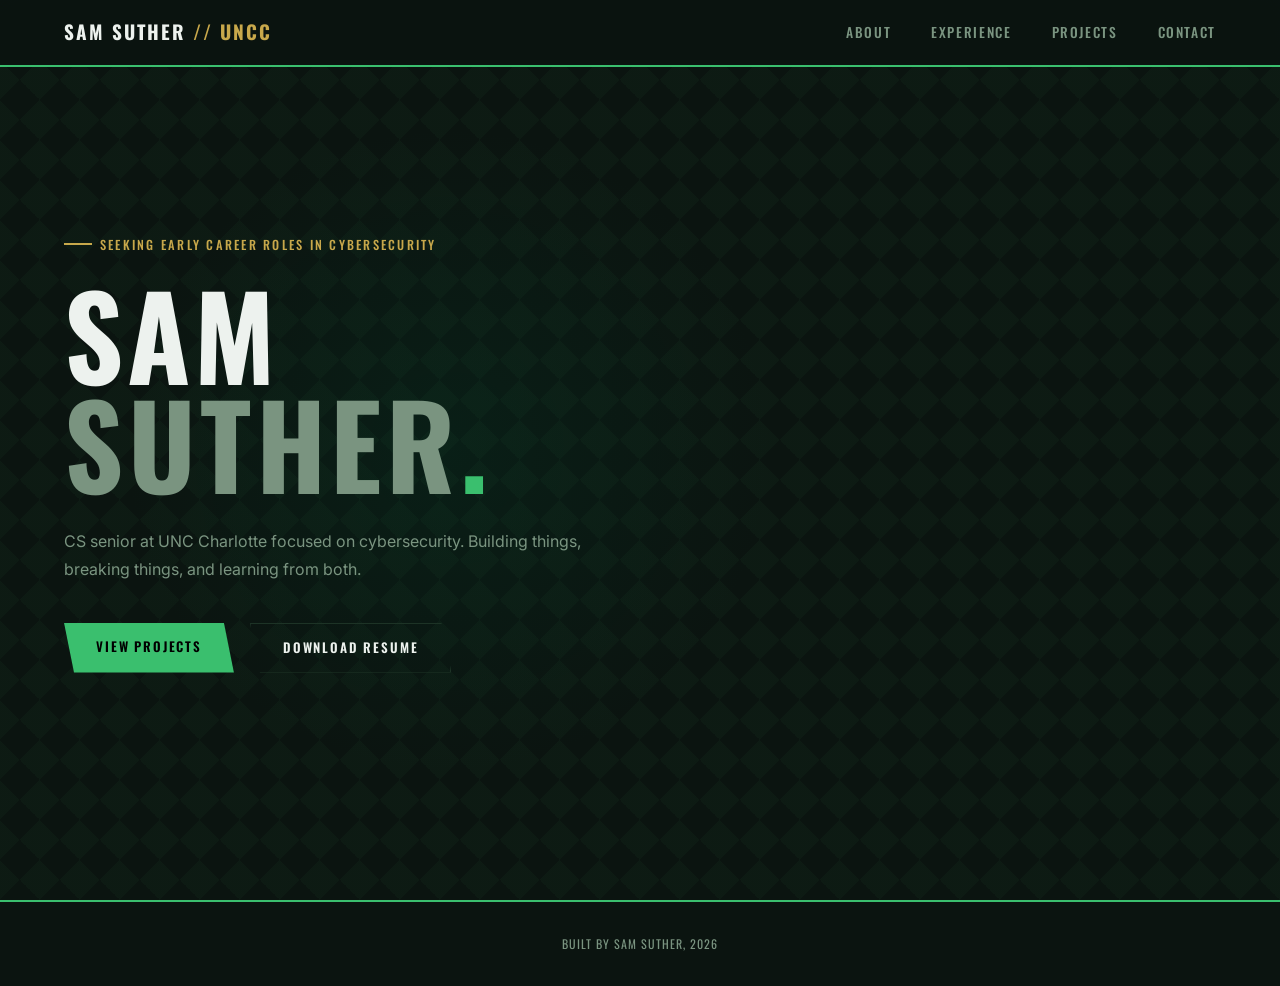
==== commit c9913b98: "Redesign to multi-page UNC Charlotte theme - Split single-page into 5 pages: Home, About, Experience" ====
--- a/index.html
+++ b/index.html
@@ -4,60 +4,8 @@
   <meta charset="UTF-8" />
   <meta name="viewport" content="width=device-width, initial-scale=1.0"/>
   <title>Sam Suther — Cybersecurity & CS</title>
-  <link href="https://fonts.googleapis.com/css2?family=Syne:wght@400;600;700;800&family=DM+Mono:wght@300;400;500&display=swap" rel="stylesheet"/>
+  <link rel="stylesheet" href="styles.css"/>
   <style>
-    :root {
-      --bg: #0a0a0f;
-      --surface: #111118;
-      --border: #1e1e2e;
-      --accent: #00ff87;
-      --accent2: #0af;
-      --text: #e8e8f0;
-      --muted: #6b6b80;
-      --font-head: 'Syne', sans-serif;
-      --font-mono: 'DM Mono', monospace;
-    }
-
-    *, *::before, *::after { box-sizing: border-box; margin: 0; padding: 0; }
-    html { scroll-behavior: smooth; }
-
-    body {
-      background: var(--bg);
-      color: var(--text);
-      font-family: var(--font-mono);
-      font-size: 15px;
-      line-height: 1.7;
-      overflow-x: hidden;
-    }
-
-    body::before {
-      content: '';
-      position: fixed;
-      inset: 0;
-      background-image: url("data:image/svg+xml,%3Csvg viewBox='0 0 256 256' xmlns='http://www.w3.org/2000/svg'%3E%3Cfilter id='noise'%3E%3CfeTurbulence type='fractalNoise' baseFrequency='0.9' numOctaves='4' stitchTiles='stitch'/%3E%3C/filter%3E%3Crect width='100%25' height='100%25' filter='url(%23noise)' opacity='0.04'/%3E%3C/svg%3E");
-      pointer-events: none;
-      z-index: 999;
-      opacity: 0.4;
-    }
-
-    nav {
-      position: fixed;
-      top: 0; left: 0; right: 0;
-      z-index: 100;
-      display: flex;
-      justify-content: space-between;
-      align-items: center;
-      padding: 1.2rem 4rem;
-      background: rgba(10,10,15,0.85);
-      backdrop-filter: blur(12px);
-      border-bottom: 1px solid var(--border);
-    }
-
-    .nav-logo { font-family: var(--font-head); font-weight: 800; font-size: 1.1rem; color: var(--accent); letter-spacing: -0.02em; }
-    .nav-links { display: flex; gap: 2.5rem; list-style: none; }
-    .nav-links a { color: var(--muted); text-decoration: none; font-size: 0.8rem; letter-spacing: 0.1em; text-transform: uppercase; transition: color 0.2s; }
-    .nav-links a:hover { color: var(--accent); }
-
     #hero {
       min-height: 100vh;
       display: flex;
@@ -66,416 +14,88 @@
       position: relative;
       overflow: hidden;
     }
-
-    .hero-grid {
+    .hero-bg {
       position: absolute; inset: 0;
-      background-image: linear-gradient(rgba(0,255,135,0.03) 1px, transparent 1px), linear-gradient(90deg, rgba(0,255,135,0.03) 1px, transparent 1px);
-      background-size: 60px 60px;
+      background-image:
+        linear-gradient(135deg, rgba(58,191,110,0.04) 25%, transparent 25%),
+        linear-gradient(225deg, rgba(58,191,110,0.04) 25%, transparent 25%),
+        linear-gradient(315deg, rgba(58,191,110,0.04) 25%, transparent 25%),
+        linear-gradient(45deg, rgba(58,191,110,0.04) 25%, transparent 25%);
+      background-size: 40px 40px;
     }
-
     .hero-glow {
-      position: absolute; width: 600px; height: 600px; border-radius: 50%;
-      background: radial-gradient(circle, rgba(0,255,135,0.06) 0%, transparent 70%);
-      top: 50%; left: 30%; transform: translate(-50%, -50%); pointer-events: none;
+      position: absolute; width: 700px; height: 700px; border-radius: 50%;
+      background: radial-gradient(circle, rgba(0,80,53,0.18) 0%, transparent 65%);
+      top: 50%; left: 35%; transform: translate(-50%, -50%); pointer-events: none;
     }
-
     .hero-content { position: relative; max-width: 900px; }
-
     .hero-tag {
-      display: inline-block; font-size: 0.75rem; letter-spacing: 0.15em; text-transform: uppercase;
-      color: var(--accent); border: 1px solid rgba(0,255,135,0.3); padding: 0.3rem 0.8rem;
-      border-radius: 2px; margin-bottom: 1.5rem; animation: fadeUp 0.6s ease both;
+      display: inline-flex;
+      align-items: center;
+      gap: 0.5rem;
+      font-family: 'Oswald', sans-serif;
+      font-size: 0.78rem;
+      letter-spacing: 0.18em;
+      text-transform: uppercase;
+      font-weight: 500;
+      color: var(--accent2);
+      margin-bottom: 1.5rem;
+      animation: fadeUp 0.6s ease both;
     }
-
-    h1 { font-family: var(--font-head); font-size: clamp(3rem, 8vw, 6.5rem); font-weight: 800; line-height: 1.0; letter-spacing: -0.03em; animation: fadeUp 0.6s 0.1s ease both; }
+    .hero-tag::before {
+      content: '';
+      display: inline-block;
+      width: 28px; height: 2px;
+      background: var(--accent2);
+    }
+    h1 {
+      font-family: 'Oswald', sans-serif;
+      font-size: clamp(3.5rem, 9vw, 7.5rem);
+      font-weight: 700;
+      line-height: 0.95;
+      letter-spacing: 0.04em;
+      text-transform: uppercase;
+      animation: fadeUp 0.6s 0.1s ease both;
+    }
     h1 .dim { color: var(--muted); }
     h1 .accent { color: var(--accent); }
-
-    .hero-sub { margin-top: 1.5rem; font-size: 1rem; color: var(--muted); max-width: 520px; animation: fadeUp 0.6s 0.2s ease both; }
+    .hero-sub {
+      margin-top: 1.8rem;
+      font-size: 1rem;
+      color: var(--muted);
+      max-width: 520px;
+      line-height: 1.75;
+      animation: fadeUp 0.6s 0.2s ease both;
+    }
     .hero-cta { margin-top: 2.5rem; display: flex; gap: 1rem; flex-wrap: wrap; animation: fadeUp 0.6s 0.3s ease both; }
-
-    .btn { padding: 0.75rem 1.8rem; font-family: var(--font-mono); font-size: 0.8rem; letter-spacing: 0.08em; text-transform: uppercase; text-decoration: none; border-radius: 3px; transition: all 0.2s; cursor: pointer; border: none; }
-    .btn-primary { background: var(--accent); color: #000; font-weight: 500; }
-    .btn-primary:hover { background: #fff; transform: translateY(-2px); }
-    .btn-ghost { background: transparent; color: var(--text); border: 1px solid var(--border); }
-    .btn-ghost:hover { border-color: var(--accent); color: var(--accent); transform: translateY(-2px); }
-
-    section { padding: 7rem 4rem; max-width: 1100px; margin: 0 auto; }
-    .section-label { font-size: 0.7rem; letter-spacing: 0.2em; text-transform: uppercase; color: var(--accent); margin-bottom: 1rem; }
-    h2 { font-family: var(--font-head); font-size: clamp(2rem, 4vw, 3rem); font-weight: 800; letter-spacing: -0.03em; margin-bottom: 3rem; line-height: 1.1; }
-    .divider { width: 100%; height: 1px; background: var(--border); margin: 0; }
-
-    .about-grid { display: grid; grid-template-columns: 1fr 1fr; gap: 4rem; align-items: start; }
-    .about-text p { color: var(--muted); margin-bottom: 1rem; line-height: 1.8; }
-    .about-text p span { color: var(--text); }
-    .about-stats { display: grid; grid-template-columns: 1fr 1fr; gap: 1rem; }
-
-    .stat-card { background: var(--surface); border: 1px solid var(--border); border-radius: 6px; padding: 1.5rem; transition: border-color 0.2s; }
-    .stat-card:hover { border-color: var(--accent); }
-    .stat-number { font-family: var(--font-head); font-size: 2rem; font-weight: 800; color: var(--accent); line-height: 1; }
-    .stat-label { font-size: 0.75rem; color: var(--muted); margin-top: 0.3rem; text-transform: uppercase; letter-spacing: 0.1em; }
-
-    .edu-card { background: var(--surface); border: 1px solid var(--border); border-radius: 6px; padding: 2rem; display: flex; justify-content: space-between; align-items: flex-start; gap: 2rem; transition: border-color 0.2s; margin-bottom: 1.5rem; }
-    .edu-card:hover { border-color: var(--accent2); }
-    .edu-school { font-family: var(--font-head); font-size: 1.3rem; font-weight: 700; }
-    .edu-degree { color: var(--muted); margin-top: 0.3rem; font-size: 0.9rem; }
-    .edu-year { font-size: 0.75rem; color: var(--accent2); letter-spacing: 0.1em; white-space: nowrap; margin-top: 0.3rem; }
-    .edu-tags { display: flex; flex-wrap: wrap; gap: 0.5rem; margin-top: 1rem; }
-    .tag { font-size: 0.7rem; padding: 0.2rem 0.6rem; border: 1px solid var(--border); border-radius: 2px; color: var(--muted); letter-spacing: 0.05em; }
-
-    .exp-card { background: var(--surface); border: 1px solid var(--border); border-radius: 6px; padding: 2rem; margin-bottom: 1.5rem; transition: border-color 0.2s; }
-    .exp-card:hover { border-color: var(--accent); }
-    .exp-header { display: flex; justify-content: space-between; align-items: flex-start; gap: 1rem; margin-bottom: 1rem; }
-    .exp-role { font-family: var(--font-head); font-size: 1.1rem; font-weight: 700; }
-    .exp-company { color: var(--accent2); font-size: 0.85rem; margin-top: 0.2rem; }
-    .exp-date { font-size: 0.75rem; color: var(--muted); white-space: nowrap; letter-spacing: 0.05em; }
-    .exp-bullets { list-style: none; }
-    .exp-bullets li { color: var(--muted); font-size: 0.85rem; padding: 0.3rem 0 0.3rem 1rem; position: relative; line-height: 1.6; }
-    .exp-bullets li::before { content: '→'; position: absolute; left: 0; color: var(--accent); font-size: 0.75rem; }
-
-    .projects-grid { display: grid; grid-template-columns: repeat(auto-fill, minmax(320px, 1fr)); gap: 1.5rem; }
-    .project-card { background: var(--surface); border: 1px solid var(--border); border-radius: 6px; padding: 2rem; transition: all 0.25s; position: relative; overflow: hidden; }
-    .project-card::before { content: ''; position: absolute; top: 0; left: 0; right: 0; height: 2px; background: linear-gradient(90deg, var(--accent), var(--accent2)); transform: scaleX(0); transform-origin: left; transition: transform 0.3s; }
-    .project-card:hover { transform: translateY(-4px); }
-    .project-card:hover::before { transform: scaleX(1); }
-
-    .project-badge { display: inline-block; font-size: 0.65rem; padding: 0.15rem 0.5rem; border-radius: 2px; margin-bottom: 0.75rem; letter-spacing: 0.1em; text-transform: uppercase; }
-    .badge-progress { background: rgba(0,170,255,0.1); color: var(--accent2); border: 1px solid rgba(0,170,255,0.2); }
-    .badge-complete { background: rgba(0,255,135,0.1); color: var(--accent); border: 1px solid rgba(0,255,135,0.2); }
-    .badge-award { background: rgba(255,200,0,0.1); color: #ffc800; border: 1px solid rgba(255,200,0,0.2); }
-
-    .project-title { font-family: var(--font-head); font-size: 1.1rem; font-weight: 700; margin-bottom: 0.5rem; }
-    .project-desc { color: var(--muted); font-size: 0.85rem; line-height: 1.7; margin-bottom: 1.5rem; }
-    .project-tags { display: flex; flex-wrap: wrap; gap: 0.4rem; margin-bottom: 1rem; }
-    .project-links { display: flex; gap: 1rem; }
-    .project-links a { font-size: 0.75rem; letter-spacing: 0.08em; text-transform: uppercase; text-decoration: none; color: var(--accent); transition: opacity 0.2s; }
-    .project-links a:hover { opacity: 0.7; }
-
-    .skills-grid { display: grid; grid-template-columns: repeat(auto-fill, minmax(240px, 1fr)); gap: 1rem; }
-    .skill-group { background: var(--surface); border: 1px solid var(--border); border-radius: 6px; padding: 1.5rem; }
-    .skill-group-title { font-size: 0.7rem; text-transform: uppercase; letter-spacing: 0.15em; color: var(--accent2); margin-bottom: 1rem; }
-    .skill-list { display: flex; flex-wrap: wrap; gap: 0.5rem; }
-    .skill-item { font-size: 0.78rem; padding: 0.25rem 0.6rem; background: var(--bg); border: 1px solid var(--border); border-radius: 2px; color: var(--text); }
-
-    #contact { text-align: center; }
-    #contact h2 { margin-bottom: 1rem; }
-    .contact-sub { color: var(--muted); margin-bottom: 2.5rem; max-width: 460px; margin-left: auto; margin-right: auto; }
-    .contact-links { display: flex; justify-content: center; gap: 1.5rem; flex-wrap: wrap; }
-    .contact-link { display: flex; align-items: center; gap: 0.5rem; font-size: 0.8rem; letter-spacing: 0.08em; text-transform: uppercase; text-decoration: none; color: var(--muted); border: 1px solid var(--border); padding: 0.7rem 1.4rem; border-radius: 3px; transition: all 0.2s; }
-    .contact-link:hover { color: var(--accent); border-color: var(--accent); }
-
-    footer { text-align: center; padding: 2rem; color: var(--muted); font-size: 0.75rem; border-top: 1px solid var(--border); letter-spacing: 0.05em; }
-
-    @keyframes fadeUp { from { opacity: 0; transform: translateY(20px); } to { opacity: 1; transform: translateY(0); } }
-    .reveal { opacity: 0; transform: translateY(24px); transition: opacity 0.6s ease, transform 0.6s ease; }
-    .reveal.visible { opacity: 1; transform: translateY(0); }
-
     @media (max-width: 768px) {
-      nav { padding: 1rem 1.5rem; }
-      #hero, section { padding-left: 1.5rem; padding-right: 1.5rem; }
-      .about-grid { grid-template-columns: 1fr; gap: 2rem; }
-      .nav-links { display: none; }
-      .edu-card, .exp-header { flex-direction: column; }
+      #hero { padding: 0 1.5rem; }
     }
   </style>
 </head>
 <body>
 
   <nav>
-    <div class="nav-logo">SS_</div>
+    <a href="index.html" class="nav-logo">Sam Suther <span>// UNCC</span></a>
     <ul class="nav-links">
-      <li><a href="#about">About</a></li>
-      <li><a href="#education">Education</a></li>
-      <li><a href="#experience">Experience</a></li>
-      <li><a href="#projects">Projects</a></li>
-      <li><a href="#skills">Skills</a></li>
-      <li><a href="#contact">Contact</a></li>
+      <li><a href="about.html">About</a></li>
+      <li><a href="experience.html">Experience</a></li>
+      <li><a href="projects.html">Projects</a></li>
+      <li><a href="contact.html">Contact</a></li>
     </ul>
   </nav>
 
   <section id="hero">
-    <div class="hero-grid"></div>
+    <div class="hero-bg"></div>
     <div class="hero-glow"></div>
     <div class="hero-content">
       <div class="hero-tag">Seeking Early Career Roles in Cybersecurity</div>
       <h1>Sam<br><span class="dim">Suther</span><span class="accent">.</span></h1>
       <p class="hero-sub">CS senior at UNC Charlotte focused on cybersecurity. Building things, breaking things, and learning from both.</p>
       <div class="hero-cta">
-        <a href="#projects" class="btn btn-primary">View Projects</a>
+        <a href="projects.html" class="btn btn-primary">View Projects</a>
         <a href="Samuel%20Suther%20Resume%202-11-26.pdf" download target="_blank" class="btn btn-ghost">Download Resume</a>
       </div>
-    </div>
-  </section>
-
-  <div class="divider"></div>
-
-  <section id="about">
-    <div class="section-label">// 01 — About</div>
-    <h2>Who I Am</h2>
-    <div class="about-grid reveal">
-      <div class="about-text">
-        <p>I'm a <span>CS senior at UNC Charlotte</span> concentrating in Information Technology with a focus in cybersecurity. Graduating in 2026 and actively looking for entry-level roles in the security space, whether that's SOC work, IT security, or anywhere I can keep learning.</p>
-        <p>My hands-on experience comes from two IT internships. At <span>ScentAir Technologies</span> I worked across help desk, infrastructure, and security including MFA setup, BitLocker, and network troubleshooting. At <span>Union County Schools</span> I handled device imaging, hardware repair, and data management at scale.</p>
-        <p>Outside of class I read, game, and keep fish tanks.</p>
-      </div>
-      <div class="about-stats">
-        <div class="stat-card"><div class="stat-number">2026</div><div class="stat-label">Expected Grad</div></div>
-        <div class="stat-card"><div class="stat-number">CS</div><div class="stat-label">Major — UNCC</div></div>
-        <div class="stat-card"><div class="stat-number">Cyber</div><div class="stat-label">Focus Area</div></div>
-        <div class="stat-card"><div class="stat-number">CLT</div><div class="stat-label">Based In</div></div>
-      </div>
-    </div>
-  </section>
-
-  <div class="divider"></div>
-
-  <section id="education">
-    <div class="section-label">// 02 — Education</div>
-    <h2>Background</h2>
-    <div class="edu-card reveal">
-      <div>
-        <div class="edu-school">UNC Charlotte</div>
-        <div class="edu-degree">Bachelor of Arts — Computer Science, Concentration in Information Technology</div>
-        <div class="edu-tags">
-          <span class="tag">Cybersecurity</span>
-          <span class="tag">Information Security & Privacy</span>
-          <span class="tag">Data Structures & Algorithms</span>
-          <span class="tag">Database Design (SQL)</span>
-          <span class="tag">Human-Centered Computing</span>
-          <span class="tag">Python</span>
-          <span class="tag">Java</span>
-        </div>
-      </div>
-      <div style="text-align:right; flex-shrink:0;"><div class="edu-year">Expected Aug 2026</div></div>
-    </div>
-  </section>
-
-  <div class="divider"></div>
-
-  <section id="experience">
-    <div class="section-label">// 03 — Experience</div>
-    <h2>Where I've Worked</h2>
-
-    <div class="exp-card reveal">
-      <div class="exp-header">
-        <div>
-          <div class="exp-role">IT Intern</div>
-          <div class="exp-company">ScentAir Technologies, LLC — Charlotte, NC</div>
-        </div>
-        <div class="exp-date">May 2024 – Aug 2024</div>
-      </div>
-      <ul class="exp-bullets">
-        <li>Supported all facets of IT including help desk, infrastructure, applications, and security</li>
-        <li>Responded to MS Teams support, password resets, BitLocker key assignments, and network connectivity issues</li>
-        <li>Configured new users, assisted with equipment setup, iPad deployment, MFA and security configuration</li>
-        <li>Worked with Raspberry Pi for video displays, handled phone system updates, software deployments, and system backup and recovery</li>
-      </ul>
-    </div>
-
-    <div class="exp-card reveal">
-      <div class="exp-header">
-        <div>
-          <div class="exp-role">System & Software Engineer Intern</div>
-          <div class="exp-company">Union County Schools — Monroe, NC</div>
-        </div>
-        <div class="exp-date">May 2023 – Aug 2023</div>
-      </div>
-      <ul class="exp-bullets">
-        <li>Performed diverse IT support including computer imaging, hardware/software troubleshooting, and device setup</li>
-        <li>Managed student data, took repair orders, and salvaged devices for repurposed parts</li>
-        <li>Scanned, organized, and repaired Chromebooks; updated data banks and delivered technology to schools</li>
-      </ul>
-    </div>
-  </section>
-
-  <div class="divider"></div>
-
-  <section id="projects">
-    <div class="section-label">// 04 — Projects</div>
-    <h2>Things I've Built</h2>
-    <div class="projects-grid">
-
-      <div class="project-card reveal">
-        <div class="project-badge badge-complete">Complete</div>
-        <div class="project-title">Diffie-Hellman Key Exchange & MITM Simulation</div>
-        <div class="project-desc">
-          Built a Python program that simulates how two people can securely exchange encrypted messages using the Diffie-Hellman protocol. The project runs two scenarios, one where the communication works as intended, and one where a third party silently intercepts, reads, and modifies the messages without either person knowing. Uses SHA-256 hashing for the encryption layer.
-        </div>
-        <div class="project-tags">
-          <span class="tag">Python</span>
-          <span class="tag">Cryptography</span>
-          <span class="tag">SHA-256</span>
-          <span class="tag">Diffie-Hellman</span>
-          <span class="tag">MITM Attack</span>
-          <span class="tag">PRNG</span>
-        </div>
-        <div class="project-links">
-          <a href="https://github.com/ssuther6-ops" target="_blank">School GitHub →</a>
-        </div>
-      </div>
-
-      <div class="project-card reveal">
-        <div class="project-badge badge-progress">In Progress</div>
-        <div class="project-title">Yale School of Art Responsive Redesign</div>
-        <div class="project-desc">
-          Senior capstone project redesigning the Yale School of Art website with a focus on interaction design and mobile responsiveness. Built from a Figma prototype into a fully functional site with hamburger navigation, touch-friendly layouts, and consistent cross-device behavior. Collaborative team project for ITIS 4390 Interaction Design Projects.
-        </div>
-        <div class="project-tags">
-          <span class="tag">HTML</span>
-          <span class="tag">CSS</span>
-          <span class="tag">JavaScript</span>
-          <span class="tag">Figma</span>
-          <span class="tag">Responsive Design</span>
-          <span class="tag">Capstone</span>
-        </div>
-        <div class="project-links">
-          <a href="https://giancarlopretell.github.io/Interaction-Design-Capstone/" target="_blank">Live Site →</a>
-          <a href="https://www.figma.com/proto/fqoenoO4JaLWZZ7y0kLSSS/Assignment-7?node-id=43-426&starting-point-node-id=43%3A426" target="_blank">Figma Prototype →</a>
-          <a href="https://github.com/GiancarloPretell/Interaction-Design-Capstone" target="_blank">GitHub →</a>
-        </div>
-      </div>
-
-      <div class="project-card reveal">
-        <div class="project-badge badge-progress">In Progress</div>
-        <div class="project-title">Online Library Management System</div>
-        <div class="project-desc">
-          Team project for ITIS 3300 Software Requirements, Analysis and Testing. A web-based system for managing book inventory, user accounts, and borrowing transactions including checkout, returns, due dates, and availability tracking. Built with a 5-person team applying full SDLC methodology from requirements through testing.
-        </div>
-        <div class="project-tags">
-          <span class="tag">JavaScript</span>
-          <span class="tag">HTML</span>
-          <span class="tag">CSS</span>
-          <span class="tag">Software Requirements</span>
-          <span class="tag">SDLC</span>
-          <span class="tag">ITIS 3300</span>
-        </div>
-        <div class="project-links">
-          <a href="https://ssuther6-ops.github.io/ITIS3300-Panthers/" target="_blank">Live Site →</a>
-          <a href="https://github.com/ssuther6-ops/ITIS3300-Panthers" target="_blank">GitHub →</a>
-        </div>
-      </div>
-
-      <div class="project-card reveal">
-        <div class="project-badge badge-complete">Complete</div>
-        <div class="project-title">Pi-hole DNS Sinkhole</div>
-        <div class="project-desc">
-          Set up a Raspberry Pi 5 as a network-wide DNS sinkhole using Pi-hole v6. Flashed Raspberry Pi OS Lite, configured SSH remote access, and installed Pi-hole from the command line. The ISP router blocked DNS changes through its interface, so I disabled its DHCP server and used Pi-hole's built-in DHCP instead, covering every device on the network automatically. Ended up with 92,277 domains on the blocklist and full query logging across all clients in real time.
-        </div>
-        <div class="project-tags">
-          <span class="tag">Raspberry Pi</span>
-          <span class="tag">Linux</span>
-          <span class="tag">DNS</span>
-          <span class="tag">DHCP</span>
-          <span class="tag">SSH</span>
-          <span class="tag">Network Security</span>
-          <span class="tag">Homelab</span>
-        </div>
-        <div class="project-links">
-          <a href="pihole_report.pdf" target="_blank">View Report →</a>
-        </div>
-      </div>
-
-      <div class="project-card reveal">
-        <div class="project-badge badge-complete">Complete</div>
-        <div class="project-title">Windows Forensic Examination</div>
-        <div class="project-desc">
-          Conducted a forensic investigation of three E01 disk images (suspect laptop + hotel kiosk) for a simulated criminal case. Used FTK Imager to verify image integrity via MD5/SHA1 hashes, Autopsy to analyze email artifacts, web search history, downloaded files, and browser cache, and Registry Explorer to identify the OS version and user activity. Documented a full suspect timeline, identified Guild operative communications, anti-forensics searches, and confirmed downloaded images via Zone.Identifier ADS.
-        </div>
-        <div class="project-tags">
-          <span class="tag">Digital Forensics</span>
-          <span class="tag">FTK Imager</span>
-          <span class="tag">Autopsy</span>
-          <span class="tag">Registry Explorer</span>
-          <span class="tag">Windows</span>
-          <span class="tag">E01 Images</span>
-          <span class="tag">ITIS 4250</span>
-        </div>
-        <div class="project-links">
-          <a href="Lab3_Report_SamSuther.pdf" target="_blank">View Report →</a>
-        </div>
-      </div>
-
-      <div class="project-card reveal">
-        <div class="project-badge badge-award">1st Place</div>
-        <div class="project-title">Lock Picking & Cybersecurity Workshop</div>
-        <div class="project-desc">
-          Placed 1st in a lock picking competition hosted by ISSA (Information Systems Security Association), a Charlotte-area professional organization focused on cybersecurity education, threat intelligence, and community-driven security events. Explored physical security vulnerabilities and core security principles through hands-on competition.
-        </div>
-        <div class="project-tags">
-          <span class="tag">Physical Security</span>
-          <span class="tag">ISSA Charlotte</span>
-          <span class="tag">Cybersecurity</span>
-        </div>
-      </div>
-
-    </div>
-  </section>
-
-  <div class="divider"></div>
-
-  <section id="skills">
-    <div class="section-label">// 05 — Skills</div>
-    <h2>Tools & Tech</h2>
-    <div class="skills-grid reveal">
-      <div class="skill-group">
-        <div class="skill-group-title">Languages</div>
-        <div class="skill-list">
-          <span class="skill-item">Python</span>
-          <span class="skill-item">Java</span>
-          <span class="skill-item">SQL</span>
-          <span class="skill-item">HTML</span>
-          <span class="skill-item">CSS</span>
-          <span class="skill-item">KQL</span>
-        </div>
-      </div>
-      <div class="skill-group">
-        <div class="skill-group-title">Security</div>
-        <div class="skill-list">
-          <span class="skill-item">KC7</span>
-          <span class="skill-item">Pi-hole</span>
-          <span class="skill-item">MFA Configuration</span>
-          <span class="skill-item">BitLocker</span>
-          <span class="skill-item">DNS Filtering</span>
-          <span class="skill-item">Physical Security</span>
-          <span class="skill-item">Cryptography</span>
-        </div>
-      </div>
-      <div class="skill-group">
-        <div class="skill-group-title">Tools & Systems</div>
-        <div class="skill-list">
-          <span class="skill-item">Linux</span>
-          <span class="skill-item">Windows OS</span>
-          <span class="skill-item">Raspberry Pi</span>
-          <span class="skill-item">Git</span>
-          <span class="skill-item">GitHub</span>
-          <span class="skill-item">VS Code</span>
-        </div>
-      </div>
-      <div class="skill-group">
-        <div class="skill-group-title">IT & Support</div>
-        <div class="skill-list">
-          <span class="skill-item">Help Desk</span>
-          <span class="skill-item">PC Hardware</span>
-          <span class="skill-item">Network Troubleshooting</span>
-          <span class="skill-item">Device Imaging</span>
-          <span class="skill-item">Software Deployment</span>
-        </div>
-      </div>
-    </div>
-  </section>
-
-  <div class="divider"></div>
-
-  <section id="contact">
-    <div class="section-label">// 06 — Contact</div>
-    <h2>Let's Connect</h2>
-    <p class="contact-sub">Open to internships, entry-level security roles, and interesting projects. Best way to reach me is email or LinkedIn.</p>
-    <div class="contact-links reveal">
-      <a href="mailto:sampack2003@gmail.com" class="contact-link">✉ sampack2003@gmail.com</a>
-      <a href="https://www.linkedin.com/in/sam-suther-0a3704267/" target="_blank" class="contact-link">in LinkedIn</a>
-      <a href="https://github.com/8598048" target="_blank" class="contact-link">⌥ GitHub</a>
-      <a href="https://github.com/ssuther6-ops" target="_blank" class="contact-link">⌥ School GitHub</a>
-      <a href="Samuel%20Suther%20Resume%202-11-26.pdf" target="_blank" class="contact-link">↓ Resume</a>
     </div>
   </section>
 
@@ -485,15 +105,6 @@
 
   <script>
     document.getElementById('year').textContent = new Date().getFullYear();
-    const reveals = document.querySelectorAll('.reveal');
-    const observer = new IntersectionObserver((entries) => {
-      entries.forEach((entry, i) => {
-        if (entry.isIntersecting) {
-          setTimeout(() => entry.target.classList.add('visible'), i * 80);
-        }
-      });
-    }, { threshold: 0.1 });
-    reveals.forEach(el => observer.observe(el));
   </script>
 
 </body>
--- a/styles.css
+++ b/styles.css
@@ -0,0 +1,382 @@
+@import url('https://fonts.googleapis.com/css2?family=Oswald:wght@400;500;600;700&family=Inter:wght@300;400;500;600&display=swap');
+
+:root {
+  --bg: #0b1410;
+  --surface: #111e17;
+  --border: #1d3326;
+  --accent: #3abf6e;
+  --accent2: #c8a84b;
+  --text: #edf2ee;
+  --muted: #7a9480;
+  --font-head: 'Oswald', sans-serif;
+  --font-body: 'Inter', sans-serif;
+}
+
+*, *::before, *::after { box-sizing: border-box; margin: 0; padding: 0; }
+html { scroll-behavior: smooth; }
+
+body {
+  background: var(--bg);
+  color: var(--text);
+  font-family: var(--font-body);
+  font-size: 15px;
+  line-height: 1.7;
+  overflow-x: hidden;
+}
+
+/* NAV */
+nav {
+  position: fixed;
+  top: 0; left: 0; right: 0;
+  z-index: 100;
+  display: flex;
+  justify-content: space-between;
+  align-items: center;
+  padding: 1rem 4rem;
+  background: rgba(11,20,16,0.95);
+  backdrop-filter: blur(16px);
+  border-bottom: 2px solid var(--accent);
+}
+
+.nav-logo {
+  font-family: var(--font-head);
+  font-weight: 700;
+  font-size: 1.2rem;
+  color: var(--text);
+  letter-spacing: 0.1em;
+  text-transform: uppercase;
+  text-decoration: none;
+}
+.nav-logo span { color: var(--accent2); }
+
+.nav-links { display: flex; gap: 2.5rem; list-style: none; }
+.nav-links a {
+  color: var(--muted);
+  text-decoration: none;
+  font-family: var(--font-head);
+  font-size: 0.85rem;
+  letter-spacing: 0.12em;
+  text-transform: uppercase;
+  font-weight: 500;
+  transition: color 0.2s;
+  position: relative;
+  padding-bottom: 3px;
+}
+.nav-links a::after {
+  content: '';
+  position: absolute;
+  bottom: -3px; left: 0; right: 0;
+  height: 2px;
+  background: var(--accent2);
+  transform: scaleX(0);
+  transform-origin: left;
+  transition: transform 0.2s;
+}
+.nav-links a:hover,
+.nav-links a.active { color: var(--accent2); }
+.nav-links a:hover::after,
+.nav-links a.active::after { transform: scaleX(1); }
+
+/* PAGE HEADER */
+.page-header {
+  padding: 7rem 4rem 3rem;
+  border-bottom: 1px solid var(--border);
+  position: relative;
+  overflow: hidden;
+}
+
+.page-header-bg {
+  position: absolute; inset: 0;
+  background-image:
+    linear-gradient(135deg, rgba(58,191,110,0.03) 25%, transparent 25%),
+    linear-gradient(225deg, rgba(58,191,110,0.03) 25%, transparent 25%),
+    linear-gradient(315deg, rgba(58,191,110,0.03) 25%, transparent 25%),
+    linear-gradient(45deg, rgba(58,191,110,0.03) 25%, transparent 25%);
+  background-size: 40px 40px;
+}
+
+.page-header-content { position: relative; max-width: 1100px; margin: 0 auto; }
+
+.page-label {
+  display: inline-flex;
+  align-items: center;
+  gap: 0.6rem;
+  font-family: var(--font-head);
+  font-size: 0.72rem;
+  letter-spacing: 0.2em;
+  text-transform: uppercase;
+  font-weight: 600;
+  color: var(--accent2);
+  margin-bottom: 0.6rem;
+}
+.page-label::before {
+  content: '';
+  display: inline-block;
+  width: 20px; height: 2px;
+  background: var(--accent2);
+}
+
+.page-header h1 {
+  font-family: var(--font-head);
+  font-size: clamp(2.5rem, 5vw, 4rem);
+  font-weight: 700;
+  letter-spacing: 0.05em;
+  text-transform: uppercase;
+  line-height: 1;
+}
+
+/* MAIN CONTENT */
+.page-content {
+  max-width: 1100px;
+  margin: 0 auto;
+  padding: 4rem 4rem 6rem;
+}
+
+/* DIVIDER */
+.divider { width: 100%; height: 1px; background: var(--border); margin: 3.5rem 0; }
+
+/* SECTION LABEL */
+.section-label {
+  font-family: var(--font-head);
+  font-size: 0.72rem;
+  letter-spacing: 0.22em;
+  text-transform: uppercase;
+  font-weight: 600;
+  color: var(--accent2);
+  margin-bottom: 0.6rem;
+  display: flex;
+  align-items: center;
+  gap: 0.75rem;
+}
+.section-label::before {
+  content: '';
+  display: inline-block;
+  width: 20px; height: 2px;
+  background: var(--accent2);
+}
+
+h2 {
+  font-family: var(--font-head);
+  font-size: clamp(1.8rem, 3vw, 2.5rem);
+  font-weight: 700;
+  letter-spacing: 0.04em;
+  text-transform: uppercase;
+  margin-bottom: 2rem;
+  line-height: 1.05;
+}
+
+/* BUTTONS */
+.btn {
+  padding: 0.8rem 2rem;
+  font-family: var(--font-head);
+  font-size: 0.82rem;
+  letter-spacing: 0.14em;
+  text-transform: uppercase;
+  font-weight: 600;
+  text-decoration: none;
+  transition: all 0.2s;
+  cursor: pointer;
+  border: none;
+  display: inline-block;
+}
+.btn-primary {
+  background: var(--accent);
+  color: #000;
+  clip-path: polygon(0 0, calc(100% - 10px) 0, 100% 100%, 10px 100%);
+}
+.btn-primary:hover { background: var(--accent2); transform: translateY(-2px); }
+.btn-ghost {
+  background: transparent;
+  color: var(--text);
+  border: 1px solid var(--border);
+  clip-path: polygon(0 0, calc(100% - 10px) 0, 100% 100%, 10px 100%);
+}
+.btn-ghost:hover { border-color: var(--accent2); color: var(--accent2); transform: translateY(-2px); }
+
+/* TAGS */
+.tag {
+  font-size: 0.68rem;
+  padding: 0.2rem 0.7rem;
+  border: 1px solid var(--border);
+  color: var(--muted);
+  letter-spacing: 0.06em;
+  font-family: var(--font-head);
+  text-transform: uppercase;
+}
+
+/* ABOUT */
+.about-grid { display: grid; grid-template-columns: 1fr 1fr; gap: 4rem; align-items: start; }
+.about-text p { color: var(--muted); margin-bottom: 1rem; line-height: 1.85; }
+.about-text p span { color: var(--text); font-weight: 500; }
+.about-stats { display: grid; grid-template-columns: 1fr 1fr; gap: 1rem; }
+.stat-card {
+  background: var(--surface);
+  border: 1px solid var(--border);
+  border-left: 3px solid var(--accent);
+  padding: 1.5rem;
+  transition: transform 0.2s, border-left-color 0.2s;
+}
+.stat-card:hover { transform: translateY(-2px); border-left-color: var(--accent2); }
+.stat-number { font-family: var(--font-head); font-size: 2.2rem; font-weight: 700; color: var(--accent2); line-height: 1; letter-spacing: 0.04em; }
+.stat-label { font-size: 0.72rem; color: var(--muted); margin-top: 0.4rem; text-transform: uppercase; letter-spacing: 0.12em; font-family: var(--font-head); }
+
+/* EDUCATION */
+.edu-card {
+  background: var(--surface);
+  border: 1px solid var(--border);
+  border-left: 3px solid var(--accent2);
+  padding: 2rem;
+  display: flex;
+  justify-content: space-between;
+  align-items: flex-start;
+  gap: 2rem;
+  transition: transform 0.2s;
+  margin-bottom: 1.5rem;
+}
+.edu-card:hover { transform: translateY(-2px); }
+.edu-school { font-family: var(--font-head); font-size: 1.4rem; font-weight: 700; letter-spacing: 0.05em; text-transform: uppercase; }
+.edu-degree { color: var(--muted); margin-top: 0.3rem; font-size: 0.9rem; }
+.edu-year { font-size: 0.75rem; color: var(--accent2); letter-spacing: 0.1em; white-space: nowrap; margin-top: 0.3rem; font-family: var(--font-head); text-transform: uppercase; }
+.edu-tags { display: flex; flex-wrap: wrap; gap: 0.5rem; margin-top: 1rem; }
+
+/* EXPERIENCE */
+.exp-card {
+  background: var(--surface);
+  border: 1px solid var(--border);
+  border-left: 3px solid var(--accent);
+  padding: 2rem;
+  margin-bottom: 1.5rem;
+  transition: transform 0.2s, border-left-color 0.2s;
+}
+.exp-card:hover { transform: translateY(-2px); border-left-color: var(--accent2); }
+.exp-header { display: flex; justify-content: space-between; align-items: flex-start; gap: 1rem; margin-bottom: 1rem; }
+.exp-role { font-family: var(--font-head); font-size: 1.15rem; font-weight: 700; letter-spacing: 0.05em; text-transform: uppercase; }
+.exp-company { color: var(--accent2); font-size: 0.88rem; margin-top: 0.2rem; font-weight: 500; }
+.exp-date { font-size: 0.75rem; color: var(--muted); white-space: nowrap; letter-spacing: 0.06em; font-family: var(--font-head); text-transform: uppercase; }
+.exp-bullets { list-style: none; }
+.exp-bullets li { color: var(--muted); font-size: 0.88rem; padding: 0.35rem 0 0.35rem 1.2rem; position: relative; line-height: 1.65; }
+.exp-bullets li::before { content: ''; position: absolute; left: 0; top: 0.85rem; width: 6px; height: 6px; background: var(--accent); transform: rotate(45deg); }
+
+/* PROJECTS */
+.projects-grid { display: grid; grid-template-columns: repeat(auto-fill, minmax(320px, 1fr)); gap: 1.5rem; }
+.project-card {
+  background: var(--surface);
+  border: 1px solid var(--border);
+  padding: 2rem;
+  transition: all 0.25s;
+  position: relative;
+  overflow: hidden;
+}
+.project-card::after {
+  content: '';
+  position: absolute;
+  bottom: 0; left: 0; right: 0;
+  height: 3px;
+  background: linear-gradient(90deg, var(--accent), var(--accent2));
+  transform: scaleX(0);
+  transform-origin: left;
+  transition: transform 0.3s;
+}
+.project-card:hover { transform: translateY(-4px); border-color: var(--accent); }
+.project-card:hover::after { transform: scaleX(1); }
+
+.project-badge {
+  display: inline-block;
+  font-size: 0.62rem;
+  padding: 0.2rem 0.6rem;
+  margin-bottom: 0.75rem;
+  letter-spacing: 0.12em;
+  text-transform: uppercase;
+  font-family: var(--font-head);
+  font-weight: 600;
+}
+.badge-progress { background: rgba(200,168,75,0.1); color: var(--accent2); border: 1px solid rgba(200,168,75,0.3); }
+.badge-complete { background: rgba(58,191,110,0.1); color: var(--accent); border: 1px solid rgba(58,191,110,0.3); }
+.badge-award { background: rgba(200,168,75,0.15); color: var(--accent2); border: 1px solid rgba(200,168,75,0.4); }
+
+.project-title { font-family: var(--font-head); font-size: 1.1rem; font-weight: 700; margin-bottom: 0.5rem; letter-spacing: 0.03em; text-transform: uppercase; }
+.project-desc { color: var(--muted); font-size: 0.86rem; line-height: 1.75; margin-bottom: 1.5rem; }
+.project-tags { display: flex; flex-wrap: wrap; gap: 0.4rem; margin-bottom: 1rem; }
+.project-links { display: flex; gap: 1rem; flex-wrap: wrap; }
+.project-links a {
+  font-family: var(--font-head);
+  font-size: 0.72rem;
+  letter-spacing: 0.1em;
+  text-transform: uppercase;
+  font-weight: 600;
+  text-decoration: none;
+  color: var(--accent2);
+  transition: color 0.2s;
+  border-bottom: 1px solid rgba(200,168,75,0.3);
+  padding-bottom: 1px;
+}
+.project-links a:hover { color: var(--accent); border-bottom-color: var(--accent); }
+
+/* SKILLS */
+.skills-grid { display: grid; grid-template-columns: repeat(auto-fill, minmax(240px, 1fr)); gap: 1rem; }
+.skill-group {
+  background: var(--surface);
+  border: 1px solid var(--border);
+  border-top: 2px solid var(--accent2);
+  padding: 1.5rem;
+}
+.skill-group-title { font-family: var(--font-head); font-size: 0.72rem; text-transform: uppercase; letter-spacing: 0.16em; color: var(--accent2); margin-bottom: 1rem; font-weight: 600; }
+.skill-list { display: flex; flex-wrap: wrap; gap: 0.5rem; }
+.skill-item {
+  font-size: 0.68rem;
+  padding: 0.25rem 0.7rem;
+  background: var(--bg);
+  border: 1px solid var(--border);
+  color: var(--text);
+  font-family: var(--font-head);
+  letter-spacing: 0.05em;
+  text-transform: uppercase;
+}
+
+/* CONTACT */
+.contact-wrap { max-width: 600px; margin: 0 auto; text-align: center; }
+.contact-sub { color: var(--muted); margin-bottom: 2.5rem; line-height: 1.8; }
+.contact-links { display: flex; justify-content: center; gap: 1rem; flex-wrap: wrap; }
+.contact-link {
+  display: flex;
+  align-items: center;
+  gap: 0.5rem;
+  font-family: var(--font-head);
+  font-size: 0.78rem;
+  letter-spacing: 0.1em;
+  text-transform: uppercase;
+  font-weight: 500;
+  text-decoration: none;
+  color: var(--muted);
+  border: 1px solid var(--border);
+  padding: 0.75rem 1.5rem;
+  transition: all 0.2s;
+}
+.contact-link:hover { color: var(--accent2); border-color: var(--accent2); transform: translateY(-2px); }
+
+/* FOOTER */
+footer {
+  text-align: center;
+  padding: 2rem;
+  color: var(--muted);
+  font-size: 0.75rem;
+  border-top: 2px solid var(--accent);
+  letter-spacing: 0.08em;
+  font-family: var(--font-head);
+  text-transform: uppercase;
+}
+
+/* ANIMATIONS */
+@keyframes fadeUp { from { opacity: 0; transform: translateY(20px); } to { opacity: 1; transform: translateY(0); } }
+.reveal { opacity: 0; transform: translateY(24px); transition: opacity 0.6s ease, transform 0.6s ease; }
+.reveal.visible { opacity: 1; transform: translateY(0); }
+
+/* MOBILE */
+@media (max-width: 768px) {
+  nav { padding: 1rem 1.5rem; }
+  .nav-links { display: none; }
+  .page-header { padding: 6rem 1.5rem 2rem; }
+  .page-content { padding: 3rem 1.5rem 4rem; }
+  .about-grid { grid-template-columns: 1fr; gap: 2rem; }
+  .edu-card, .exp-header { flex-direction: column; }
+}
